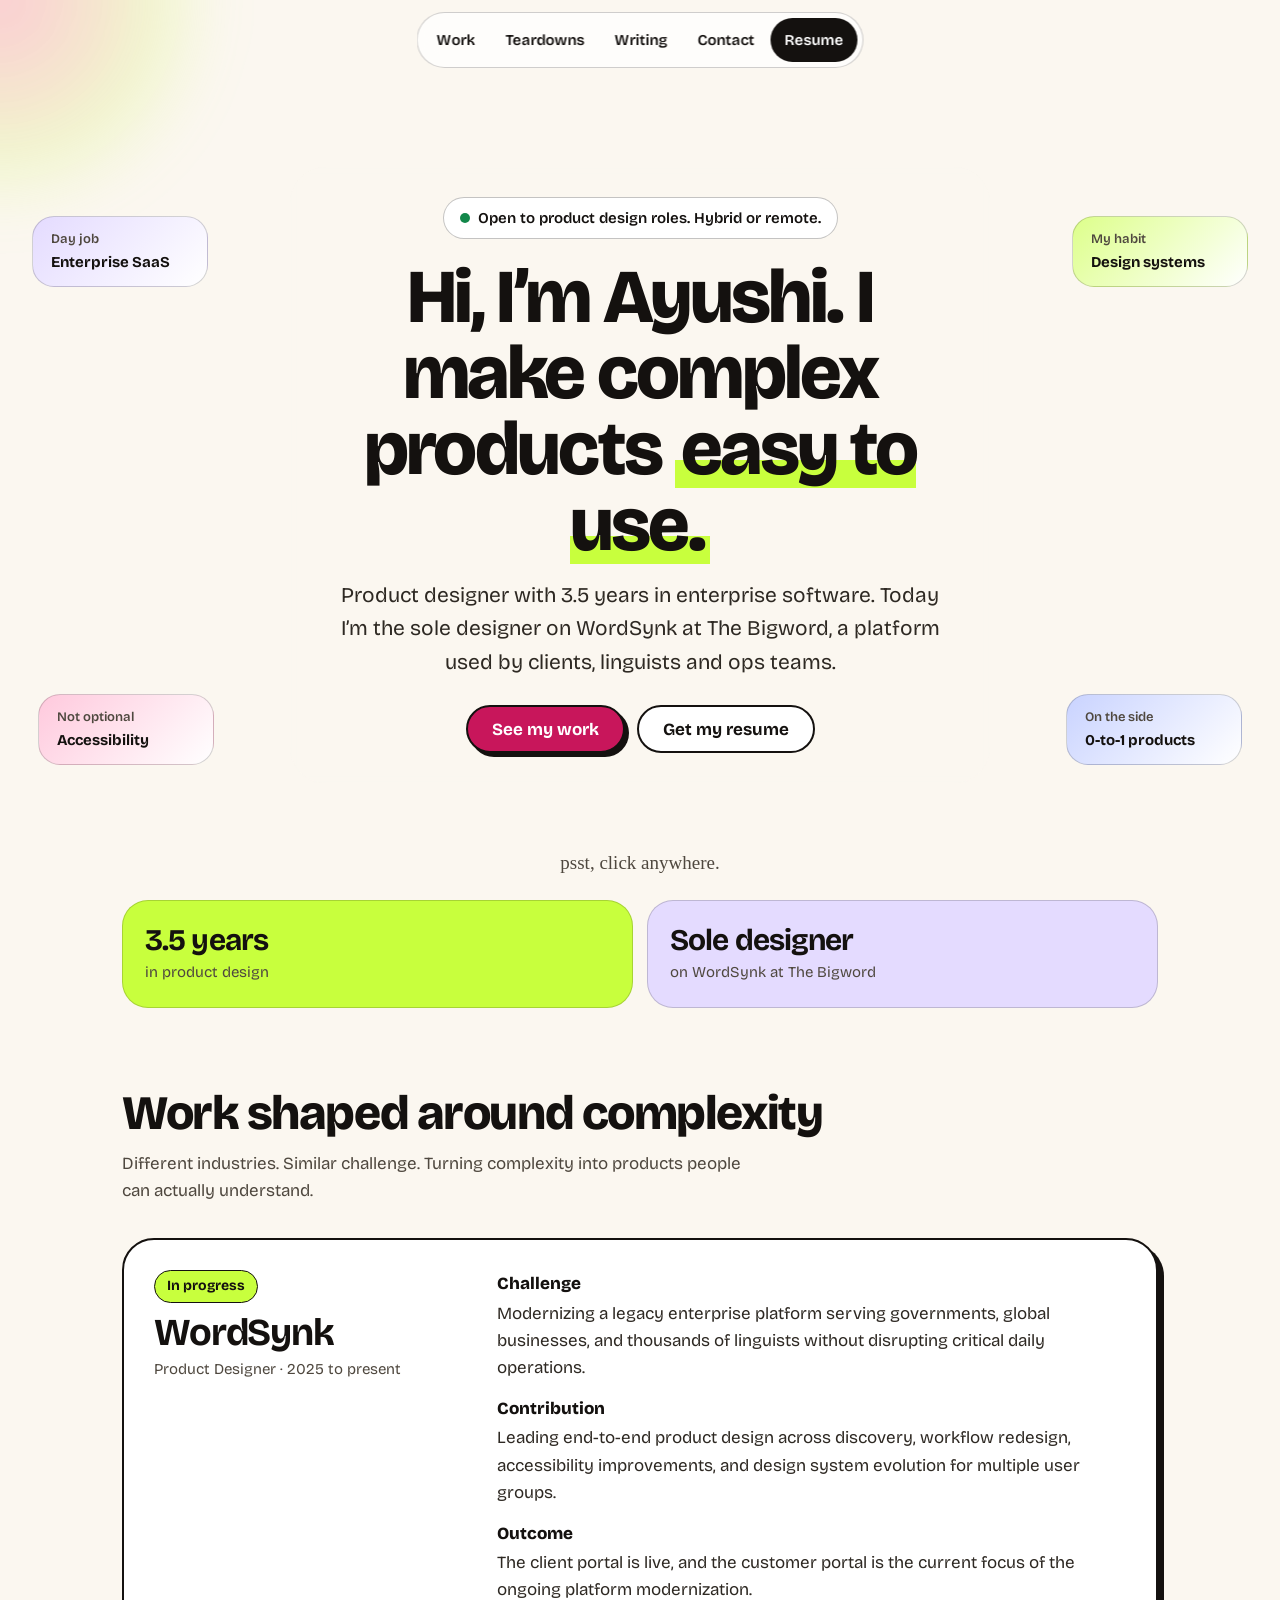
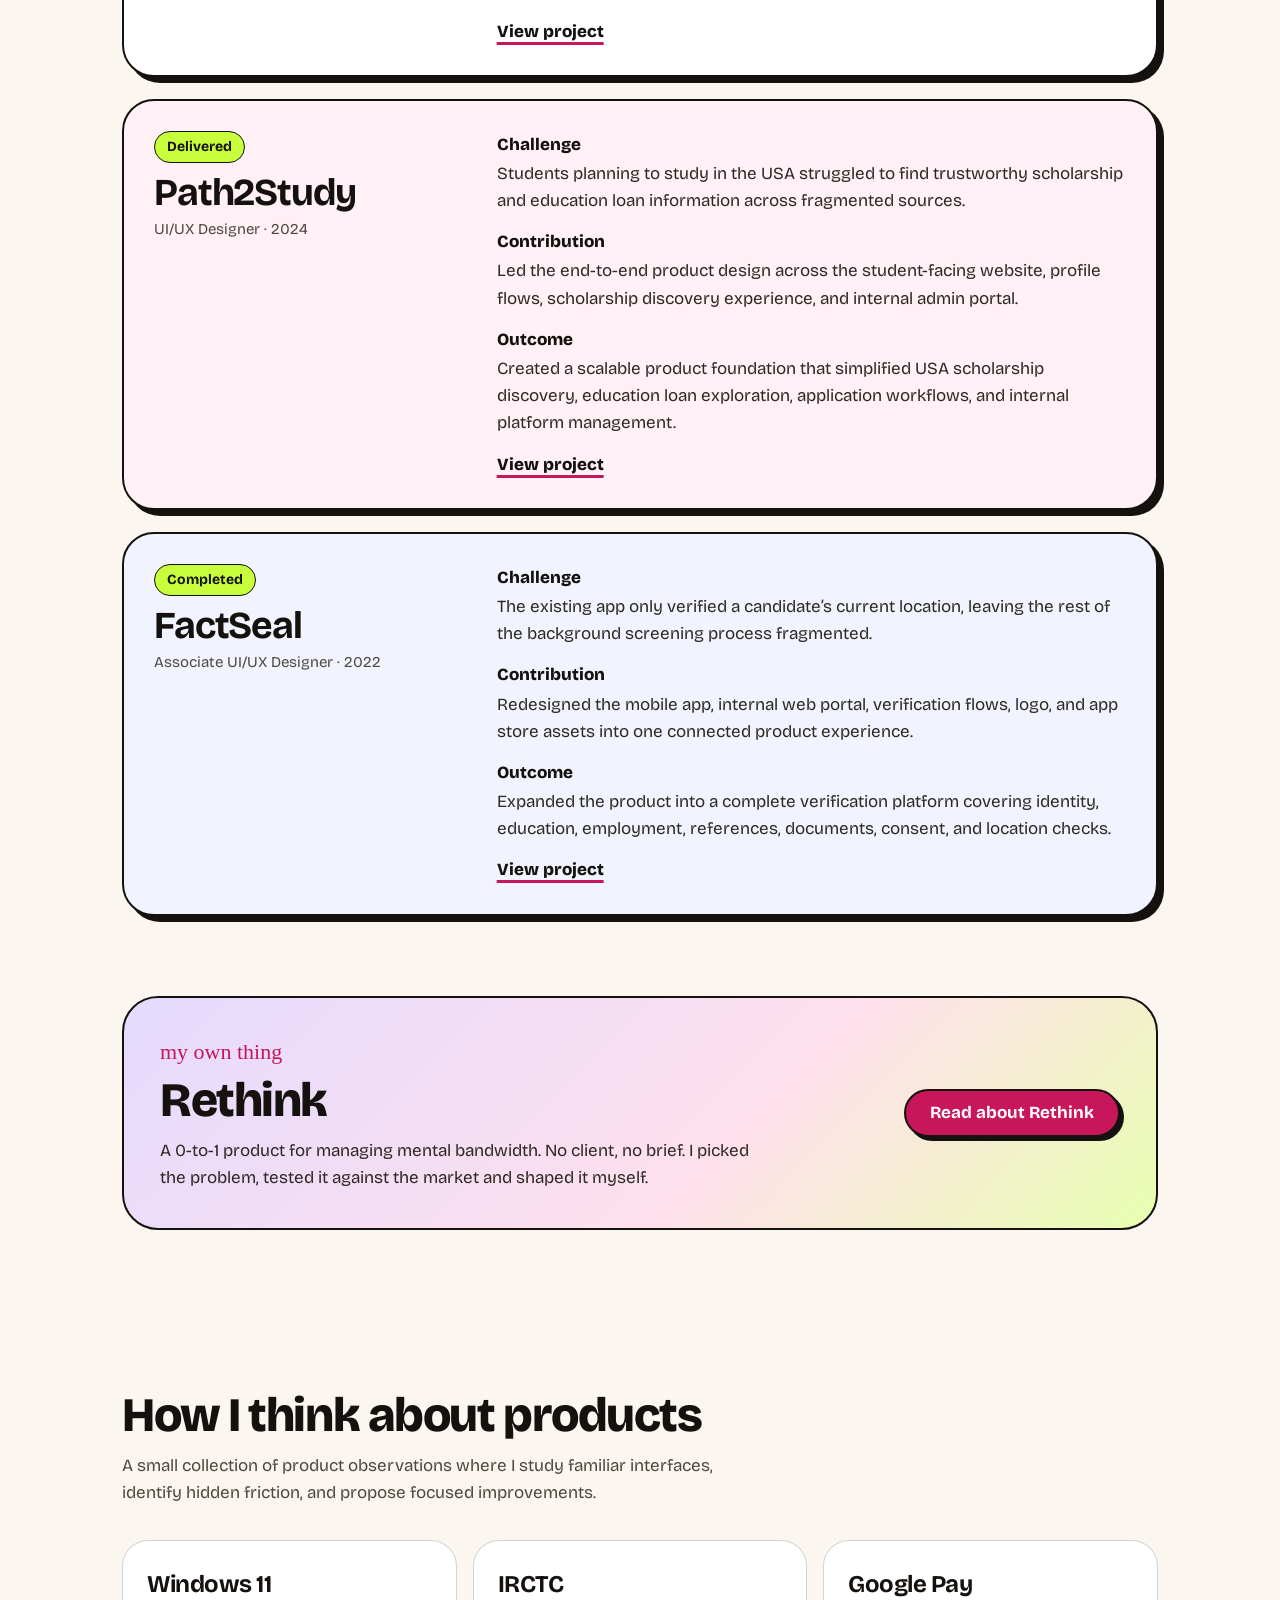
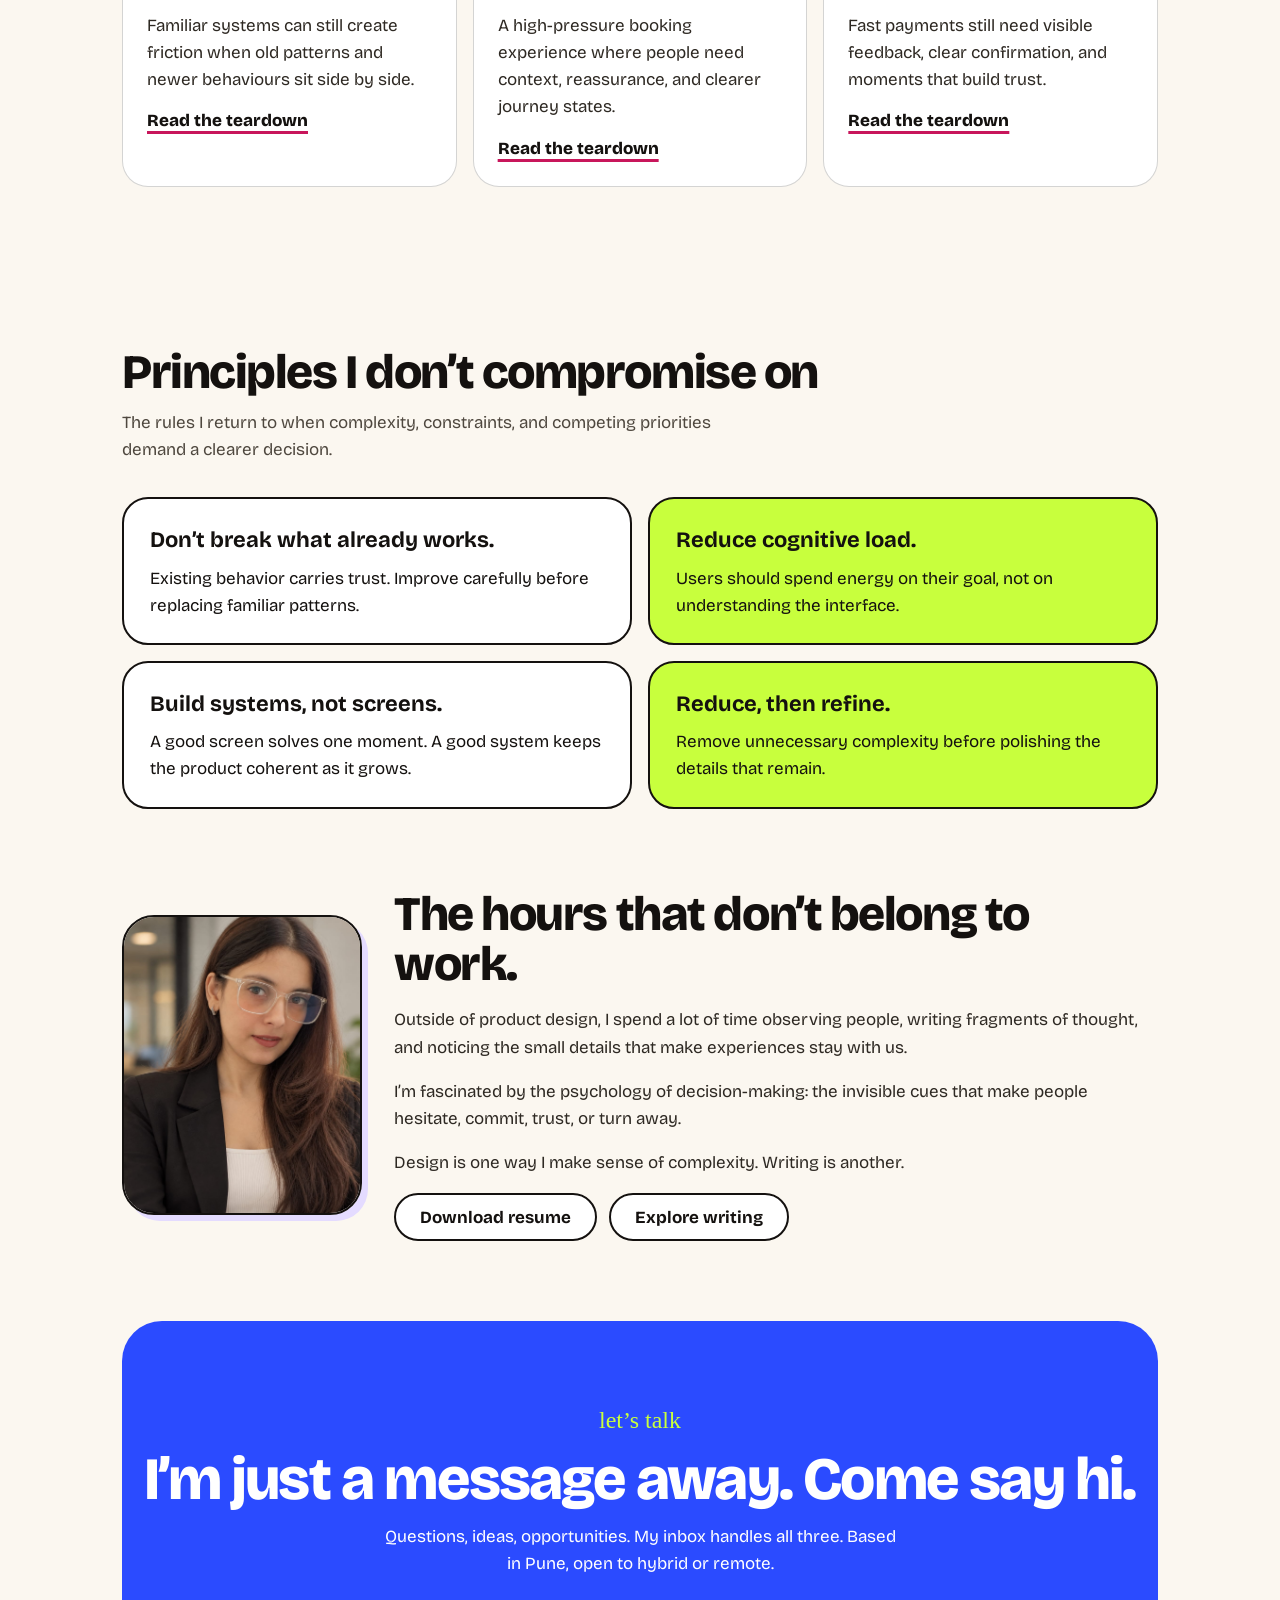
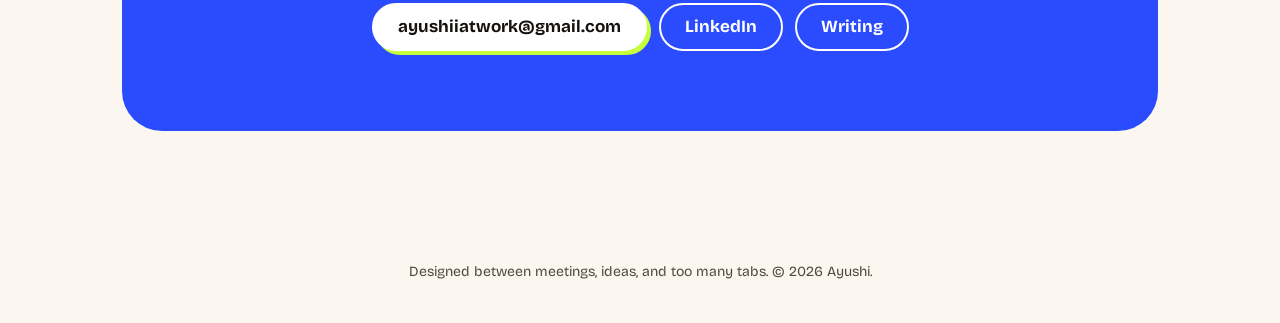
==== index.html @ 392c0002 "Add files via upload" ====
<!DOCTYPE html>
<html lang="en">
<head>
<meta charset="utf-8">
<meta name="viewport" content="width=device-width, initial-scale=1, viewport-fit=cover">
<title>Ayushi – Product Designer</title>
<meta name="description" content="Ayushi is a product designer focused on complex systems, enterprise products and clear product thinking.">
<meta property="og:title" content="Ayushi – Product Designer">
<meta property="og:description" content="I make complex products easy to use. Sole designer on WordSynk at The Bigword.">
<meta property="og:image" content="assets/hero-portrait.png">
<link rel="preconnect" href="https://fonts.googleapis.com">
<link rel="preconnect" href="https://fonts.gstatic.com" crossorigin>
<link href="https://fonts.googleapis.com/css2?family=Bricolage+Grotesque:opsz,wght@12..96,400;12..96,600;12..96,800&family=Permanent+Marker&display=swap" rel="stylesheet">
<link rel="stylesheet" href="style.css?v=4">
</head>
<body>
<a class="skip" href="#main">Skip to content</a>
<nav class="top" aria-label="Main">
<a href="#work">Work</a><a href="#teardowns">Teardowns</a><a href="#writing">Writing</a><a href="#contact">Contact</a><a target="_blank" rel="noopener noreferrer" class="cv" href="assets/Ayushi-Resume.pdf">Resume</a>
</nav>

<div id="home">
<header class="hero" id="top">
<div class="glow" id="glow" aria-hidden="true"></div>
<div class="stk s1" data-d="22" aria-hidden="true"><b>Day job</b>Enterprise SaaS</div>
<div class="stk s2" data-d="-30" aria-hidden="true"><b>My habit</b>Design systems</div>
<div class="stk s3" data-d="-18" aria-hidden="true"><b>Not optional</b>Accessibility</div>
<div class="stk s4" data-d="28" aria-hidden="true"><b>On the side</b>0-to-1 products</div>
<div class="hero-in">
<span class="chip"><span class="dot"></span>Open to product design roles. Hybrid or remote.</span>
<h1>Hi, I’m Ayushi. I make complex products <span class="scrib">easy to use.</span></h1>
<p class="sub">Product designer with 3.5 years in enterprise software. Today I’m the sole designer on WordSynk at The Bigword, a platform used by clients, linguists and ops teams.</p>
<div class="btns"><a class="btn p" href="#work">See my work</a><a target="_blank" rel="noopener noreferrer" class="btn" href="assets/Ayushi-Resume.pdf">Get my resume</a></div>
</div>
<div class="note marker" aria-hidden="true">psst, click anywhere.</div>
</header>

<main id="main" class="wrap">
<div class="proof" role="list" aria-label="Quick facts">
<div class="pc" role="listitem"><strong>3.5 years</strong><span>in product design</span></div>
<div class="pc" role="listitem"><strong>Sole designer</strong><span>on WordSynk at The Bigword</span></div>
</div>

<section id="work">
<h2>Work shaped around complexity</h2>
<p class="lead">Different industries. Similar challenge. Turning complexity into products people can actually understand.</p>
<div class="cards">
<article class="card"><div><span class="tag">In progress</span><h3>WordSynk</h3><p class="meta">Product Designer · 2025 to present</p></div><div><dl><div><dt>Challenge</dt><dd>Modernizing a legacy enterprise platform serving governments, global businesses, and thousands of linguists without disrupting critical daily operations.</dd></div><div><dt>Contribution</dt><dd>Leading end-to-end product design across discovery, workflow redesign, accessibility improvements, and design system evolution for multiple user groups.</dd></div><div><dt>Outcome</dt><dd>The client portal is live, and the customer portal is the current focus of the ongoing platform modernization.</dd></div></dl><a class="more" href="#wordsynk">View project<span style="position:absolute;left:-9999px"> WordSynk</span></a></div></article><article class="card"><div><span class="tag">Delivered</span><h3>Path2Study</h3><p class="meta">UI/UX Designer · 2024</p></div><div><dl><div><dt>Challenge</dt><dd>Students planning to study in the USA struggled to find trustworthy scholarship and education loan information across fragmented sources.</dd></div><div><dt>Contribution</dt><dd>Led the end-to-end product design across the student-facing website, profile flows, scholarship discovery experience, and internal admin portal.</dd></div><div><dt>Outcome</dt><dd>Created a scalable product foundation that simplified USA scholarship discovery, education loan exploration, application workflows, and internal platform management.</dd></div></dl><a class="more" href="#path2study">View project<span style="position:absolute;left:-9999px"> Path2Study</span></a></div></article><article class="card"><div><span class="tag">Completed</span><h3>FactSeal</h3><p class="meta">Associate UI/UX Designer · 2022</p></div><div><dl><div><dt>Challenge</dt><dd>The existing app only verified a candidate’s current location, leaving the rest of the background screening process fragmented.</dd></div><div><dt>Contribution</dt><dd>Redesigned the mobile app, internal web portal, verification flows, logo, and app store assets into one connected product experience.</dd></div><div><dt>Outcome</dt><dd>Expanded the product into a complete verification platform covering identity, education, employment, references, documents, consent, and location checks.</dd></div></dl><a class="more" href="#factseal">View project<span style="position:absolute;left:-9999px"> FactSeal</span></a></div></article>
</div>
</section>

<section style="padding-top:0">
<div class="rethink">
<div><span class="marker" style="color:var(--pink);font-size:22px">my own thing</span><h2 style="margin-top:6px">Rethink</h2>
<p>A 0-to-1 product for managing mental bandwidth. No client, no brief. I picked the problem, tested it against the market and shaped it myself.</p></div>
<a class="btn p" href="#rethink">Read about Rethink</a>
</div>
</section>

<section id="teardowns">
<h2>How I think about products</h2>
<p class="lead">A small collection of product observations where I study familiar interfaces, identify hidden friction, and propose focused improvements.</p>
<div class="td">
<div class="t"><h3>Windows 11</h3><p>Familiar systems can still create friction when old patterns and newer behaviours sit side by side.</p><a class="more" href="#teardown-windows11">Read the teardown</a></div>
<div class="t"><h3>IRCTC</h3><p>A high-pressure booking experience where people need context, reassurance, and clearer journey states.</p><a class="more" href="#teardown-irctc">Read the teardown</a></div>
<div class="t"><h3>Google Pay</h3><p>Fast payments still need visible feedback, clear confirmation, and moments that build trust.</p><a class="more" href="#teardown-gpay">Read the teardown</a></div>
</div>
</section>

<section id="how">
<h2>Principles I don’t compromise on</h2>
<p class="lead">The rules I return to when complexity, constraints, and competing priorities demand a clearer decision.</p>
<div class="pr">
<div><h3>Don’t break what already works.</h3><p>Existing behavior carries trust. Improve carefully before replacing familiar patterns.</p></div>
<div><h3>Reduce cognitive load.</h3><p>Users should spend energy on their goal, not on understanding the interface.</p></div>
<div><h3>Build systems, not screens.</h3><p>A good screen solves one moment. A good system keeps the product coherent as it grows.</p></div>
<div><h3>Reduce, then refine.</h3><p>Remove unnecessary complexity before polishing the details that remain.</p></div>
</div>
</section>

<section id="about" style="padding-top:0">
<div class="about">
<img src="assets/ayushi-portrait.png" alt="Portrait of Ayushi" loading="lazy">
<div>
<h2>The hours that don’t belong to work.</h2>
<p>Outside of product design, I spend a lot of time observing people, writing fragments of thought, and noticing the small details that make experiences stay with us.</p>
<p>I’m fascinated by the psychology of decision-making: the invisible cues that make people hesitate, commit, trust, or turn away.</p>
<p>Design is one way I make sense of complexity. Writing is another.</p>
<div class="btns" style="justify-content:flex-start"><a target="_blank" rel="noopener noreferrer" class="btn" href="assets/Ayushi-Resume.pdf">Download resume</a><a class="btn" href="#writing">Explore writing</a></div>
</div>
</div>
</section>

<section id="contact" style="padding-top:0">
<div class="contact">
<span class="marker">let’s talk</span>
<h2>I’m just a message away. Come say hi.</h2>
<p>Questions, ideas, opportunities. My inbox handles all three. Based in Pune, open to hybrid or remote.</p>
<div class="btns"><a class="btn p" href="mailto:ayushiiatwork@gmail.com">ayushiiatwork@gmail.com</a><a target="_blank" rel="noopener noreferrer" class="btn" href="https://www.linkedin.com/in/ayushiiatwork/">LinkedIn</a><a class="btn" href="#writing">Writing</a></div>
</div>
</section>
</main>
</div>

<main id="views" class="wrap narrow" hidden>
<article class="view" id="v-wordsynk" hidden>
    <header class="article-hero case-hero">
      <a class="back-link" href="#work">&larr; Back to Workspaces</a>
      <p class="kicker">Workspace &middot; 01 &middot; Current</p>
      <div class="case-title-block">
        <h1 tabindex="-1">WordSynk</h1>
        <p class="case-subtitle">Enterprise Language Operations Platform</p>
      </div>
      <dl class="case-meta" aria-label="Project metadata">
        <div>
          <dt>Role</dt>
          <dd>Product Designer</dd>
        </div>
        <div>
          <dt>Year</dt>
          <dd>2025 &mdash; Present</dd>
        </div>
        <div>
          <dt>Type</dt>
          <dd>Enterprise SaaS / Web Platform</dd>
        </div>
        <div class="is-progress">
          <dt>Status</dt>
          <dd>In Progress</dd>
        </div>
      </dl>
      <p class="case-intro">Modernizing an enterprise language services platform that supports translation, transcription, and interpreting workflows across governments, enterprise organizations, professional linguists, and internal operations teams.</p>
    </header>

    <article class="article-body case-study">
      <section><p class="case-label">01</p><h2>The Product</h2><p>WordSynk powers language services for governments, enterprise organizations, and thousands of professional linguists worldwide.</p><div class="chip-grid" aria-label="Who it serves"><span>Governments</span><span>Enterprise organizations</span><span>Thousands of linguists</span></div><ol class="process-flow"><li><span>Covers</span>Translation, transcription, interpreting</li><li><span>Starts with</span>Customer bookings</li><li><span>Then</span>Assignment management</li><li><span>And</span>Operational coordination</li></ol><p>Its users range from public-sector organizations placing urgent interpreter requests to linguists accepting work on the move, making reliability and clarity essential to every workflow.</p></section>

      <section>
        <p class="case-label">02</p>
        <h2>The Challenge</h2>
        <p>The platform had evolved over many years without a unified design direction.</p>
        <p>While operationally successful, increasing feature complexity created friction across navigation, accessibility, and consistency, especially for users working under time pressure.</p>
        <div class="decision-grid">
          <article>
            <h3>Accessibility</h3>
            <p>Critical workflows required clearer navigation and more accessible interaction patterns.</p>
          </article>
          <article>
            <h3>Visual Consistency</h3>
            <p>Patterns had evolved independently across products, creating inconsistent experiences across portals.</p>
          </article>
          <article>
            <h3>Multiple User Groups</h3>
            <p>Customers, linguists, and internal operations teams approached the platform with different goals, mental models, and levels of urgency.</p>
          </article>
        </div>
      </section>

      <section>
        <p class="case-label">03</p>
        <h2>Understanding the Ecosystem</h2>
        <p>The biggest design challenge was not aesthetics. It was designing a platform that could serve three distinct user groups without creating confusion between them.</p>
        <div class="decision-grid">
          <article>
            <h3>Enterprise Clients</h3>
            <p>Organizations booking interpreting, translation, or transcription services. They need clarity, confidence, and speed, often while making requests under time pressure.</p>
          </article>
          <article>
            <h3>Professional Linguists</h3>
            <p>Interpreters and translators accepting, managing, and completing assignments. They need a clear, fast, mobile-friendly experience to review and act on work.</p>
          </article>
          <article>
            <h3>Internal Operations Team</h3>
            <p>Bigword's internal staff managing bookings, assignments, and delivery behind the scenes. They need dense operational information without unnecessary friction.</p>
          </article>
        </div>
      </section>

      <section>
        <p class="case-label">04</p>
        <h2>Discovery</h2>
        <p class="section-deck">Understanding before designing</p>
        <p>Before jumping into solutions, discovery focused on understanding where the platform was creating friction and why.</p>
        <div class="decision-grid decision-grid--two">
          <article>
            <h3>Heuristic Evaluation</h3>
            <p>Reviewed existing screens against usability principles to identify structural issues such as unclear navigation, weak hierarchy, and missing feedback states.</p>
          </article>
          <article>
            <h3>Feedback Review</h3>
            <p>Analysed existing user feedback and complaints to identify recurring patterns in what frustrated users most.</p>
          </article>
          <article>
            <h3>Stakeholder Conversations</h3>
            <p>Worked with Product Owners to understand business constraints, what must not break, and what success should look like for the company.</p>
          </article>
          <article>
            <h3>Backlog Review</h3>
            <p>Reviewed existing product requests and user stories to understand what pain points had already been captured by other teams.</p>
          </article>
        </div>
      </section>

      <section>
        <p class="case-label">05</p>
        <h2>Design Leadership</h2>
        <p>My role extended beyond interface redesign. I worked across discovery, experience design, stakeholder alignment, and design system consistency.</p>
        <div class="decision-grid decision-grid--two">
          <article>
            <h3>Discovery</h3>
            <p>Audited the existing experience and identified usability opportunities across key workflows.</p>
          </article>
          <article>
            <h3>Experience Design</h3>
            <p>Owned information architecture, user flows, wireframes, and high-fidelity interfaces for redesigned experiences.</p>
          </article>
          <article>
            <h3>Stakeholder Alignment</h3>
            <p>Presented design rationale, facilitated reviews, and iterated with Product Owners based on business and technical constraints.</p>
          </article>
          <article>
            <h3>Design System</h3>
            <p>Extended existing components while maintaining consistency across the broader WordSynk platform.</p>
          </article>
        </div>
      </section>

      <section>
        <p class="case-label">06</p>
        <h2>What Guided Every Decision</h2>
        <p>Every design decision had to respect the reality of enterprise systems: people depend on these workflows daily, and even small changes can affect operational continuity.</p>
        <div class="six-grid"><div class="six"><span>01</span><h3>Clarity over cleverness</h3></div><div class="six"><span>02</span><h3>Accessibility first</h3></div><div class="six"><span>03</span><h3>Serve each user type distinctly</h3></div><div class="six"><span>04</span><h3>Do not break what already works</h3></div><div class="six"><span>05</span><h3>Support business continuity</h3></div><div class="six"><span>06</span><h3>Reduce operational friction</h3></div></div>
      </section>

      <section><p class="case-label">07</p><h2>Where it stands</h2><p>The redesign is in progress with Product Owners and engineering teams.</p><div class="board"><div class="bc live"><span class="pill">Live</span><h3>Client portal</h3><p>Out in the world and in use.</p></div><div class="bc now"><span class="pill">Current focus</span><h3>Customer portal</h3><p>Where my design work is right now.</p></div><div class="bc next"><span class="pill">Next</span><h3>More platform areas</h3><p>Following as part of the broader modernization effort.</p></div></div><div class="box"><p>Screens of the live client portal are under NDA, so I can’t show them here. I’m happy to talk through the process and decisions in an interview.</p></div></section>

      <section>
        <p class="case-label">08</p>
        <h2>Reflection</h2>
        <p>Designing for enterprise is not about making interfaces simpler for the sake of simplicity.</p>
        <p>It is about making complexity manageable for people whose work depends on making the right decision quickly.</p>
        <p>Working on WordSynk reinforced that successful enterprise products balance usability, operational constraints, accessibility, and business continuity, not by removing complexity, but by organizing it.</p>
      </section>

      <nav class="case-nav case-nav--single" aria-label="Project navigation">
        <a class="case-nav__item case-nav__item--next" href="#path2study">
          <span>Next</span>
          <strong>Path2Study <span aria-hidden="true">&rarr;</span></strong>
        </a>
      </nav>
    </article>
  </article>
<article class="view" id="v-path2study" hidden>
    <header class="article-hero case-hero">
      <a class="back-link" href="#work">&larr; Back to Workspaces</a>
      <p class="kicker">Workspace &middot; 02 &middot; 2024</p>
      <div class="case-title-block">
        <h1 tabindex="-1">Path2Study</h1>
        <p class="case-subtitle">USA Education Funding Platform</p>
      </div>
      <dl class="case-meta" aria-label="Project metadata">
        <div>
          <dt>Role</dt>
          <dd>UI/UX Designer</dd>
        </div>
        <div>
          <dt>Year</dt>
          <dd>2024</dd>
        </div>
        <div>
          <dt>Type</dt>
          <dd>Web Application + Admin Portal</dd>
        </div>
        <div class="is-success">
          <dt>Status</dt>
          <dd>Delivered</dd>
        </div>
      </dl>
      <p class="case-intro">Designing a USA-focused education funding platform that helps students discover scholarships, explore education loan options, and receive guidance while enabling internal teams to manage scholarships, banking partners, and platform operations.</p>
    </header>

    <article class="article-body case-study">
      <section>
        <p class="case-label">01</p>
        <h2>The Opportunity</h2>
        <p>Students planning to study in the USA often struggle to navigate fragmented scholarship and education loan information spread across multiple websites, banks, and institutions.</p>
        <p>Path2Study aimed to become a single destination where prospective students could discover USA scholarships, compare education financing options, and receive personalized guidance.</p>
        <p>The platform also included an internal admin portal so the business team could manage scholarships, banks, universities, banners, and operational content.</p>
      </section>

      <section>
        <p class="case-label">02</p>
        <h2>The Challenge</h2>
        <p>Students had to compare scholarships across multiple sources while also researching loan providers separately.</p>
        <p>The lack of centralized information increased decision fatigue and reduced confidence during one of the most important decisions in their education journey.</p>
        <p>The challenge was to create a platform that made USA education funding easier to discover, understand, and act on.</p>
      </section>

      <section>
        <p class="case-label">03</p>
        <h2>Product Strategy</h2>
        <p>Rather than positioning Path2Study as another scholarship directory, the platform was designed as a decision-support system.</p>
        <p>The experience combined discovery, personalization, funding information, and guidance within a single product journey.</p>
        <div class="chip-grid chip-grid--role" aria-label="Strategic focus areas">
          <span>USA-focused scholarship discovery</span>
          <span>Education loan information</span>
          <span>Student profile creation</span>
          <span>Personalized scholarship recommendations</span>
          <span>Application tracking</span>
          <span>1:1 guidance booking</span>
          <span>Internal content management</span>
          <span>Operations management</span>
        </div>
      </section>

      <section>
        <p class="case-label">04</p>
        <h2>What I Led</h2>
        <p>I led the design side of the project across the student-facing experience and the internal admin portal.</p>
        <div class="chip-grid chip-grid--role" aria-label="Ownership areas">
          <span>Information Architecture</span>
          <span>Website Experience</span>
          <span>Student Profile Flows</span>
          <span>Scholarship Discovery</span>
          <span>Loan Discovery</span>
          <span>Admin Dashboard</span>
          <span>Stakeholder Discussions</span>
          <span>Engineering Collaboration</span>
          <span>Design Reviews</span>
          <span>Developer Handoff</span>
        </div>
      </section>

      <section>
        <p class="case-label">05</p>
        <h2>Product Experience</h2>
        <p>The product experience was designed across two connected sides: the student-facing platform and the internal administrative portal.</p>
        <div class="decision-grid">
          <article>
            <h3>Student Platform</h3>
            <p>Scholarship discovery, loan exploration, personalized recommendations, application tracking, profile management, and 1:1 booking support.</p>
          </article>
          <article>
            <h3>Admin Portal</h3>
            <p>Scholarship management, university management, bank and loan partner management, banner content management, user management, and session availability management.</p>
          </article>
          <article>
            <h3>Connected Journey</h3>
            <p>The student-facing product and admin portal were designed as connected parts of one operating system, not separate one-off surfaces.</p>
          </article>
        </div>
      </section>

      <section>
        <p class="case-label">06</p>
        <h2>Visual Evidence</h2>
        <p>Available visuals are used here to show Path2Study as a complete product experience, not just a set of isolated screens.</p>

        <figure class="evidence-block">
          <img loading="lazy" src="assets/path2study-screens.png" alt="Path2Study website and profile screen montage">
          <figcaption>
            <span>Student-facing website</span>
            <p>Homepage, About page, and Profile page views showing the public product experience and student account surface.</p>
          </figcaption>
        </figure>

        <div class="visual-evidence-grid">
          <figure class="evidence-block">
            <img loading="lazy" src="assets/path2study-user-flow.png" alt="Path2Study user flow artifact">
            <figcaption>
              <span>User flow</span>
              <p>A flow artifact mapping how students move through loan exploration, scholarship discovery, application tracking, and completion states.</p>
            </figcaption>
          </figure>

          <figure class="evidence-block">
            <img loading="lazy" src="assets/path2study-prioritization.png" alt="Path2Study prioritization graph">
            <figcaption>
              <span>Prioritization graph</span>
              <p>A prioritization artifact used to reason through what mattered most for early platform delivery.</p>
            </figcaption>
          </figure>

          <figure class="evidence-block">
            <img loading="lazy" src="assets/path2study-kano.png" alt="Path2Study Kano model">
            <figcaption>
              <span>Kano model</span>
              <p>A product strategy artifact used to separate basic expectations, performance features, and delight opportunities.</p>
            </figcaption>
          </figure>

          <figure class="evidence-block">
            <img loading="lazy" src="assets/path2study-swot.png" alt="Path2Study SWOT analysis">
            <figcaption>
              <span>SWOT analysis</span>
              <p>A strategy artifact used to understand strengths, weaknesses, opportunities, and risks around the product direction.</p>
            </figcaption>
          </figure>
        </div>
      </section>

      <section>
        <p class="case-label">07</p>
        <h2>Leading Beyond Design</h2>
        <p>Path2Study was my first opportunity to lead a product initiative beyond interface design.</p>
        <p>Working closely with business analysts, engineers, and stakeholders taught me how product decisions evolve through discussion, negotiation, and technical constraints, not just visual exploration.</p>
        <p>The project strengthened my ability to advocate for users while balancing business priorities, client requirements, and delivery realities.</p>
      </section>

      <section>
        <p class="case-label">08</p>
        <h2>Reflection</h2>
        <p>This project taught me that product design is not only about creating polished interfaces.</p>
        <p>It is also about structuring decisions, coordinating with teams, and helping a product move from idea to delivery despite changing requirements.</p>
        <p>Path2Study shaped how I think about design ownership, stakeholder communication, and building products that support both users and the teams operating behind the scenes.</p>
      </section>

      <nav class="case-nav" aria-label="Project navigation">
        <a class="case-nav__item case-nav__item--previous" href="#wordsynk">
          <span>Previous</span>
          <strong><span aria-hidden="true">&larr;</span> WordSynk</strong>
        </a>
        <a class="case-nav__item case-nav__item--next" href="#factseal">
          <span>Next</span>
          <strong>FactSeal <span aria-hidden="true">&rarr;</span></strong>
        </a>
      </nav>
    </article>
  </article>
<article class="view" id="v-factseal" hidden>
    <header class="article-hero case-hero">
      <a class="back-link" href="#work">&larr; Back to Workspaces</a>
      <p class="kicker">Workspace &middot; 03 &middot; 2022</p>
      <div class="case-title-block">
        <h1 tabindex="-1">FactSeal</h1>
        <p class="case-subtitle">Background Verification Platform</p>
      </div>
      <dl class="case-meta" aria-label="Project metadata">
        <div>
          <dt>Role</dt>
          <dd>Associate UI/UX Designer</dd>
        </div>
        <div>
          <dt>Year</dt>
          <dd>2022</dd>
        </div>
        <div>
          <dt>Type</dt>
          <dd>Mobile App + Internal Web Portal</dd>
        </div>
        <div class="is-success">
          <dt>Status</dt>
          <dd>Completed</dd>
        </div>
      </dl>
      <p class="case-intro">FactSeal began as a lightweight app focused mainly on location verification. The redesign expanded it into a complete background screening experience for companies, candidates, and individuals who needed a structured way to verify identity, education, employment, references, documents, consent, and location.</p>
    </header>

    <article class="article-body case-study">
      <section>
        <p class="case-label">01</p>
        <h2>Context</h2>
        <p>FactSeal supports background verification during hiring. Companies can initiate checks for candidates, candidates can submit required information and documents, and individuals can also use the app for personal verification needs.</p>
        <p>The product existed before the redesign, but its functionality was limited. It primarily handled current location verification. The redesign expanded both the product scope and the user experience.</p>
      </section>

      <section>
        <p class="case-label">02</p>
        <h2>Problem</h2>
        <p>The existing app solved only one part of the verification journey.</p>
        <p>Background screening involves multiple sensitive steps: identity, education, employment history, certificates, references, consent, document upload, and location verification. Without a clear end-to-end flow, users could easily feel lost, unsure, or overwhelmed.</p>
      </section>

      <section>
        <p class="case-label">03</p>
        <h2>My Role</h2>
        <p>I redesigned the complete product experience.</p>
        <div class="chip-grid chip-grid--role" aria-label="Project responsibilities">
          <span>Mobile App</span>
          <span>Internal Web Portal</span>
          <span>User Flows</span>
          <span>Information Architecture</span>
          <span>UI Design</span>
          <span>Logo Design</span>
          <span>App Store Assets</span>
          <span>Play Store Assets</span>
        </div>
      </section>

      <section>
        <p class="case-label">04</p>
        <h2>Application Flow</h2>
        <ol class="process-flow" aria-label="Application flow">
          <li><span>01</span>Onboarding</li>
          <li><span>02</span>Identity Verification</li>
          <li><span>03</span>Consent Authorization</li>
          <li><span>04</span>Form Completion</li>
          <li><span>05</span>Document Upload</li>
          <li><span>06</span>Verification Status</li>
        </ol>
        <p>The flow was designed to make a complex verification process feel guided, predictable, and easier to complete.</p>
      </section>

      <section>
        <p class="case-label">05</p>
        <h2>Design Decisions</h2>
        <div class="decision-grid">
          <article>
            <h3>Guided Verification Flow</h3>
            <p>Instead of exposing users to the entire verification system at once, the experience guides them step by step through the required checks.</p>
          </article>
          <article>
            <h3>Clear Verification States</h3>
            <p>Each stage communicates what has been completed, what requires attention, and what the user needs to do next.</p>
          </article>
          <article>
            <h3>Sensitive Data, Clear Interaction</h3>
            <p>Because verification involves personal and professional information, the interface needed to feel structured, transparent, and reliable.</p>
          </article>
        </div>
      </section>

      <section>
        <p class="case-label">06</p>
        <h2>Redesigned Experience</h2>
        <p>The redesigned product included onboarding, OTP verification, consent authorization, identity checks, academic and employment verification flows, location confirmation, document upload, profile screens, and completion states.</p>
        <ul class="case-notes">
          <li>The internal web portal was redesigned to help teams manage and review verification activity connected to the candidate-facing app.</li>
          <li>Product screenshots were designed for App Store and Play Store listings across mobile and tablet formats.</li>
        </ul>
        <figure class="evidence-block">
          <img loading="lazy" src="assets/factseal-screens.png" alt="FactSeal redesigned product screens" onerror="this.closest('.evidence-block').classList.add('is-missing'); this.remove();">
          <figcaption>
            <span>Product screens</span>
          </figcaption>
        </figure>
      </section>

      <section>
        <p class="case-label">07</p>
        <h2>Looking Back</h2>
        <p>This project taught me that enterprise product design is not just about adding more functionality. It is about organizing complex workflows into experiences that feel predictable, transparent, and easy to complete.</p>
      </section>

      <nav class="case-nav" aria-label="Project navigation">
        <a class="case-nav__item case-nav__item--previous" href="#path2study">
          <span>Previous</span>
          <strong><span aria-hidden="true">&larr;</span> Path2Study</strong>
        </a>
        <a class="case-nav__item case-nav__item--next" href="#wordsynk">
          <span>Next</span>
          <strong>WordSynk <span aria-hidden="true">&rarr;</span></strong>
        </a>
      </nav>
    </article>
  </article>
<article class="view" id="v-teardown-windows11" hidden><a class="back-link" href="#teardowns">&larr; Back to teardowns</a><p class="kicker">Product teardown</p><h1 tabindex="-1">Windows 11</h1><div class="article-body"><section><h2>Observation</h2><p>Windows 11 carries decades of user familiarity, but familiar systems can still create friction when old interaction patterns and newer behaviours sit side by side.</p></section><section><h2>Insight</h2><p>Users do not resist change itself. They resist losing predictability. When navigation, settings, and task entry points shift without enough contextual support, even small changes can feel heavier than they are.</p></section><section><h2>Opportunity</h2><p>Improve feature discovery through contextual entry points, clearer system feedback, and progressive guidance that respects existing user habits instead of forcing users to relearn familiar workflows.</p></section></div><div class="pager"><a class="btn p" href="https://drive.google.com/file/d/1tIHihHxlXgY_8Tzstn_UuutYuvA_2rXF/view" target="_blank" rel="noopener">Open the deck</a></div></article>
<article class="view" id="v-teardown-irctc" hidden><a class="back-link" href="#teardowns">&larr; Back to teardowns</a><p class="kicker">Product teardown</p><h1 tabindex="-1">IRCTC</h1><div class="article-body"><section><h2>Observation</h2><p>The product serves a high-pressure need, but users must decode availability, waitlist logic, timing, and payment risk while moving quickly.</p></section><section><h2>Insight</h2><p>When the stakes are practical and immediate, design has to make system truth visible. Ambiguity damages trust faster than visual roughness.</p></section><section><h2>Opportunity</h2><p>Use clearer sequencing, stronger status language, and visible recovery routes so people know where they are and what can still be done.</p></section></div><div class="pager"><a target="_blank" rel="noopener noreferrer" class="btn p" href="https://drive.google.com/file/d/1ArP2CaiscUN-wuhrUqIr43IJRq8ZQo8D/view">Open the deck</a></div></article>
<article class="view" id="v-teardown-gpay" hidden><a class="back-link" href="#teardowns">&larr; Back to teardowns</a><p class="kicker">Product teardown</p><h1 tabindex="-1">Google Pay</h1><div class="article-body"><section><h2>Observation</h2><p>The payment flow is simple, but the surrounding experience includes offers, rewards, finance prompts, and commerce features competing for attention.</p></section><section><h2>Insight</h2><p>In money movement, focus is a trust signal. People should never wonder whether the product's priorities are aligned with their task.</p></section><section><h2>Opportunity</h2><p>Keep the primary payment path visually and structurally protected, then introduce secondary actions only when they are contextual and easy to dismiss.</p></section></div><div class="pager"><a target="_blank" rel="noopener noreferrer" class="btn p" href="https://www.behance.net/gallery/185330705/Google-Pay-Product-Case-Study">View the case study on Behance</a></div></article>


<article class="view" id="v-rethink" hidden>
<a class="back" href="#work">Back to work</a><br>
<span class="tag">Personal project</span>
<h1 tabindex="-1">Rethink</h1>
<p class="meta">0-to-1 product · Self-initiated</p>
<h2>What it is</h2>
<p>A tool for managing mental bandwidth: how much headspace you have, and what’s using it up. It isn’t a to-do list, and it isn’t clinical mental health.</p>
<h2 style="margin-top:28px">Why I started it</h2>
<p>Most productivity tools ask what you need to do. I wanted one that asks how much you can actually carry today.</p>
<h2 style="margin-top:28px">What I’ve done so far</h2>
<ul><li>Checked the idea against Indian market data and the competitive landscape.</li><li>Confirmed nine features across phases, with a smaller Phase 1 set and later v2 features.</li><li>Built three interactive HTML prototypes to test the flows.</li></ul>
<div class="box"><p>Rethink is still in progress, so I’m not showing finished screens yet. Want a walkthrough of the prototypes? Email me and I’ll share them.</p></div>
<div class="pager"><a class="btn p" href="mailto:ayushiiatwork@gmail.com?subject=Rethink%20walkthrough">Ask for a walkthrough</a><a class="btn" href="#work">Back to work</a></div>
</article>

<article class="view" id="v-writing" hidden>
<a class="back" href="#contact">Back to home</a>
<h1 tabindex="-1">Writing beyond the interface.</h1>
<p class="lead">Observations, product notes, and unfinished thoughts about systems, people, behaviour, and the small decisions that shape how an experience feels. Two forms: design notes and verses.</p>
<h2 id="design-notes">Design notes</h2>
<p class="meta">Six articles. Each one opens on Medium in a new tab.</p>
<ul class="arts"><li><a href="https://medium.com/@ayushii/what-happens-when-a-system-stops-serving-the-people-it-was-built-for-35e08198ae9b?sharedUserId=ayushii" target="_blank" rel="noopener">What Happens When a System Stops Serving the People It Was Built For?<small>Jul 25, 2026 · Read on Medium (opens in a new tab)</small></a></li><li><a href="https://ayushii.medium.com/windows-11-a-straightforward-product-teardown-f2e4878ab312" target="_blank" rel="noopener">Windows 11: A Straightforward Product Teardown<small>Nov 24, 2024 · Read on Medium (opens in a new tab)</small></a></li><li><a href="https://ayushii.medium.com/swot-analysis-with-a-real-time-example-jobaaj-learning-2a65ef13a596" target="_blank" rel="noopener">SWOT Analysis with a Real Time Example—JobAaj Learning!<small>Jun 2, 2024 · Read on Medium (opens in a new tab)</small></a></li><li><a href="https://medium.com/design-bootcamp/my-take-on-chatgpt-a-virtual-buddy-98607fa48a1e" target="_blank" rel="noopener">My Take On ChatGPT- A Virtual Buddy!<small>Aug 28, 2023 · Read on Medium (opens in a new tab)</small></a></li><li><a href="https://ayushii.medium.com/what-changed-over-a-year-from-computer-science-to-ux-design-f40200136dd5" target="_blank" rel="noopener">What changed over a year—from Computer Science to UX Design!<small>Aug 13, 2023 · Read on Medium (opens in a new tab)</small></a></li><li><a href="https://ayushii.medium.com/the-art-of-storytelling-in-ux-creating-narratives-that-resonates-7e099532fb5" target="_blank" rel="noopener">The Art of Storytelling in UX: Creating Narratives that Resonate<small>Jul 23, 2023 · Read on Medium (opens in a new tab)</small></a></li></ul>
<h2 id="verses" style="margin-top:44px">Verses</h2>
<p class="meta">Four poems. Open one when you have a moment.</p>
<ul class="poemlist" id="poemList"></ul>
</article>

<article class="view" id="v-poem" hidden>
<a class="back" href="#writing">Back to writing</a>
<h1 tabindex="-1" id="poemTitle"></h1>
<div class="poem-body" id="poemBody"></div>
<div class="pager"><a class="btn" id="poemPrev" href="#">Previous poem</a><a class="btn p" id="poemNext" href="#">Next poem</a></div>
</article>
</main>
<footer>Designed between meetings, ideas, and too many tabs. © 2026 Ayushi.</footer>
<script src="script.js?v=4"></script>
</body>
</html>
---- style.css ----
:root{--paper:#FBF7F0;--ink:#14110F;--body:#2E2923;--mute:#4F483F;--pink:#C8165B;--lime:#C8FF3D;--blue:#2B4BFF;--lilac:#E4DBFF;--glass:rgba(255,255,255,.72);
color-scheme:light;box-sizing:border-box;padding-top:env(safe-area-inset-top,0px);padding-bottom:env(safe-area-inset-bottom,0px)}
html{scroll-behavior:smooth;scroll-padding-top:84px}
*,*::before,*::after{box-sizing:inherit}
body{margin:0;background:var(--paper);color:var(--body);font-family:'Bricolage Grotesque',system-ui,sans-serif;font-size:17px;line-height:1.6;overflow-x:hidden}
h1,h2,h3{color:var(--ink)}
a{color:inherit}
img{max-width:100%;height:auto}
:focus-visible{outline:3px solid var(--blue);outline-offset:3px;border-radius:8px}
.skip{position:absolute;left:12px;top:-60px;background:var(--ink);color:#fff;padding:10px 16px;border-radius:10px;z-index:50}
.skip:focus{top:calc(env(safe-area-inset-top,0px) + 8px)}
.marker{font-family:'Permanent Marker',cursive;font-weight:400}
.wrap{max-width:1080px;margin:0 auto;padding:0 22px}
.narrow{max-width:860px}
nav.top{position:fixed;top:calc(env(safe-area-inset-top,0px) + 12px);left:50%;transform:translateX(-50%);z-index:20;display:flex;gap:2px;padding:5px;background:var(--glass);backdrop-filter:blur(14px);-webkit-backdrop-filter:blur(14px);border:1.5px solid rgba(20,17,15,.2);border-radius:999px;max-width:calc(100% - 16px);overflow-x:auto}
nav.top a{padding:0 14px;border-radius:999px;text-decoration:none;font-size:15px;font-weight:600;white-space:nowrap;min-height:44px;display:flex;align-items:center;color:var(--ink)}
nav.top a:hover{background:var(--lime)}
nav.top a.cv{background:var(--ink);color:#fff}
.hero{position:relative;min-height:100svh;display:grid;place-items:center;padding:120px 0 70px;overflow:hidden;cursor:crosshair}
.glow{position:absolute;width:420px;height:420px;border-radius:50%;background:radial-gradient(circle,rgba(255,61,129,.25),rgba(200,255,61,.2) 55%,transparent 70%);filter:blur(30px);left:0;top:0;pointer-events:none;transform:translate(-50%,-50%)}
.hero-in{position:relative;z-index:3;text-align:center;max-width:700px;margin:0 22px;padding:30px 26px;border-radius:36px;background:rgba(251,247,240,.82);backdrop-filter:blur(8px);-webkit-backdrop-filter:blur(8px)}
.chip{display:inline-flex;align-items:center;gap:8px;padding:8px 16px;background:#fff;border:1.5px solid rgba(20,17,15,.25);border-radius:999px;font-size:15px;font-weight:600;color:var(--ink)}
.dot{flex:none;width:10px;height:10px;border-radius:50%;background:#12874A}
h1{font-size:clamp(36px,6.4vw,76px);line-height:1;letter-spacing:-.035em;font-weight:800;margin:20px 0 16px}
.scrib{background:linear-gradient(transparent 62%,var(--lime) 62% 92%,transparent 92%);padding:0 .08em}
.sub{font-size:clamp(17px,2.3vw,21px);color:var(--body);max-width:600px;margin:0 auto 26px}
.btns{display:flex;gap:12px;justify-content:center;flex-wrap:wrap}
.btn{display:inline-flex;align-items:center;justify-content:center;min-height:48px;padding:0 24px;border-radius:999px;font-weight:700;text-decoration:none;border:2px solid var(--ink);transition:transform .15s;color:var(--ink);background:#fff}
.btn:hover{transform:translateY(-2px)}
.btn.p{background:var(--pink);color:#fff;box-shadow:4px 4px 0 var(--ink)}
.stk{position:absolute;z-index:2;width:176px;padding:12px 18px;background:var(--glass);backdrop-filter:blur(12px);-webkit-backdrop-filter:blur(12px);border:1.5px solid rgba(20,17,15,.18);border-radius:22px;font-weight:700;font-size:15px;color:var(--ink);will-change:transform}
.stk b{display:block;font-weight:600;font-size:13px;color:var(--mute)}
.s1{left:2.5%;top:24%;background:linear-gradient(135deg,#E4DBFF,#fff)}
.s2{right:2.5%;top:24%;background:linear-gradient(135deg,#DDFF8A,#fff)}
.s3{left:3%;bottom:15%;background:linear-gradient(135deg,#FFC9DD,#fff)}
.s4{right:3%;bottom:15%;background:linear-gradient(135deg,#C9D3FF,#fff)}
.shape{position:absolute;z-index:1;pointer-events:none;width:46px;height:46px;display:grid;place-items:center;font-size:44px;line-height:1;opacity:.8;animation:pop .5s ease-out both,fade 2.4s 1.2s forwards}
.shape.sq{border-radius:14px;width:38px;height:38px}
.shape.ci{border-radius:50%;width:34px;height:34px}
@keyframes pop{from{transform:scale(0) rotate(-60deg)}to{transform:scale(1) rotate(0)}}
@keyframes fade{to{opacity:0}}
@keyframes bob{50%{transform:translateY(-8px) rotate(1.5deg)}}
.note{position:absolute;bottom:22px;left:50%;transform:translateX(-50%);color:var(--mute);font-size:19px;z-index:3;white-space:nowrap}
section{padding:80px 0}
h2{font-size:clamp(30px,5vw,48px);line-height:1.05;letter-spacing:-.03em;font-weight:800;margin:0 0 12px}
.lead{color:var(--mute);max-width:620px;margin:0 0 34px}
.proof{display:grid;grid-template-columns:repeat(2,1fr);gap:14px}
.pc{padding:22px;border-radius:26px;background:#fff;border:1.5px solid rgba(20,17,15,.18)}
.pc strong{display:block;font-size:clamp(22px,3.2vw,30px);letter-spacing:-.03em;line-height:1.15;color:var(--ink)}
.pc span{color:var(--mute);font-size:15px}
.pc:nth-child(1){background:var(--lime)}.pc:nth-child(2){background:var(--lilac)}
.cards{display:grid;gap:22px}
.card{display:grid;grid-template-columns:1fr 2fr;gap:28px;padding:30px;border-radius:32px;border:2px solid var(--ink);background:#fff;box-shadow:6px 6px 0 var(--ink)}
.card:nth-child(2){background:#FFF1F6}.card:nth-child(3){background:#F1F4FF}
.card h3{font-size:clamp(28px,4vw,38px);letter-spacing:-.03em;margin:0 0 4px;line-height:1.05}
.meta{color:var(--mute);font-size:15px;margin:0 0 14px}
.tag{display:inline-block;padding:4px 12px;border-radius:999px;background:var(--lime);border:1.5px solid var(--ink);font-size:14px;font-weight:700;color:var(--ink);margin-bottom:10px}
dl{margin:0}
.card dl{display:grid;gap:14px}
dt{font-weight:800;color:var(--ink)}
dd{margin:2px 0 0}
.more{display:inline-block;margin-top:14px;font-weight:800;color:var(--ink);text-decoration-thickness:3px;text-decoration-color:var(--pink);text-underline-offset:5px}
.rethink{padding:36px;border-radius:36px;background:linear-gradient(135deg,var(--lilac),#FFE0EC 60%,#E8FFB0);border:2px solid var(--ink);display:grid;grid-template-columns:1fr auto;gap:24px;align-items:center}
.rethink p{margin:8px 0 0;max-width:600px}
.td{display:grid;grid-template-columns:repeat(3,1fr);gap:16px}
.t{padding:24px;border-radius:26px;background:#fff;border:1.5px solid rgba(20,17,15,.18)}
.t h3{margin:0 0 8px;font-size:24px;letter-spacing:-.02em}
.t p{margin:0}
.pr{display:grid;grid-template-columns:repeat(2,1fr);gap:16px}
.pr div{padding:24px 26px;border-radius:26px;border:2px solid var(--ink);background:#fff}
.pr div:nth-child(even){background:var(--lime)}
.pr h3{margin:0 0 6px;font-size:22px}.pr p{margin:0;color:var(--ink)}
.about{display:grid;grid-template-columns:240px 1fr;gap:32px;align-items:center}
.about img{border-radius:32px;border:2px solid var(--ink);box-shadow:6px 6px 0 var(--lilac);width:100%;height:auto;aspect-ratio:4/5;object-fit:cover}
.contact{text-align:center;padding:80px 22px;border-radius:40px;background:var(--blue);color:#fff;margin-bottom:50px}
.contact h2{color:#fff;font-size:clamp(34px,6vw,60px)}
.contact p{max-width:520px;margin:0 auto 26px;color:#fff}
.contact .marker{color:var(--lime);font-size:24px;display:block;margin-bottom:8px}
.contact .btn{border-color:#fff}
.contact .btn.p{background:#fff;color:var(--ink);box-shadow:4px 4px 0 var(--lime)}
.contact .btn:not(.p){background:transparent;color:#fff}
footer{text-align:center;color:var(--mute);font-size:14px;padding:0 0 40px}
/* inner pages */
.view{padding:110px 0 60px}
.back,.back-link{display:inline-flex;align-items:center;min-height:44px;font-weight:700;color:var(--ink);margin-bottom:10px;text-decoration-color:var(--pink);text-underline-offset:5px}
.view h1{font-size:clamp(36px,7vw,64px);margin:6px 0 8px}
.view h2{font-size:clamp(24px,3.4vw,32px);margin:0 0 10px}
.view p,.view li{max-width:700px}
.view ul{padding-left:22px}
.kicker{display:inline-block;padding:4px 12px;border-radius:999px;background:var(--lime);border:1.5px solid var(--ink);font-size:14px;font-weight:700;color:var(--ink);margin:6px 0 0}
.case-subtitle{font-size:20px;color:var(--mute);margin:0 0 18px}
.case-meta{display:grid;grid-template-columns:repeat(4,1fr);gap:10px;margin:18px 0}
.case-meta div{padding:14px 16px;border-radius:20px;background:var(--glass);border:1.5px solid rgba(20,17,15,.18)}
.case-meta dt{font-size:13px;color:var(--mute);font-weight:600}
.case-meta dd{font-weight:800;color:var(--ink)}
.case-intro{font-size:19px}
.article-body section{padding:34px 0 0}
.case-label{display:inline-grid;place-items:center;min-width:40px;height:30px;padding:0 10px;margin:0 0 8px;border-radius:999px;background:var(--pink);color:#fff;font-weight:800;font-size:14px}
.decision-grid{display:grid;grid-template-columns:repeat(auto-fit,minmax(210px,1fr));gap:14px;margin:18px 0}
.decision-grid>article{padding:20px;border-radius:22px;border:2px solid var(--ink);background:#fff}
.decision-grid>article:nth-child(2n){background:var(--lilac)}.decision-grid>article:nth-child(3n){background:var(--lime)}
.decision-grid h3{font-size:19px;margin:0 0 6px}.decision-grid p{margin:0}
.chip-grid{display:flex;flex-wrap:wrap;gap:8px;margin:14px 0}
.chip-grid span{padding:8px 14px;border-radius:999px;background:#fff;border:1.5px solid var(--ink);font-weight:600;color:var(--ink);font-size:15px}
.process-flow{list-style:none;padding:0;margin:16px 0;display:grid;grid-template-columns:repeat(auto-fit,minmax(150px,1fr));gap:10px}
.process-flow li{padding:14px;border-radius:20px;background:var(--glass);border:1.5px solid rgba(20,17,15,.2);font-weight:700;color:var(--ink)}
.process-flow li span{display:block;color:var(--pink);font-size:14px}
.evidence-block{margin:18px 0;padding:14px;border-radius:26px;border:2px solid var(--ink);background:#fff}
.evidence-block img{display:block;width:100%;border-radius:16px}
.evidence-block figcaption span{display:block;font-weight:800;color:var(--ink);margin-top:10px}
.evidence-block figcaption p{margin:2px 0 0}
.evidence-block figcaption h3{margin:6px 0}
.visual-evidence-grid{display:grid;grid-template-columns:repeat(2,1fr);gap:14px}
.protected-visual-placeholder{display:grid;gap:10px;padding:18px;border-radius:18px;background:linear-gradient(135deg,var(--lilac),#FFE0EC)}
.protected-window{height:40px;border-radius:12px;background:rgba(255,255,255,.7)}
.protected-visual-placeholder p{margin:0;font-weight:700;color:var(--ink)}
.case-nav{display:flex;gap:12px;flex-wrap:wrap;margin-top:40px}
.case-nav__item{display:block;flex:1;min-width:200px;padding:18px 20px;border-radius:22px;border:2px solid var(--ink);background:#fff;text-decoration:none;color:var(--ink);font-weight:800}
.case-nav__item span:first-child{display:block;font-size:13px;color:var(--mute);font-weight:600}
.box{padding:22px 24px;border-radius:24px;border:2px solid var(--ink);background:var(--lilac);margin:26px 0}
.box p{margin:0;color:var(--ink)}
.pager{display:flex;gap:12px;flex-wrap:wrap;margin-top:34px}
.arts,.poemlist{list-style:none;padding:0;margin:0 0 10px;display:grid;gap:12px}
.arts a,.poemlist a{display:block;padding:18px 22px;border-radius:22px;border:2px solid var(--ink);background:#fff;text-decoration:none;color:var(--ink);font-weight:700}
.arts a:hover,.poemlist a:hover{background:var(--lime)}
.arts small,.poemlist small{display:block;font-weight:500;color:var(--mute)}
.poem-body{font-size:clamp(17px,2.2vw,19px);line-height:1.5;white-space:pre-line;padding:24px 26px;border-radius:30px;background:var(--glass);border:2px solid var(--ink);max-width:640px;margin-top:20px;box-shadow:6px 6px 0 var(--lilac)}
.poem-body em{font-style:italic}.poem-emphasis{background:linear-gradient(transparent 60%,var(--lime) 60%);font-weight:700}
@media(max-width:1099px){
.hero{padding:170px 0 124px;min-height:100svh}
.hero-in{margin:0;width:calc(100% - 44px)}
.stk{width:auto;max-width:46%;animation:bob 5s ease-in-out infinite}
.s2{animation-delay:-1.5s}.s3{animation-delay:-3s}.s4{animation-delay:-4s}
.s1{left:16px;right:auto;top:calc(env(safe-area-inset-top,0px) + 84px);bottom:auto}
.s2{right:16px;left:auto;top:calc(env(safe-area-inset-top,0px) + 108px);bottom:auto}
.s3{left:16px;right:auto;bottom:92px;top:auto}
.s4{right:16px;left:auto;bottom:34px;top:auto}
.note{display:none}
}
@media(max-width:820px){
.proof{grid-template-columns:1fr 1fr}.card{grid-template-columns:1fr;padding:24px}.td,.pr,.visual-evidence-grid{grid-template-columns:1fr}.rethink{grid-template-columns:1fr}
.case-meta{grid-template-columns:1fr 1fr}.about{grid-template-columns:1fr}.about img{max-width:260px}
section{padding:60px 0}
.hero{padding:156px 0 160px}
.stk{padding:9px 13px;font-size:14px}.stk b{font-size:12px}
.hero-in{width:calc(100% - 32px);padding:24px 18px}
nav.top a{padding:0 8px;font-size:13.5px}
}
@media(min-width:900px){.narrow.wide{max-width:1040px}.poem-body{max-width:none;columns:2;column-gap:44px}}
@media(prefers-reduced-motion:reduce){*{animation:none!important;transition:none!important;scroll-behavior:auto!important}.shape{animation:fade 2.4s 1.2s forwards!important}}

.six-grid{display:grid;grid-template-columns:repeat(3,1fr);gap:14px;margin:18px 0}
.six{padding:20px;border-radius:24px;border:2px solid var(--ink);background:#fff;min-height:130px}
.six span{display:block;font-weight:800;font-size:30px;line-height:1;color:var(--pink)}
.six h3{margin:12px 0 0;font-size:19px;line-height:1.25}
.six:nth-child(2){background:var(--lilac)}.six:nth-child(3){background:var(--lime)}.six:nth-child(4){background:#FFE0EC}.six:nth-child(5){background:#DCE3FF}.six:nth-child(6){background:#fff}
.board{display:grid;grid-template-columns:repeat(3,1fr);gap:14px;margin:18px 0}
.bc{padding:22px;border-radius:26px;border:2px solid var(--ink);background:#fff}
.bc h3{margin:12px 0 6px;font-size:22px}.bc p{margin:0}
.bc.live{background:var(--lime);box-shadow:5px 5px 0 var(--ink)}.bc.now{background:var(--lilac)}.bc.next{background:var(--glass);border-style:dashed}
.pill{display:inline-block;padding:3px 12px;border-radius:999px;background:var(--ink);color:#fff;font-size:14px;font-weight:700}
.process-flow li{position:relative}
@media(max-width:820px){.six-grid,.board{grid-template-columns:1fr 1fr}}
@media(max-width:560px){.six-grid,.board{grid-template-columns:1fr}}
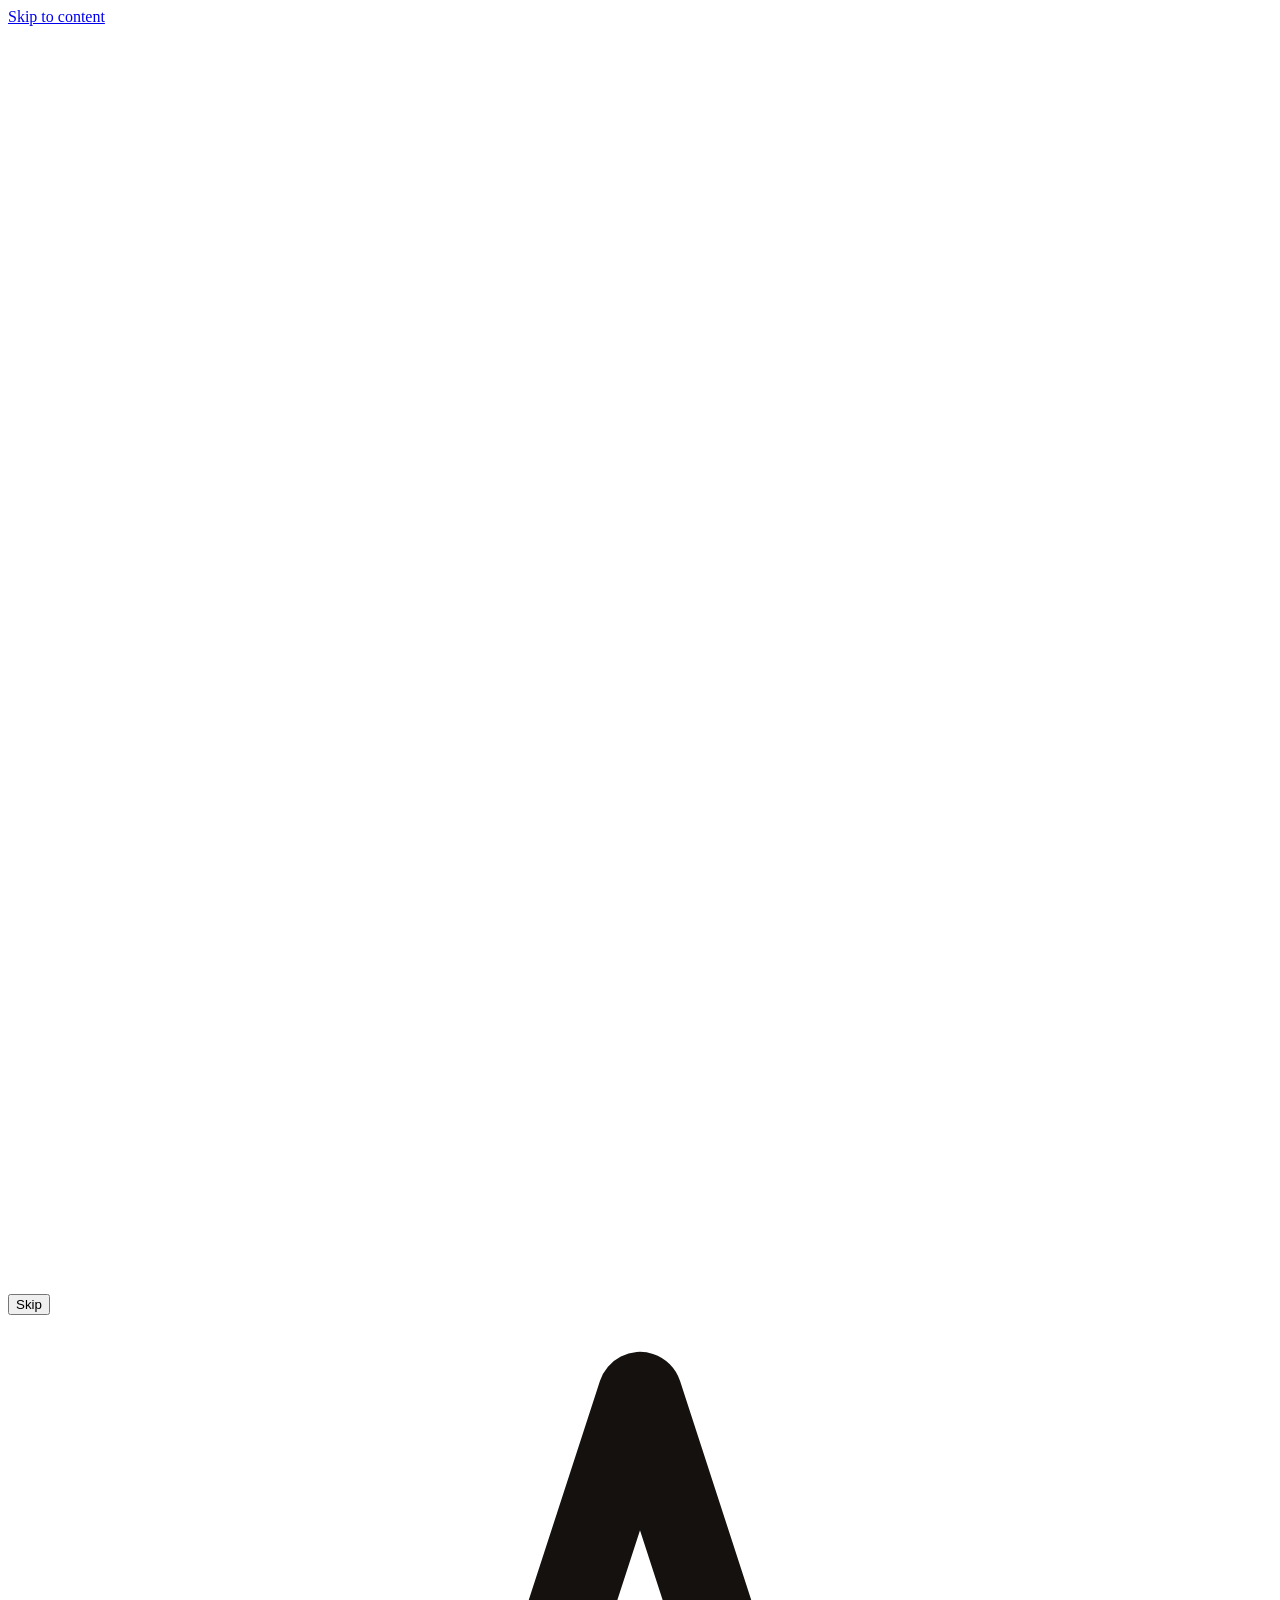
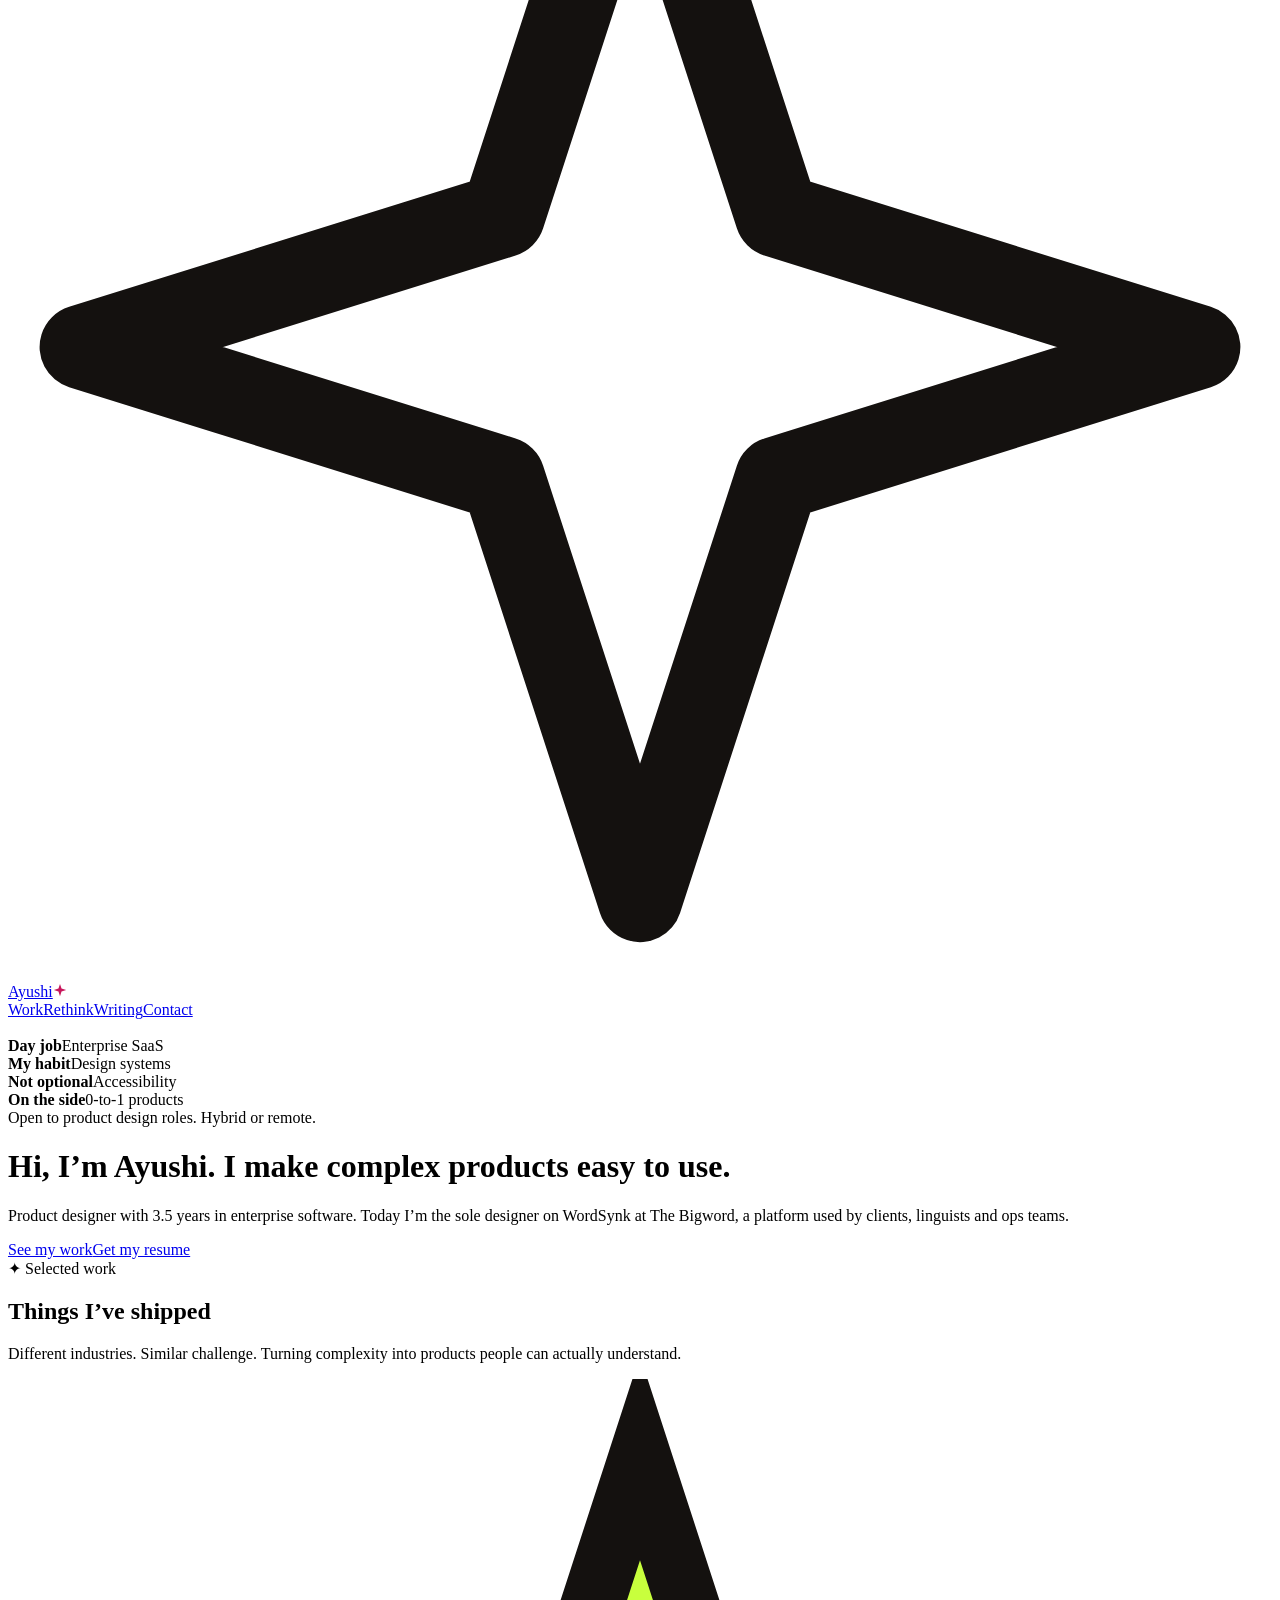
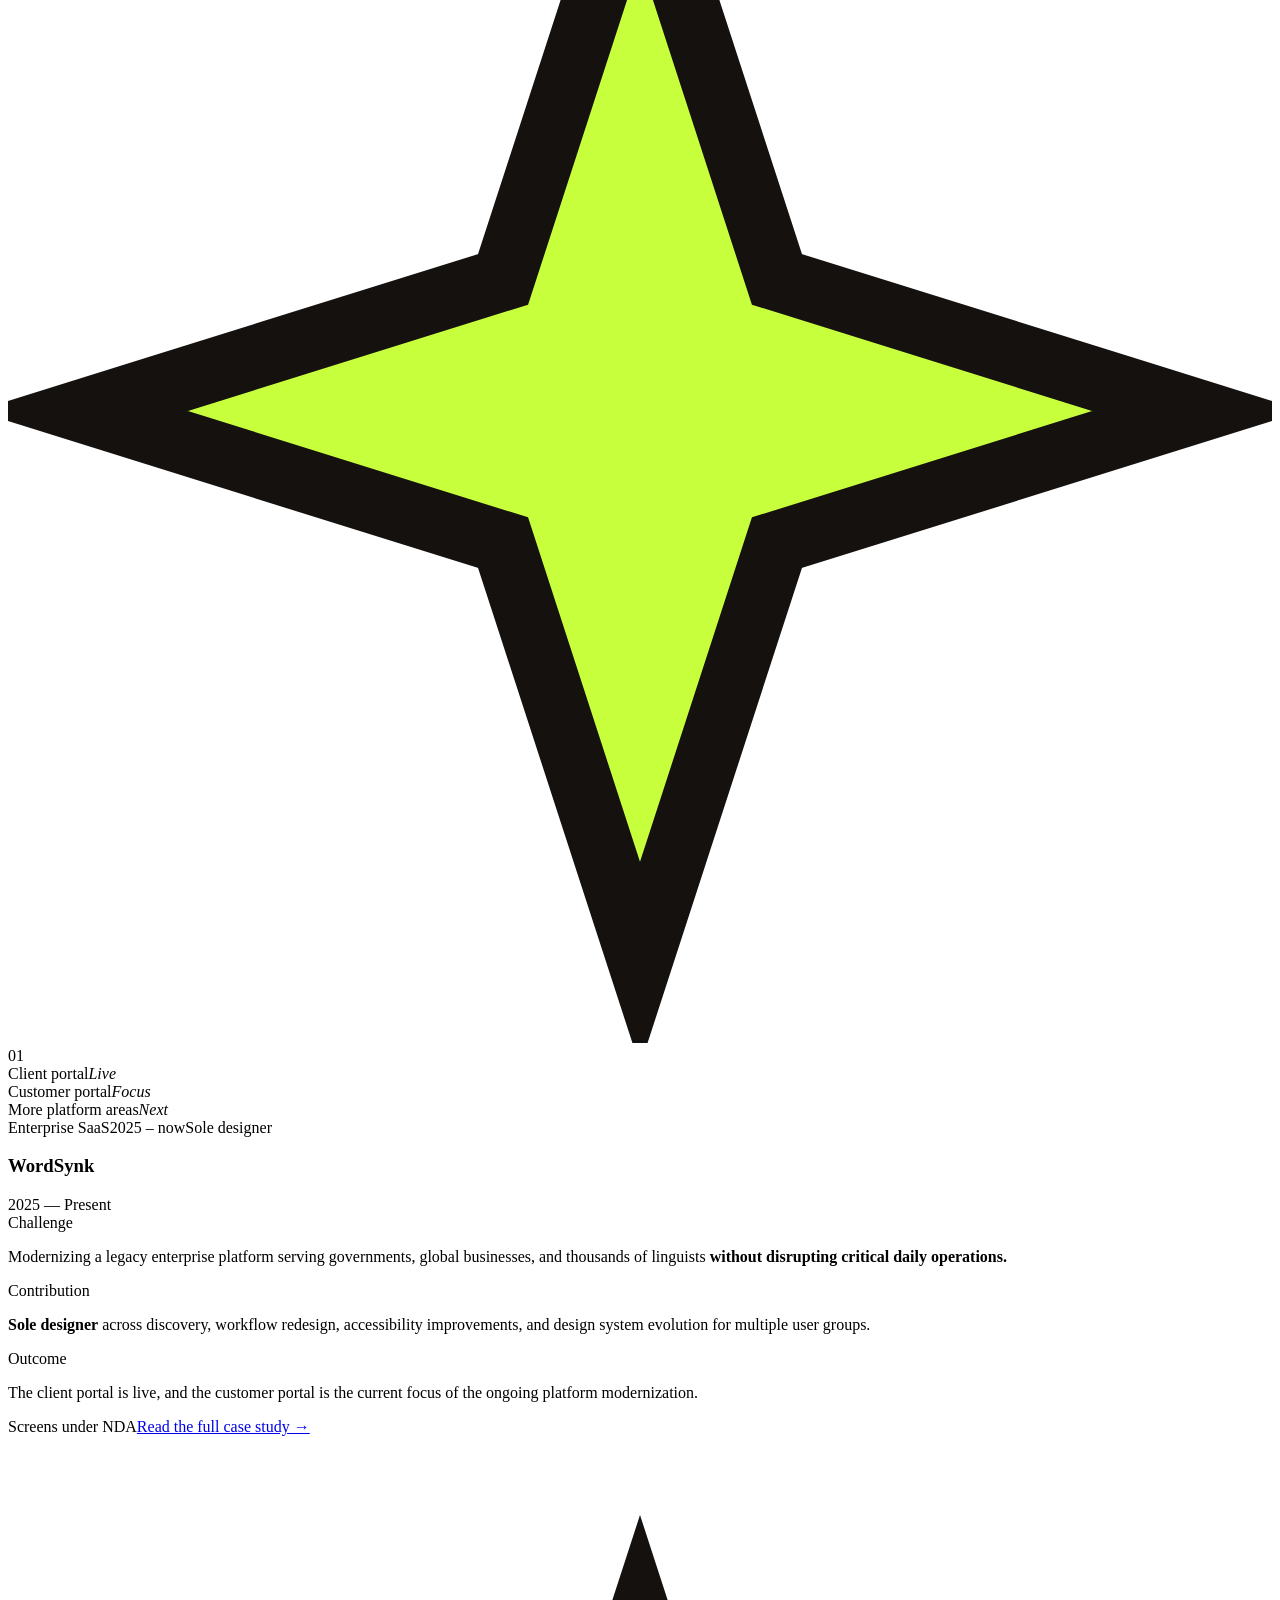
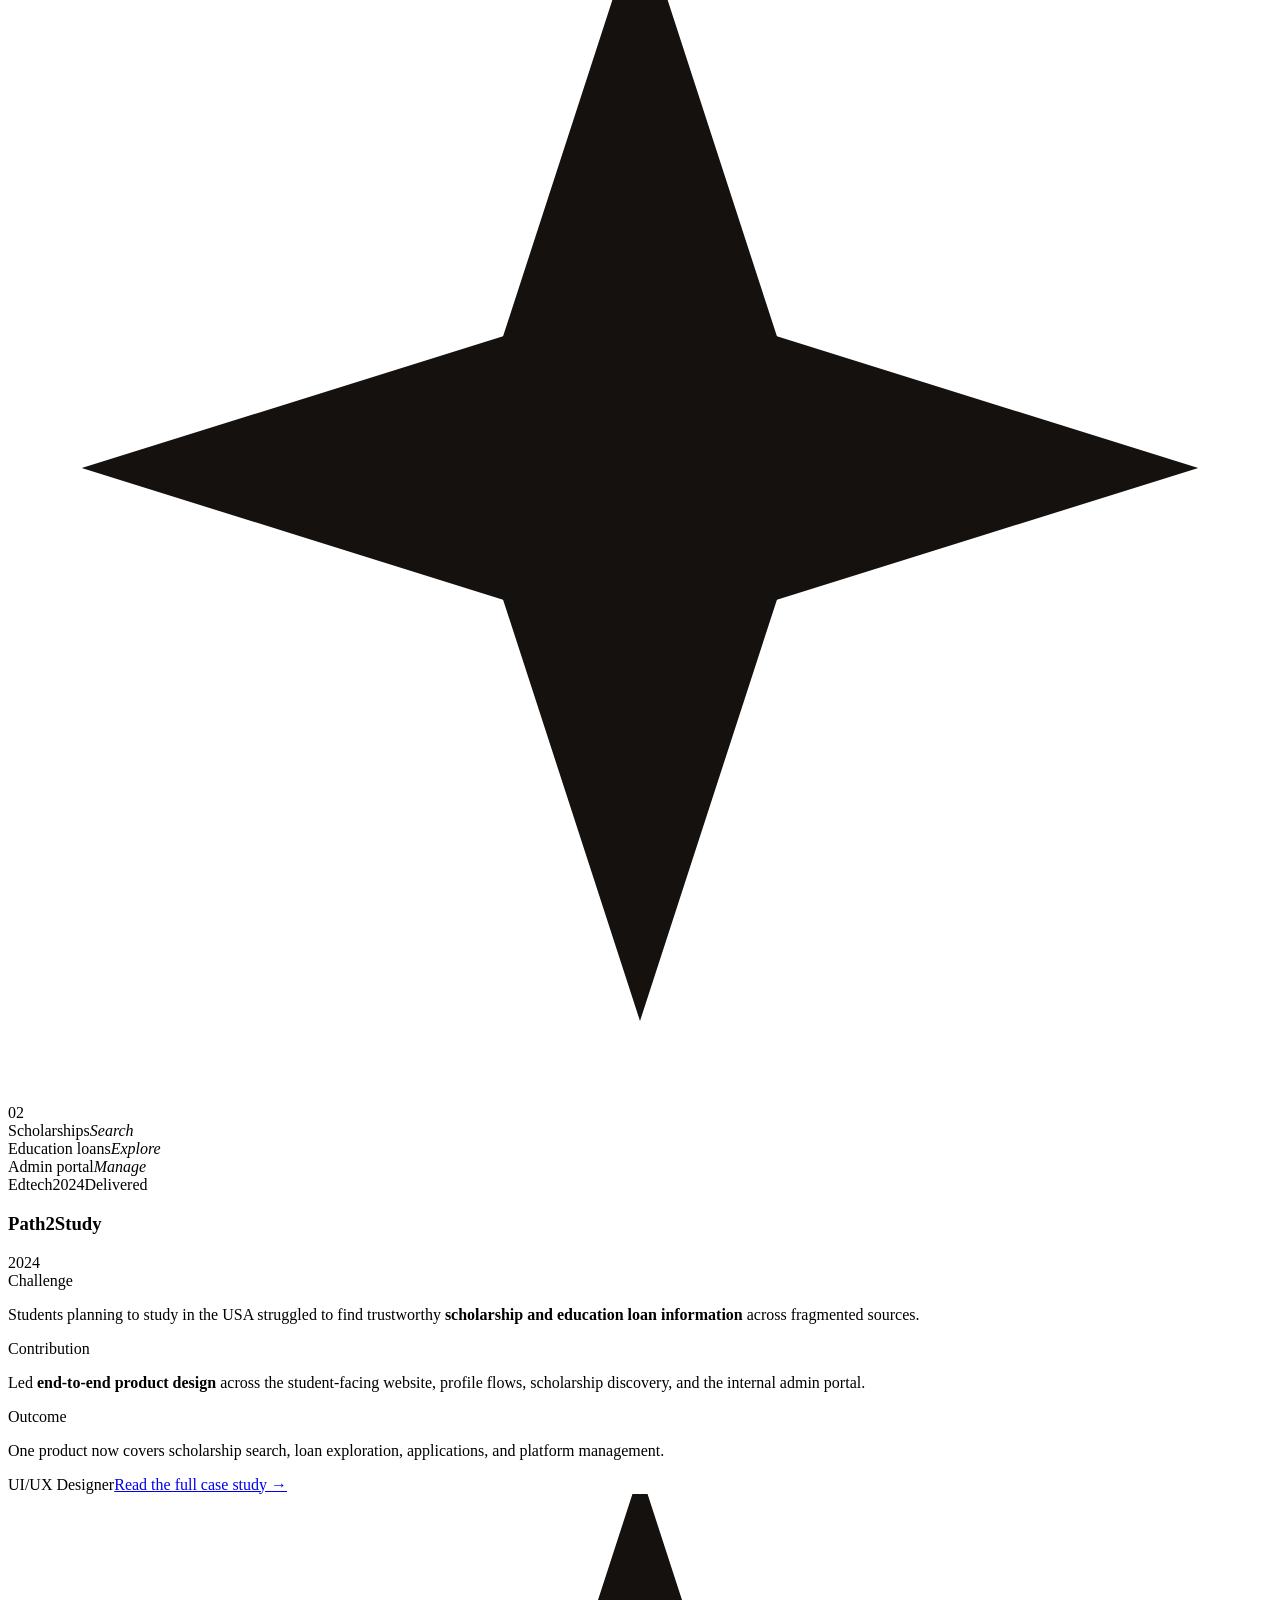
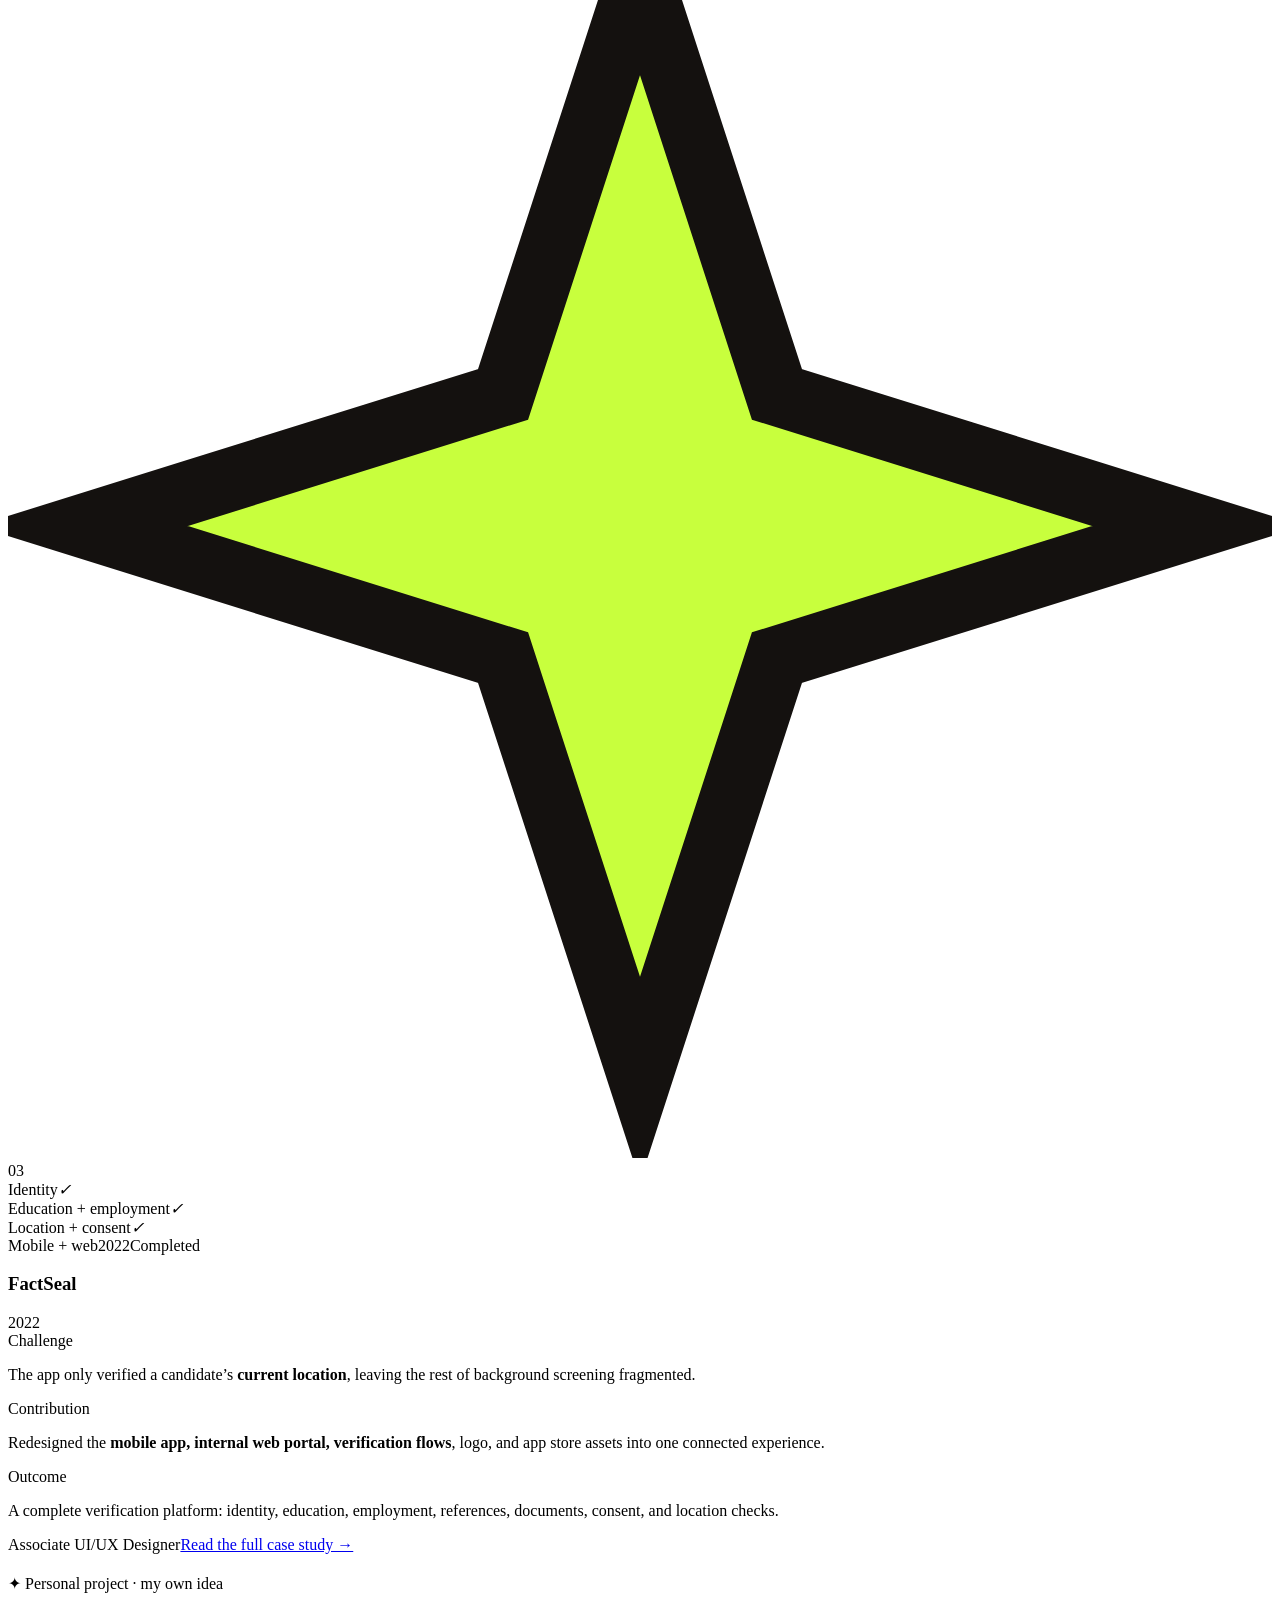
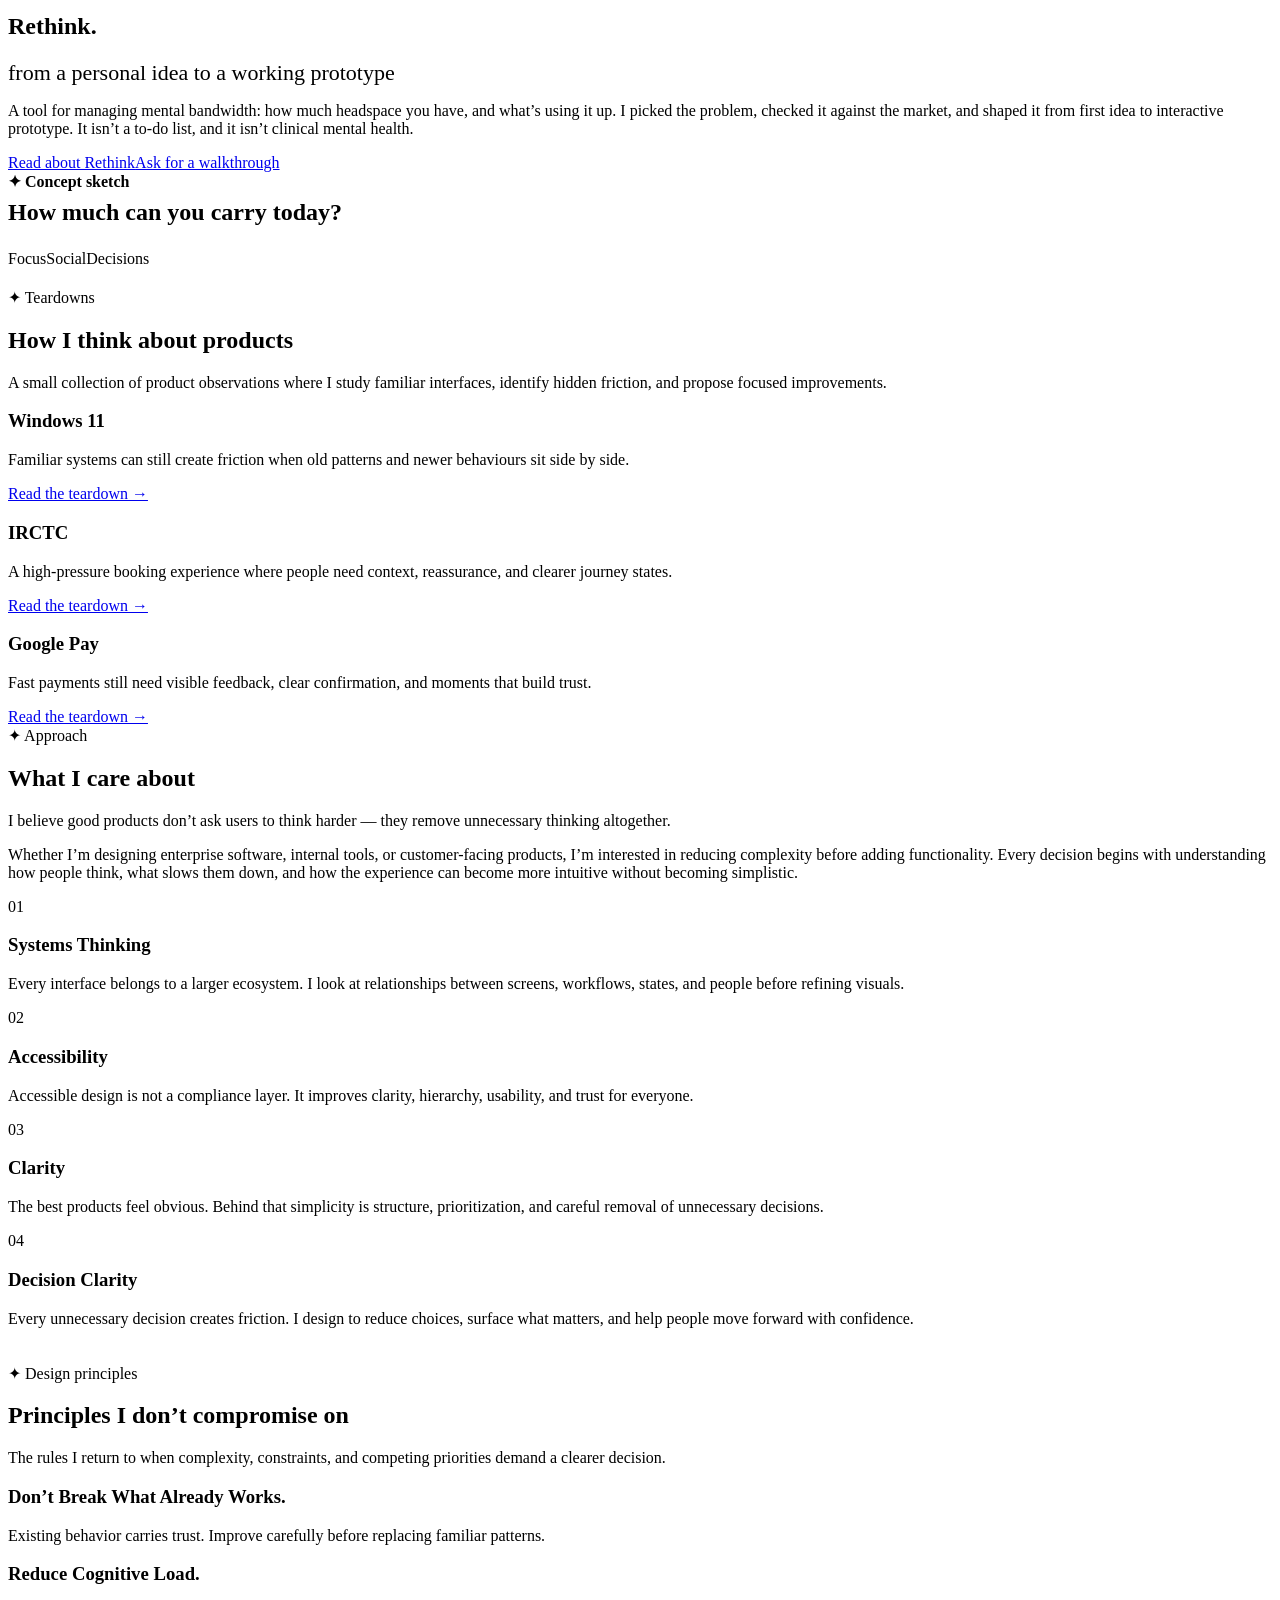
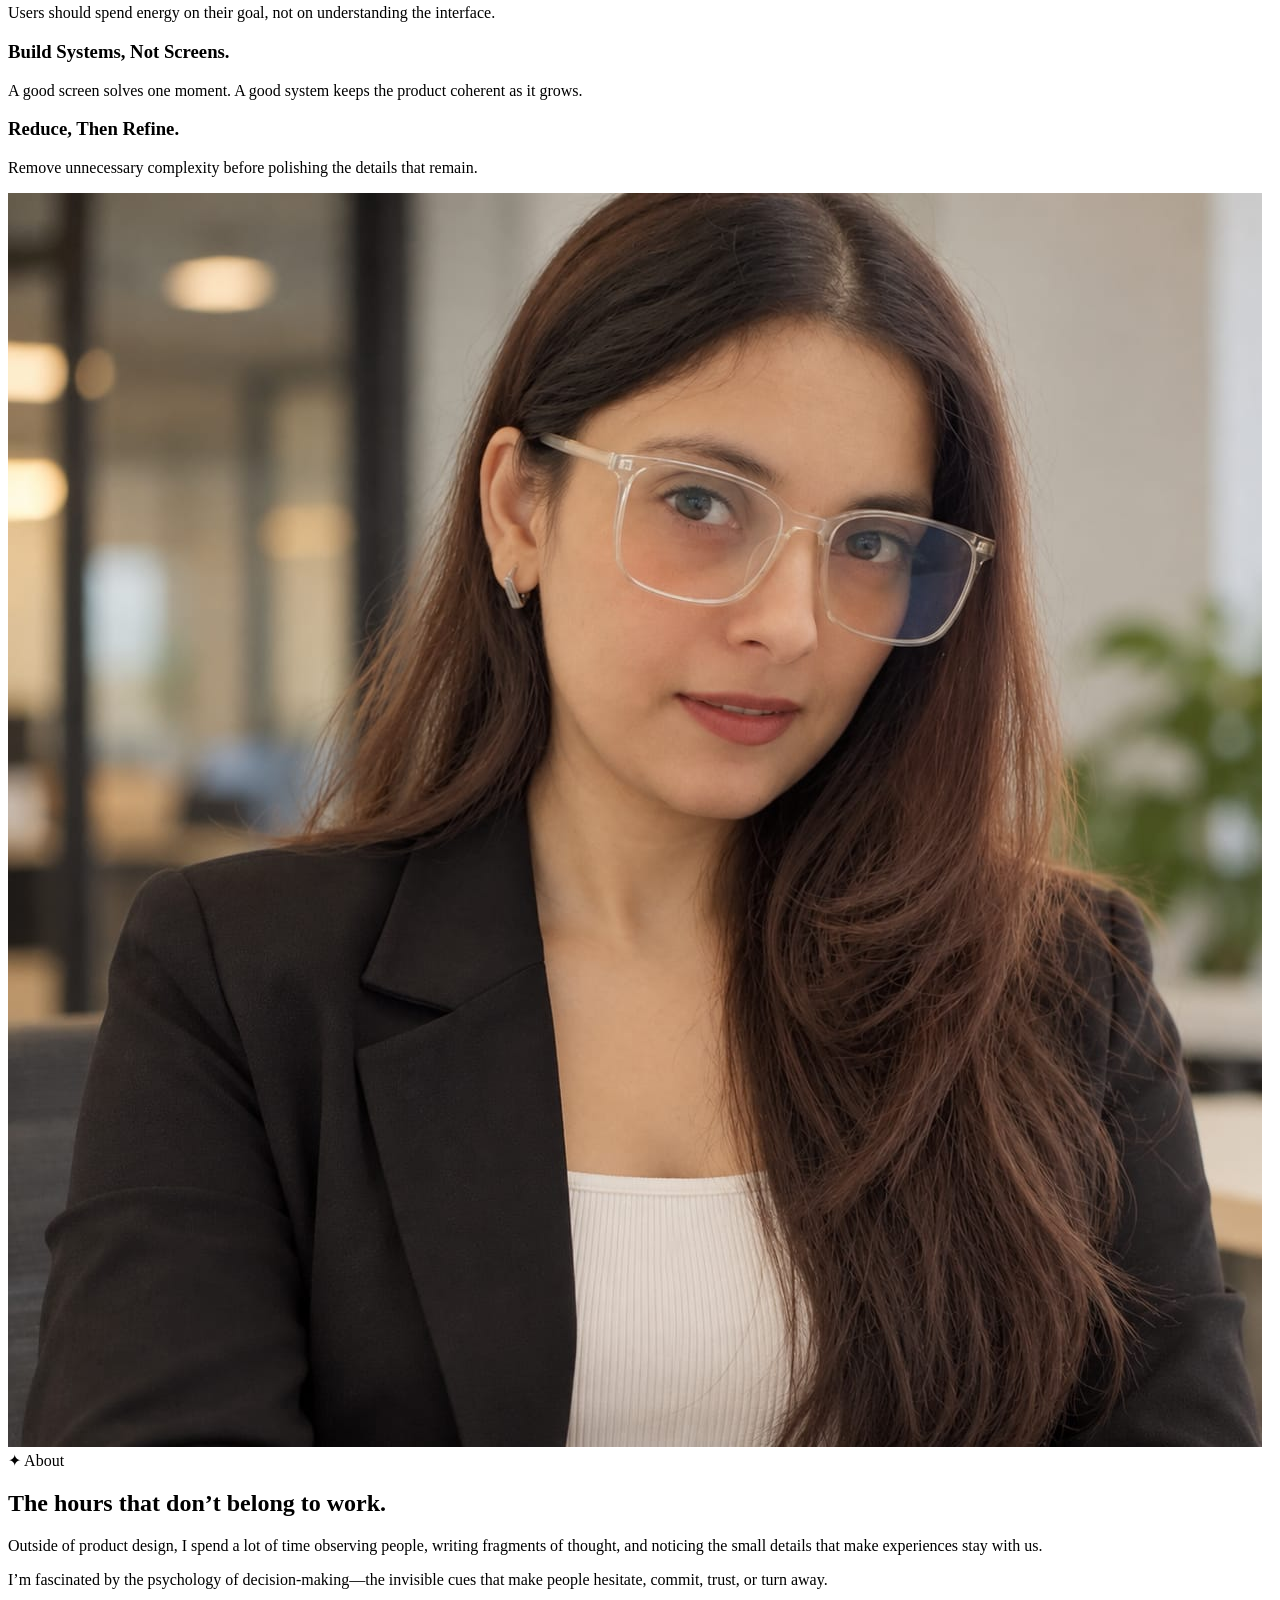
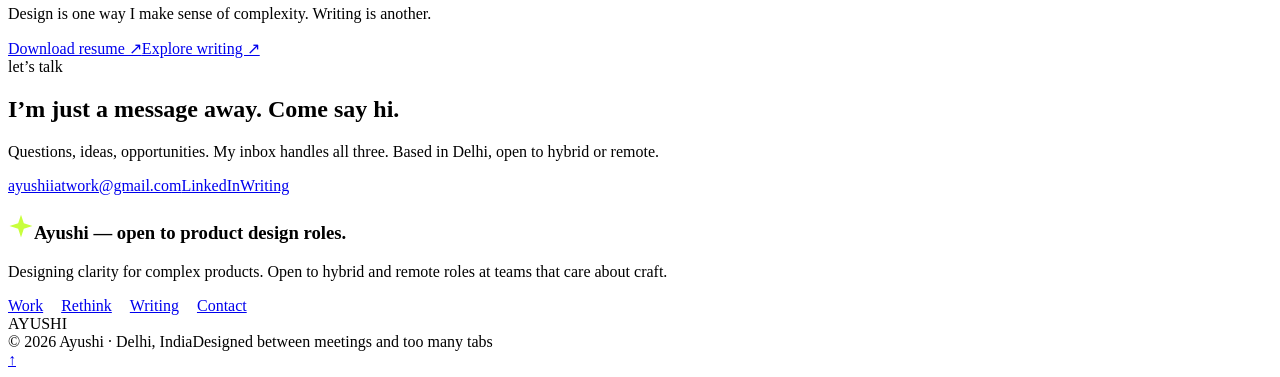
==== commit acaf03e5: "Add files via upload" ====
--- a/index.html
+++ b/index.html
@@ -5,112 +5,71 @@
 <meta name="viewport" content="width=device-width, initial-scale=1, viewport-fit=cover">
 <title>Ayushi – Product Designer</title>
 <meta name="description" content="Ayushi is a product designer focused on complex systems, enterprise products and clear product thinking.">
-<meta property="og:title" content="Ayushi – Product Designer">
-<meta property="og:description" content="I make complex products easy to use. Sole designer on WordSynk at The Bigword.">
-<meta property="og:image" content="assets/hero-portrait.png">
+<meta property="og:type" content="website"><meta property="og:url" content="https://ayushi-portfolio-bay.vercel.app/">
+<meta property="og:title" content="Ayushi – Product Designer"><meta property="og:description" content="I make complex products easy to use. Sole designer on WordSynk at The Bigword.">
+<meta property="og:image" content="https://ayushi-portfolio-bay.vercel.app/assets/hero-portrait.png"><meta name="twitter:card" content="summary_large_image">
 <link rel="preconnect" href="https://fonts.googleapis.com">
 <link rel="preconnect" href="https://fonts.gstatic.com" crossorigin>
-<link href="https://fonts.googleapis.com/css2?family=Bricolage+Grotesque:opsz,wght@12..96,400;12..96,600;12..96,800&family=Permanent+Marker&display=swap" rel="stylesheet">
-<link rel="stylesheet" href="style.css?v=4">
+<link href="https://fonts.googleapis.com/css2?family=Bricolage+Grotesque:opsz,wght@12..96,400;12..96,600;12..96,800&family=Space+Mono:wght@400;700&family=Permanent+Marker&display=swap" rel="stylesheet">
+<link rel="stylesheet" href="style-5.css">
 </head>
 <body>
+<script>try{if(sessionStorage.getItem("ld")||(location.hash&&location.hash!=="#top"))document.documentElement.classList.add("nold")}catch(e){}</script>
 <a class="skip" href="#main">Skip to content</a>
+<div id="ld" role="status" aria-label="Loading"><svg class="ls" id="ls" viewBox="0 0 100 100" preserveAspectRatio="none" aria-hidden="true"></svg><div id="hw" class="mk"></div><button id="sk" class="btn sm" type="button">Skip</button></div>
 <nav class="top" aria-label="Main">
-<a href="#work">Work</a><a href="#teardowns">Teardowns</a><a href="#writing">Writing</a><a href="#contact">Contact</a><a target="_blank" rel="noopener noreferrer" class="cv" href="assets/Ayushi-Resume.pdf">Resume</a>
+<a class="logo" href="#top" aria-label="Ayushi, back to top"><svg viewBox="0 0 24 24" aria-hidden="true"><path d="M12 1.5l2.6 8 8 2.5-8 2.5-2.6 8-2.6-8-8-2.5 8-2.5z" fill="#fff" stroke="#14110F" stroke-width="1.6" stroke-linejoin="round"/></svg>Ayushi<svg viewBox="0 0 24 24" aria-hidden="true" style="width:14px;height:14px"><path d="M12 1.5l2.6 8 8 2.5-8 2.5-2.6 8-2.6-8-8-2.5 8-2.5z" fill="#C8165B"/></svg></a>
+<div class="links"><a href="#work">Work</a><a href="#rethink">Rethink</a><a href="#writing">Writing</a><a href="#contact">Contact</a></div>
+<a target="_blank" rel="noopener noreferrer" class="btn sm" style="background:var(--ink);color:#fff" href="assets/Ayushi-Resume.pdf">Resume</a>
 </nav>
-
 <div id="home">
-<header class="hero" id="top">
-<div class="glow" id="glow" aria-hidden="true"></div>
-<div class="stk s1" data-d="22" aria-hidden="true"><b>Day job</b>Enterprise SaaS</div>
-<div class="stk s2" data-d="-30" aria-hidden="true"><b>My habit</b>Design systems</div>
-<div class="stk s3" data-d="-18" aria-hidden="true"><b>Not optional</b>Accessibility</div>
-<div class="stk s4" data-d="28" aria-hidden="true"><b>On the side</b>0-to-1 products</div>
-<div class="hero-in">
-<span class="chip"><span class="dot"></span>Open to product design roles. Hybrid or remote.</span>
+<header class="hero" id="top"><div class="blob" id="glow" aria-hidden="true"></div>
+<div class="stk s1" aria-hidden="true"><b>Day job</b>Enterprise SaaS</div><div class="stk s2" aria-hidden="true"><b>My habit</b>Design systems</div><div class="stk s3" aria-hidden="true"><b>Not optional</b>Accessibility</div><div class="stk s4" aria-hidden="true"><b>On the side</b>0-to-1 products</div>
+<div class="hin"><span class="chip"><span class="dot"></span>Open to product design roles. Hybrid or remote.</span>
 <h1>Hi, I’m Ayushi. I make complex products <span class="scrib">easy to use.</span></h1>
 <p class="sub">Product designer with 3.5 years in enterprise software. Today I’m the sole designer on WordSynk at The Bigword, a platform used by clients, linguists and ops teams.</p>
-<div class="btns"><a class="btn p" href="#work">See my work</a><a target="_blank" rel="noopener noreferrer" class="btn" href="assets/Ayushi-Resume.pdf">Get my resume</a></div>
-</div>
-<div class="note marker" aria-hidden="true">psst, click anywhere.</div>
-</header>
-
+<div class="btns"><a class="btn p" href="#work">See my work</a><a target="_blank" rel="noopener noreferrer" class="btn" href="assets/Ayushi-Resume.pdf">Get my resume</a></div></div></header>
 <main id="main" class="wrap">
-<div class="proof" role="list" aria-label="Quick facts">
-<div class="pc" role="listitem"><strong>3.5 years</strong><span>in product design</span></div>
-<div class="pc" role="listitem"><strong>Sole designer</strong><span>on WordSynk at The Bigword</span></div>
-</div>
-
-<section id="work">
-<h2>Work shaped around complexity</h2>
+<section id="work"><div class="eyebrow">✦ Selected work</div><h2>Things I’ve shipped</h2>
 <p class="lead">Different industries. Similar challenge. Turning complexity into products people can actually understand.</p>
-<div class="cards">
-<article class="card"><div><span class="tag">In progress</span><h3>WordSynk</h3><p class="meta">Product Designer · 2025 to present</p></div><div><dl><div><dt>Challenge</dt><dd>Modernizing a legacy enterprise platform serving governments, global businesses, and thousands of linguists without disrupting critical daily operations.</dd></div><div><dt>Contribution</dt><dd>Leading end-to-end product design across discovery, workflow redesign, accessibility improvements, and design system evolution for multiple user groups.</dd></div><div><dt>Outcome</dt><dd>The client portal is live, and the customer portal is the current focus of the ongoing platform modernization.</dd></div></dl><a class="more" href="#wordsynk">View project<span style="position:absolute;left:-9999px"> WordSynk</span></a></div></article><article class="card"><div><span class="tag">Delivered</span><h3>Path2Study</h3><p class="meta">UI/UX Designer · 2024</p></div><div><dl><div><dt>Challenge</dt><dd>Students planning to study in the USA struggled to find trustworthy scholarship and education loan information across fragmented sources.</dd></div><div><dt>Contribution</dt><dd>Led the end-to-end product design across the student-facing website, profile flows, scholarship discovery experience, and internal admin portal.</dd></div><div><dt>Outcome</dt><dd>Created a scalable product foundation that simplified USA scholarship discovery, education loan exploration, application workflows, and internal platform management.</dd></div></dl><a class="more" href="#path2study">View project<span style="position:absolute;left:-9999px"> Path2Study</span></a></div></article><article class="card"><div><span class="tag">Completed</span><h3>FactSeal</h3><p class="meta">Associate UI/UX Designer · 2022</p></div><div><dl><div><dt>Challenge</dt><dd>The existing app only verified a candidate’s current location, leaving the rest of the background screening process fragmented.</dd></div><div><dt>Contribution</dt><dd>Redesigned the mobile app, internal web portal, verification flows, logo, and app store assets into one connected product experience.</dd></div><div><dt>Outcome</dt><dd>Expanded the product into a complete verification platform covering identity, education, employment, references, documents, consent, and location checks.</dd></div></dl><a class="more" href="#factseal">View project<span style="position:absolute;left:-9999px"> FactSeal</span></a></div></article>
-</div>
+<article class="proj"><div class="pl c1"><svg class="star" viewBox="0 0 24 24" aria-hidden="true"><path d="M12 1.5l2.6 8 8 2.5-8 2.5-2.6 8-2.6-8-8-2.5 8-2.5z" fill="#C8FF3D" stroke="#14110F" stroke-width="1.2"/></svg><div class="num" aria-hidden="true">01</div>
+<div class="mini" aria-hidden="true"><div class="mr"><i style="background:#12874A"></i>Client portal<em>Live</em></div><div class="mr"><i style="background:var(--blue)"></i>Customer portal<em class="l">Focus</em></div><div class="mr"><i style="background:#bbb"></i>More platform areas<em class="d">Next</em></div></div>
+<div class="tg"><span>Enterprise SaaS</span><span>2025 – now</span><span>Sole designer</span></div></div>
+<div class="pr"><div class="ph"><h3>WordSynk</h3><span class="mono">2025 — Present</span></div>
+<div class="row"><span class="mono">Challenge</span><p>Modernizing a legacy enterprise platform serving governments, global businesses, and thousands of linguists <b>without disrupting critical daily operations.</b></p></div>
+<div class="row"><span class="mono">Contribution</span><p><b>Sole designer</b> across discovery, workflow redesign, accessibility improvements, and design system evolution for multiple user groups.</p></div>
+<div class="row"><span class="mono">Outcome</span><p><span class="hl">The client portal is live</span>, and the customer portal is the current focus of the ongoing platform modernization.</p></div>
+<div class="pf"><span class="mono">Screens under NDA</span><a class="btn" href="#wordsynk">Read the full case study →</a></div></div></article>
+<article class="proj"><div class="pl c2"><svg class="star" viewBox="0 0 24 24" aria-hidden="true"><path d="M12 1.5l2.6 8 8 2.5-8 2.5-2.6 8-2.6-8-8-2.5 8-2.5z" fill="#14110F"/></svg><div class="num" aria-hidden="true">02</div>
+<div class="mini" aria-hidden="true"><div class="mr"><i style="background:var(--pink)"></i>Scholarships<em>Search</em></div><div class="mr"><i style="background:var(--blue)"></i>Education loans<em class="l">Explore</em></div><div class="mr"><i style="background:#12874A"></i>Admin portal<em class="d">Manage</em></div></div>
+<div class="tg"><span>Edtech</span><span>2024</span><span>Delivered</span></div></div>
+<div class="pr"><div class="ph"><h3>Path2Study</h3><span class="mono">2024</span></div>
+<div class="row"><span class="mono">Challenge</span><p>Students planning to study in the USA struggled to find trustworthy <b>scholarship and education loan information</b> across fragmented sources.</p></div>
+<div class="row"><span class="mono">Contribution</span><p>Led <b>end-to-end product design</b> across the student-facing website, profile flows, scholarship discovery, and the internal admin portal.</p></div>
+<div class="row"><span class="mono">Outcome</span><p><span class="hl">One product</span> now covers scholarship search, loan exploration, applications, and platform management.</p></div>
+<div class="pf"><span class="mono">UI/UX Designer</span><a class="btn" href="#path2study">Read the full case study →</a></div></div></article>
+<article class="proj"><div class="pl c3"><svg class="star" viewBox="0 0 24 24" aria-hidden="true"><path d="M12 1.5l2.6 8 8 2.5-8 2.5-2.6 8-2.6-8-8-2.5 8-2.5z" fill="#C8FF3D" stroke="#14110F" stroke-width="1.2"/></svg><div class="num" aria-hidden="true">03</div>
+<div class="mini" aria-hidden="true"><div class="mr"><i style="background:#12874A"></i>Identity<em>✓</em></div><div class="mr"><i style="background:#12874A"></i>Education + employment<em>✓</em></div><div class="mr"><i style="background:var(--blue)"></i>Location + consent<em class="l">✓</em></div></div>
+<div class="tg"><span>Mobile + web</span><span>2022</span><span>Completed</span></div></div>
+<div class="pr"><div class="ph"><h3>FactSeal</h3><span class="mono">2022</span></div>
+<div class="row"><span class="mono">Challenge</span><p>The app only verified a candidate’s <b>current location</b>, leaving the rest of background screening fragmented.</p></div>
+<div class="row"><span class="mono">Contribution</span><p>Redesigned the <b>mobile app, internal web portal, verification flows</b>, logo, and app store assets into one connected experience.</p></div>
+<div class="row"><span class="mono">Outcome</span><p><span class="hl">A complete verification platform:</span> identity, education, employment, references, documents, consent, and location checks.</p></div>
+<div class="pf"><span class="mono">Associate UI/UX Designer</span><a class="btn" href="#factseal">Read the full case study →</a></div></div></article>
 </section>
-
-<section style="padding-top:0">
-<div class="rethink">
-<div><span class="marker" style="color:var(--pink);font-size:22px">my own thing</span><h2 style="margin-top:6px">Rethink</h2>
-<p>A 0-to-1 product for managing mental bandwidth. No client, no brief. I picked the problem, tested it against the market and shaped it myself.</p></div>
-<a class="btn p" href="#rethink">Read about Rethink</a>
-</div>
-</section>
-
-<section id="teardowns">
-<h2>How I think about products</h2>
-<p class="lead">A small collection of product observations where I study familiar interfaces, identify hidden friction, and propose focused improvements.</p>
-<div class="td">
-<div class="t"><h3>Windows 11</h3><p>Familiar systems can still create friction when old patterns and newer behaviours sit side by side.</p><a class="more" href="#teardown-windows11">Read the teardown</a></div>
-<div class="t"><h3>IRCTC</h3><p>A high-pressure booking experience where people need context, reassurance, and clearer journey states.</p><a class="more" href="#teardown-irctc">Read the teardown</a></div>
-<div class="t"><h3>Google Pay</h3><p>Fast payments still need visible feedback, clear confirmation, and moments that build trust.</p><a class="more" href="#teardown-gpay">Read the teardown</a></div>
-</div>
-</section>
-
-<section id="how">
-<h2>Principles I don’t compromise on</h2>
-<p class="lead">The rules I return to when complexity, constraints, and competing priorities demand a clearer decision.</p>
-<div class="pr">
-<div><h3>Don’t break what already works.</h3><p>Existing behavior carries trust. Improve carefully before replacing familiar patterns.</p></div>
-<div><h3>Reduce cognitive load.</h3><p>Users should spend energy on their goal, not on understanding the interface.</p></div>
-<div><h3>Build systems, not screens.</h3><p>A good screen solves one moment. A good system keeps the product coherent as it grows.</p></div>
-<div><h3>Reduce, then refine.</h3><p>Remove unnecessary complexity before polishing the details that remain.</p></div>
-</div>
-</section>
-
-<section id="about" style="padding-top:0">
-<div class="about">
-<img src="assets/ayushi-portrait.png" alt="Portrait of Ayushi" loading="lazy">
-<div>
-<h2>The hours that don’t belong to work.</h2>
-<p>Outside of product design, I spend a lot of time observing people, writing fragments of thought, and noticing the small details that make experiences stay with us.</p>
-<p>I’m fascinated by the psychology of decision-making: the invisible cues that make people hesitate, commit, trust, or turn away.</p>
-<p>Design is one way I make sense of complexity. Writing is another.</p>
-<div class="btns" style="justify-content:flex-start"><a target="_blank" rel="noopener noreferrer" class="btn" href="assets/Ayushi-Resume.pdf">Download resume</a><a class="btn" href="#writing">Explore writing</a></div>
-</div>
-</div>
-</section>
-
-<section id="contact" style="padding-top:0">
-<div class="contact">
-<span class="marker">let’s talk</span>
-<h2>I’m just a message away. Come say hi.</h2>
-<p>Questions, ideas, opportunities. My inbox handles all three. Based in Pune, open to hybrid or remote.</p>
-<div class="btns"><a class="btn p" href="mailto:ayushiiatwork@gmail.com">ayushiiatwork@gmail.com</a><a target="_blank" rel="noopener noreferrer" class="btn" href="https://www.linkedin.com/in/ayushiiatwork/">LinkedIn</a><a class="btn" href="#writing">Writing</a></div>
-</div>
-</section>
-</main>
-</div>
-
-<main id="views" class="wrap narrow" hidden>
+<section id="personal" style="padding-top:20px"><div class="rt"><div><div class="eyebrow">✦ Personal project · my own idea</div><h2>Rethink.</h2><p class="mk" style="color:var(--blue);font-size:22px;margin:0 0 12px">from a personal idea to a working prototype</p>
+<p>A tool for managing mental bandwidth: how much headspace you have, and what’s using it up. I picked the problem, checked it against the market, and shaped it from first idea to interactive prototype. It isn’t a to-do list, and it isn’t clinical mental health.</p>
+<div class="btns" style="justify-content:flex-start;margin-top:8px"><a class="btn p" href="#rethink">Read about Rethink</a><a class="btn" href="mailto:ayushiiatwork@gmail.com?subject=Rethink%20walkthrough">Ask for a walkthrough</a></div></div>
+<div class="bw" aria-hidden="true"><span class="mono" style="color:var(--pink);font-weight:700">✦ Concept sketch</span><h3 style="margin-top:8px;font-size:24px">How much can you carry today?</h3><div class="bar"><i></i></div><div class="tg"><span>Focus</span><span>Social</span><span>Decisions</span></div></div></div></section>
+<section id="teardowns" style="padding-top:20px"><div class="eyebrow">✦ Teardowns</div><h2>How I think about products</h2><p class="lead">A small collection of product observations where I study familiar interfaces, identify hidden friction, and propose focused improvements.</p><div class="g3"><div class="cd c1"><h3>Windows 11</h3><p>Familiar systems can still create friction when old patterns and newer behaviours sit side by side.</p><a class="more" href="#teardown-windows11">Read the teardown →</a></div><div class="cd c2"><h3>IRCTC</h3><p>A high-pressure booking experience where people need context, reassurance, and clearer journey states.</p><a class="more" href="#teardown-irctc">Read the teardown →</a></div><div class="cd c3"><h3>Google Pay</h3><p>Fast payments still need visible feedback, clear confirmation, and moments that build trust.</p><a class="more" href="#teardown-gpay">Read the teardown →</a></div></div></section><section id="care"><div class="eyebrow">✦ Approach</div><h2>What I care about</h2><p class="lead" style="margin-bottom:12px">I believe good products don’t ask users to think harder — they remove unnecessary thinking altogether.</p><p class="lead">Whether I’m designing enterprise software, internal tools, or customer-facing products, I’m interested in reducing complexity before adding functionality. Every decision begins with understanding how people think, what slows them down, and how the experience can become more intuitive without becoming simplistic.</p><div class="g4"><div class="cd k1"><span class="nm">01</span><h3>Systems Thinking</h3><p>Every interface belongs to a larger ecosystem. I look at relationships between screens, workflows, states, and people before refining visuals.</p></div><div class="cd k2"><span class="nm">02</span><h3>Accessibility</h3><p>Accessible design is not a compliance layer. It improves clarity, hierarchy, usability, and trust for everyone.</p></div><div class="cd k3"><span class="nm">03</span><h3>Clarity</h3><p>The best products feel obvious. Behind that simplicity is structure, prioritization, and careful removal of unnecessary decisions.</p></div><div class="cd k4"><span class="nm">04</span><h3>Decision Clarity</h3><p>Every unnecessary decision creates friction. I design to reduce choices, surface what matters, and help people move forward with confidence.</p></div></div></section><section id="principles" style="padding-top:20px"><div class="eyebrow">✦ Design principles</div><h2>Principles I don’t compromise on</h2><p class="lead">The rules I return to when complexity, constraints, and competing priorities demand a clearer decision.</p><div class="g2"><div class="cd p0"><h3>Don’t Break What Already Works.</h3><p>Existing behavior carries trust. Improve carefully before replacing familiar patterns.</p></div><div class="cd p1"><h3>Reduce Cognitive Load.</h3><p>Users should spend energy on their goal, not on understanding the interface.</p></div><div class="cd p0"><h3>Build Systems, Not Screens.</h3><p>A good screen solves one moment. A good system keeps the product coherent as it grows.</p></div><div class="cd p1"><h3>Reduce, Then Refine.</h3><p>Remove unnecessary complexity before polishing the details that remain.</p></div></div></section><section id="about"><div class="abt"><img src="assets/ayushi-portrait.png" alt="Portrait of Ayushi" loading="lazy"><div><div class="eyebrow">✦ About</div><h2>The hours that don’t belong to work.</h2><p>Outside of product design, I spend a lot of time observing people, writing fragments of thought, and noticing the small details that make experiences stay with us.</p><p>I’m fascinated by the psychology of decision-making—the invisible cues that make people hesitate, commit, trust, or turn away.</p><p>Design is one way I make sense of complexity. Writing is another.</p><div class="btns" style="justify-content:flex-start"><a target="_blank" rel="noopener noreferrer" class="btn" href="assets/Ayushi-Resume.pdf">Download resume ↗</a><a class="btn" href="#writing">Explore writing ↗</a></div></div></div></section>
+<section id="contact" style="padding-top:0"><div class="contact"><span class="mk">let’s talk</span><h2>I’m just a message away. Come say hi.</h2><p>Questions, ideas, opportunities. My inbox handles all three. Based in Delhi, open to hybrid or remote.</p><div class="btns"><a class="btn p" href="mailto:ayushiiatwork@gmail.com">ayushiiatwork@gmail.com</a><a target="_blank" rel="noopener noreferrer" class="btn" href="https://www.linkedin.com/in/ayushiiatwork/">LinkedIn</a><a class="btn" href="#writing">Writing</a></div></div></section>
+</main></div>
+<main id="views" class="wrap narrow vw" hidden>
 <article class="view" id="v-wordsynk" hidden>
     <header class="article-hero case-hero">
       <a class="back-link" href="#work">&larr; Back to Workspaces</a>
-      <p class="kicker">Workspace &middot; 01 &middot; Current</p>
       <div class="case-title-block">
-        <h1 tabindex="-1">WordSynk</h1>
-        <p class="case-subtitle">Enterprise Language Operations Platform</p>
-      </div>
+        <div class="band c1"><span class="mono">Workspace &middot; 01 &middot; Current</span><h1 tabindex="-1">WordSynk</h1><p>Enterprise Language Operations Platform</p><div class="bn" aria-hidden="true">01</div></div></div>
       <dl class="case-meta" aria-label="Project metadata">
         <div>
           <dt>Role</dt>
@@ -205,25 +164,7 @@
         <p class="case-label">05</p>
         <h2>Design Leadership</h2>
         <p>My role extended beyond interface redesign. I worked across discovery, experience design, stakeholder alignment, and design system consistency.</p>
-        <div class="decision-grid decision-grid--two">
-          <article>
-            <h3>Discovery</h3>
-            <p>Audited the existing experience and identified usability opportunities across key workflows.</p>
-          </article>
-          <article>
-            <h3>Experience Design</h3>
-            <p>Owned information architecture, user flows, wireframes, and high-fidelity interfaces for redesigned experiences.</p>
-          </article>
-          <article>
-            <h3>Stakeholder Alignment</h3>
-            <p>Presented design rationale, facilitated reviews, and iterated with Product Owners based on business and technical constraints.</p>
-          </article>
-          <article>
-            <h3>Design System</h3>
-            <p>Extended existing components while maintaining consistency across the broader WordSynk platform.</p>
-          </article>
-        </div>
-      </section>
+        <ol class="steps"><li><b>1</b><span><strong>Discovery</strong>Audited the existing experience and identified usability opportunities across key workflows.</span></li><li><b>2</b><span><strong>Experience Design</strong>Owned information architecture, user flows, wireframes, and high-fidelity interfaces for redesigned experiences.</span></li><li><b>3</b><span><strong>Stakeholder Alignment</strong>Presented design rationale, facilitated reviews, and iterated with Product Owners based on business and technical constraints.</span></li><li><b>4</b><span><strong>Design System</strong>Extended existing components while maintaining consistency across the broader WordSynk platform.</span></li></ol></section>
 
       <section>
         <p class="case-label">06</p>
@@ -234,13 +175,14 @@
 
       <section><p class="case-label">07</p><h2>Where it stands</h2><p>The redesign is in progress with Product Owners and engineering teams.</p><div class="board"><div class="bc live"><span class="pill">Live</span><h3>Client portal</h3><p>Out in the world and in use.</p></div><div class="bc now"><span class="pill">Current focus</span><h3>Customer portal</h3><p>Where my design work is right now.</p></div><div class="bc next"><span class="pill">Next</span><h3>More platform areas</h3><p>Following as part of the broader modernization effort.</p></div></div><div class="box"><p>Screens of the live client portal are under NDA, so I can’t show them here. I’m happy to talk through the process and decisions in an interview.</p></div></section>
 
-      <section>
+      <section><div class="out"><span class="mono">Outcome</span><p>The client portal is live, and the customer portal is the current focus of the ongoing platform modernization.</p></div></section>
+<section>
         <p class="case-label">08</p>
         <h2>Reflection</h2>
         <p>Designing for enterprise is not about making interfaces simpler for the sake of simplicity.</p>
         <p>It is about making complexity manageable for people whose work depends on making the right decision quickly.</p>
         <p>Working on WordSynk reinforced that successful enterprise products balance usability, operational constraints, accessibility, and business continuity, not by removing complexity, but by organizing it.</p>
-      </section>
+      </section><p class="qt mk">“Not by removing complexity, but by organizing it.”<br><small class="mono">— My one takeaway</small></p>
 
       <nav class="case-nav case-nav--single" aria-label="Project navigation">
         <a class="case-nav__item case-nav__item--next" href="#path2study">
@@ -253,11 +195,8 @@
 <article class="view" id="v-path2study" hidden>
     <header class="article-hero case-hero">
       <a class="back-link" href="#work">&larr; Back to Workspaces</a>
-      <p class="kicker">Workspace &middot; 02 &middot; 2024</p>
       <div class="case-title-block">
-        <h1 tabindex="-1">Path2Study</h1>
-        <p class="case-subtitle">USA Education Funding Platform</p>
-      </div>
+        <div class="band c2"><span class="mono">Workspace &middot; 02 &middot; 2024</span><h1 tabindex="-1">Path2Study</h1><p>USA Education Funding Platform</p><div class="bn" aria-hidden="true">02</div></div></div>
       <dl class="case-meta" aria-label="Project metadata">
         <div>
           <dt>Role</dt>
@@ -407,13 +346,14 @@
         <p>The project strengthened my ability to advocate for users while balancing business priorities, client requirements, and delivery realities.</p>
       </section>
 
-      <section>
+      <section><div class="out"><span class="mono">Outcome</span><p>One product now covers USA scholarship search, education loan exploration, application workflows, and internal platform management.</p></div></section>
+<section>
         <p class="case-label">08</p>
         <h2>Reflection</h2>
         <p>This project taught me that product design is not only about creating polished interfaces.</p>
         <p>It is also about structuring decisions, coordinating with teams, and helping a product move from idea to delivery despite changing requirements.</p>
         <p>Path2Study shaped how I think about design ownership, stakeholder communication, and building products that support both users and the teams operating behind the scenes.</p>
-      </section>
+      </section><p class="qt mk">“Product design is not only about creating polished interfaces.”<br><small class="mono">— My one takeaway</small></p>
 
       <nav class="case-nav" aria-label="Project navigation">
         <a class="case-nav__item case-nav__item--previous" href="#wordsynk">
@@ -430,11 +370,8 @@
 <article class="view" id="v-factseal" hidden>
     <header class="article-hero case-hero">
       <a class="back-link" href="#work">&larr; Back to Workspaces</a>
-      <p class="kicker">Workspace &middot; 03 &middot; 2022</p>
       <div class="case-title-block">
-        <h1 tabindex="-1">FactSeal</h1>
-        <p class="case-subtitle">Background Verification Platform</p>
-      </div>
+        <div class="band c3"><span class="mono">Workspace &middot; 03 &middot; 2022</span><h1 tabindex="-1">FactSeal</h1><p>Background Verification Platform</p><div class="bn" aria-hidden="true">03</div></div></div>
       <dl class="case-meta" aria-label="Project metadata">
         <div>
           <dt>Role</dt>
@@ -504,21 +441,7 @@
       <section>
         <p class="case-label">05</p>
         <h2>Design Decisions</h2>
-        <div class="decision-grid">
-          <article>
-            <h3>Guided Verification Flow</h3>
-            <p>Instead of exposing users to the entire verification system at once, the experience guides them step by step through the required checks.</p>
-          </article>
-          <article>
-            <h3>Clear Verification States</h3>
-            <p>Each stage communicates what has been completed, what requires attention, and what the user needs to do next.</p>
-          </article>
-          <article>
-            <h3>Sensitive Data, Clear Interaction</h3>
-            <p>Because verification involves personal and professional information, the interface needed to feel structured, transparent, and reliable.</p>
-          </article>
-        </div>
-      </section>
+        <ol class="steps"><li><b>1</b><span><strong>Guided Verification Flow</strong>Instead of exposing users to the entire verification system at once, the experience guides them step by step through the required checks.</span></li><li><b>2</b><span><strong>Clear Verification States</strong>Each stage communicates what has been completed, what requires attention, and what the user needs to do next.</span></li><li><b>3</b><span><strong>Sensitive Data, Clear Interaction</strong>Because verification involves personal and professional information, the interface needed to feel structured, transparent, and reliable.</span></li></ol></section>
 
       <section>
         <p class="case-label">06</p>
@@ -536,11 +459,12 @@
         </figure>
       </section>
 
-      <section>
+      <section><div class="out"><span class="mono">Outcome</span><p>The product became a complete verification platform covering identity, education, employment, references, documents, consent, and location checks.</p></div></section>
+<section>
         <p class="case-label">07</p>
         <h2>Looking Back</h2>
         <p>This project taught me that enterprise product design is not just about adding more functionality. It is about organizing complex workflows into experiences that feel predictable, transparent, and easy to complete.</p>
-      </section>
+      </section><p class="qt mk">“It is about organizing complex workflows into experiences that feel predictable, transparent, and easy to complete.”<br><small class="mono">— My one takeaway</small></p>
 
       <nav class="case-nav" aria-label="Project navigation">
         <a class="case-nav__item case-nav__item--previous" href="#path2study">
@@ -554,14 +478,9 @@
       </nav>
     </article>
   </article>
-<article class="view" id="v-teardown-windows11" hidden><a class="back-link" href="#teardowns">&larr; Back to teardowns</a><p class="kicker">Product teardown</p><h1 tabindex="-1">Windows 11</h1><div class="article-body"><section><h2>Observation</h2><p>Windows 11 carries decades of user familiarity, but familiar systems can still create friction when old interaction patterns and newer behaviours sit side by side.</p></section><section><h2>Insight</h2><p>Users do not resist change itself. They resist losing predictability. When navigation, settings, and task entry points shift without enough contextual support, even small changes can feel heavier than they are.</p></section><section><h2>Opportunity</h2><p>Improve feature discovery through contextual entry points, clearer system feedback, and progressive guidance that respects existing user habits instead of forcing users to relearn familiar workflows.</p></section></div><div class="pager"><a class="btn p" href="https://drive.google.com/file/d/1tIHihHxlXgY_8Tzstn_UuutYuvA_2rXF/view" target="_blank" rel="noopener">Open the deck</a></div></article>
-<article class="view" id="v-teardown-irctc" hidden><a class="back-link" href="#teardowns">&larr; Back to teardowns</a><p class="kicker">Product teardown</p><h1 tabindex="-1">IRCTC</h1><div class="article-body"><section><h2>Observation</h2><p>The product serves a high-pressure need, but users must decode availability, waitlist logic, timing, and payment risk while moving quickly.</p></section><section><h2>Insight</h2><p>When the stakes are practical and immediate, design has to make system truth visible. Ambiguity damages trust faster than visual roughness.</p></section><section><h2>Opportunity</h2><p>Use clearer sequencing, stronger status language, and visible recovery routes so people know where they are and what can still be done.</p></section></div><div class="pager"><a target="_blank" rel="noopener noreferrer" class="btn p" href="https://drive.google.com/file/d/1ArP2CaiscUN-wuhrUqIr43IJRq8ZQo8D/view">Open the deck</a></div></article>
-<article class="view" id="v-teardown-gpay" hidden><a class="back-link" href="#teardowns">&larr; Back to teardowns</a><p class="kicker">Product teardown</p><h1 tabindex="-1">Google Pay</h1><div class="article-body"><section><h2>Observation</h2><p>The payment flow is simple, but the surrounding experience includes offers, rewards, finance prompts, and commerce features competing for attention.</p></section><section><h2>Insight</h2><p>In money movement, focus is a trust signal. People should never wonder whether the product's priorities are aligned with their task.</p></section><section><h2>Opportunity</h2><p>Keep the primary payment path visually and structurally protected, then introduce secondary actions only when they are contextual and easy to dismiss.</p></section></div><div class="pager"><a target="_blank" rel="noopener noreferrer" class="btn p" href="https://www.behance.net/gallery/185330705/Google-Pay-Product-Case-Study">View the case study on Behance</a></div></article>
-
-
 <article class="view" id="v-rethink" hidden>
 <a class="back" href="#work">Back to work</a><br>
-<span class="tag">Personal project</span>
+<span class="tag">Personal project · my own idea</span>
 <h1 tabindex="-1">Rethink</h1>
 <p class="meta">0-to-1 product · Self-initiated</p>
 <h2>What it is</h2>
@@ -572,9 +491,7 @@
 <ul><li>Checked the idea against Indian market data and the competitive landscape.</li><li>Confirmed nine features across phases, with a smaller Phase 1 set and later v2 features.</li><li>Built three interactive HTML prototypes to test the flows.</li></ul>
 <div class="box"><p>Rethink is still in progress, so I’m not showing finished screens yet. Want a walkthrough of the prototypes? Email me and I’ll share them.</p></div>
 <div class="pager"><a class="btn p" href="mailto:ayushiiatwork@gmail.com?subject=Rethink%20walkthrough">Ask for a walkthrough</a><a class="btn" href="#work">Back to work</a></div>
-</article>
-
-<article class="view" id="v-writing" hidden>
+</article><article class="view" id="v-writing" hidden>
 <a class="back" href="#contact">Back to home</a>
 <h1 tabindex="-1">Writing beyond the interface.</h1>
 <p class="lead">Observations, product notes, and unfinished thoughts about systems, people, behaviour, and the small decisions that shape how an experience feels. Two forms: design notes and verses.</p>
@@ -584,16 +501,18 @@
 <h2 id="verses" style="margin-top:44px">Verses</h2>
 <p class="meta">Four poems. Open one when you have a moment.</p>
 <ul class="poemlist" id="poemList"></ul>
-</article>
-
-<article class="view" id="v-poem" hidden>
+</article><article class="view" id="v-poem" hidden>
 <a class="back" href="#writing">Back to writing</a>
 <h1 tabindex="-1" id="poemTitle"></h1>
 <div class="poem-body" id="poemBody"></div>
 <div class="pager"><a class="btn" id="poemPrev" href="#">Previous poem</a><a class="btn p" id="poemNext" href="#">Next poem</a></div>
-</article>
+</article><article class="view" id="v-teardown-windows11" hidden><a class="back-link" href="#teardowns">&larr; Back to teardowns</a><p class="kicker">Product teardown</p><h1 tabindex="-1">Windows 11</h1><div class="article-body"><section><h2>Observation</h2><p>Windows 11 carries decades of user familiarity, but familiar systems can still create friction when old interaction patterns and newer behaviours sit side by side.</p></section><section><h2>Insight</h2><p>Users do not resist change itself. They resist losing predictability. When navigation, settings, and task entry points shift without enough contextual support, even small changes can feel heavier than they are.</p></section><section><h2>Opportunity</h2><p>Improve feature discovery through contextual entry points, clearer system feedback, and progressive guidance that respects existing user habits instead of forcing users to relearn familiar workflows.</p></section></div><div class="pager"><a class="btn p" href="https://drive.google.com/file/d/1tIHihHxlXgY_8Tzstn_UuutYuvA_2rXF/view" target="_blank" rel="noopener">Open the deck</a></div></article><article class="view" id="v-teardown-irctc" hidden><a class="back-link" href="#teardowns">&larr; Back to teardowns</a><p class="kicker">Product teardown</p><h1 tabindex="-1">IRCTC</h1><div class="article-body"><section><h2>Observation</h2><p>The product serves a high-pressure need, but users must decode availability, waitlist logic, timing, and payment risk while moving quickly.</p></section><section><h2>Insight</h2><p>When the stakes are practical and immediate, design has to make system truth visible. Ambiguity damages trust faster than visual roughness.</p></section><section><h2>Opportunity</h2><p>Use clearer sequencing, stronger status language, and visible recovery routes so people know where they are and what can still be done.</p></section></div><div class="pager"><a target="_blank" rel="noopener noreferrer" class="btn p" href="https://drive.google.com/file/d/1ArP2CaiscUN-wuhrUqIr43IJRq8ZQo8D/view">Open the deck</a></div></article><article class="view" id="v-teardown-gpay" hidden><a class="back-link" href="#teardowns">&larr; Back to teardowns</a><p class="kicker">Product teardown</p><h1 tabindex="-1">Google Pay</h1><div class="article-body"><section><h2>Observation</h2><p>The payment flow is simple, but the surrounding experience includes offers, rewards, finance prompts, and commerce features competing for attention.</p></section><section><h2>Insight</h2><p>In money movement, focus is a trust signal. People should never wonder whether the product's priorities are aligned with their task.</p></section><section><h2>Opportunity</h2><p>Keep the primary payment path visually and structurally protected, then introduce secondary actions only when they are contextual and easy to dismiss.</p></section></div><div class="pager"><a target="_blank" rel="noopener noreferrer" class="btn p" href="https://www.behance.net/gallery/185330705/Google-Pay-Product-Case-Study">View the case study on Behance</a></div></article>
 </main>
-<footer>Designed between meetings, ideas, and too many tabs. © 2026 Ayushi.</footer>
-<script src="script.js?v=4"></script>
+<footer><div class="wrap"><div class="ft"><div><h3><svg viewBox="0 0 24 24" width="26" height="26" aria-hidden="true"><path d="M12 1.5l2.6 8 8 2.5-8 2.5-2.6 8-2.6-8-8-2.5 8-2.5z" fill="#C8FF3D"/></svg>Ayushi — open to product design roles.</h3><p>Designing clarity for complex products. Open to hybrid and remote roles at teams that care about craft.</p></div>
+<div style="display:flex;gap:18px;flex-wrap:wrap;align-items:flex-start"><a href="#work">Work</a><a href="#rethink">Rethink</a><a href="#writing">Writing</a><a href="#contact">Contact</a></div></div>
+<div class="big" aria-hidden="true">AYUSHI</div>
+<div class="fb"><span>© 2026 Ayushi · Delhi, India</span><span>Designed between meetings and too many tabs</span></div></div></footer>
+<a class="up" href="#top" aria-label="Back to top">↑</a>
+<script src="script-5.js"></script>
 </body>
 </html>
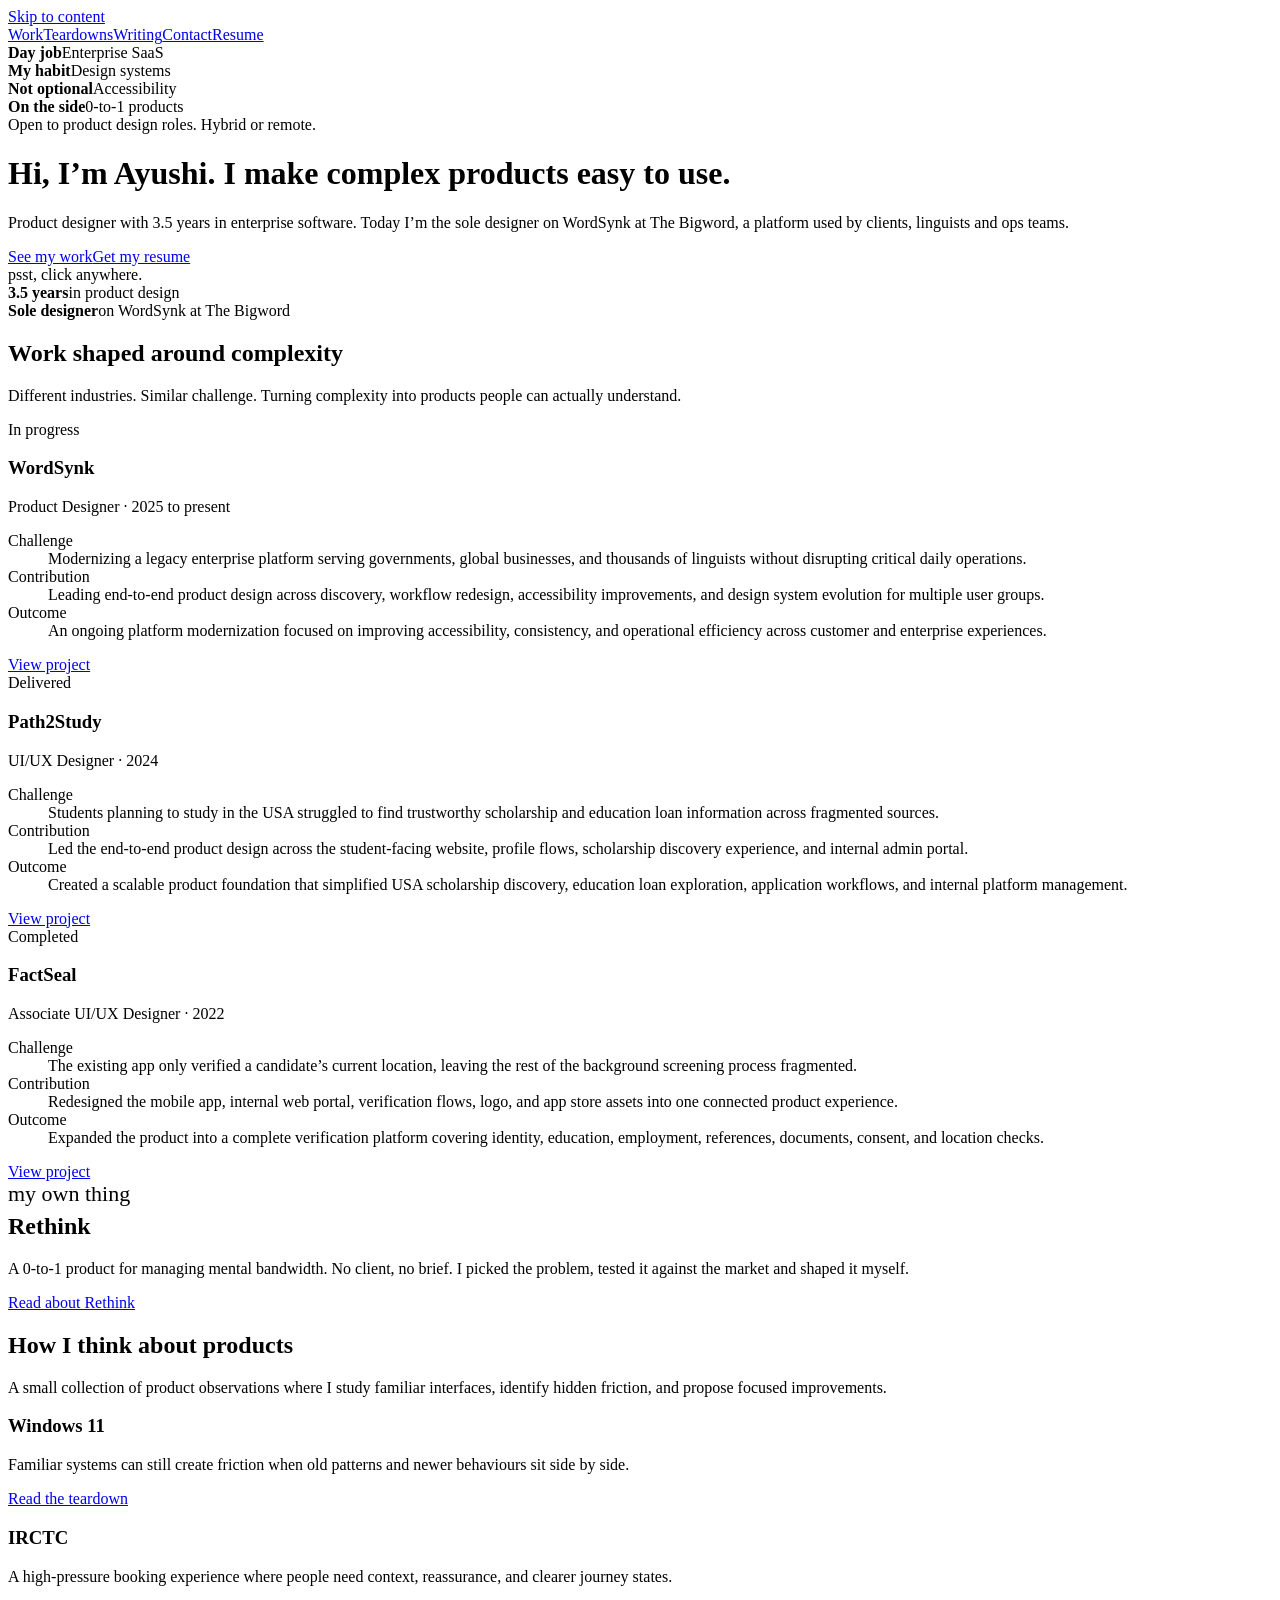
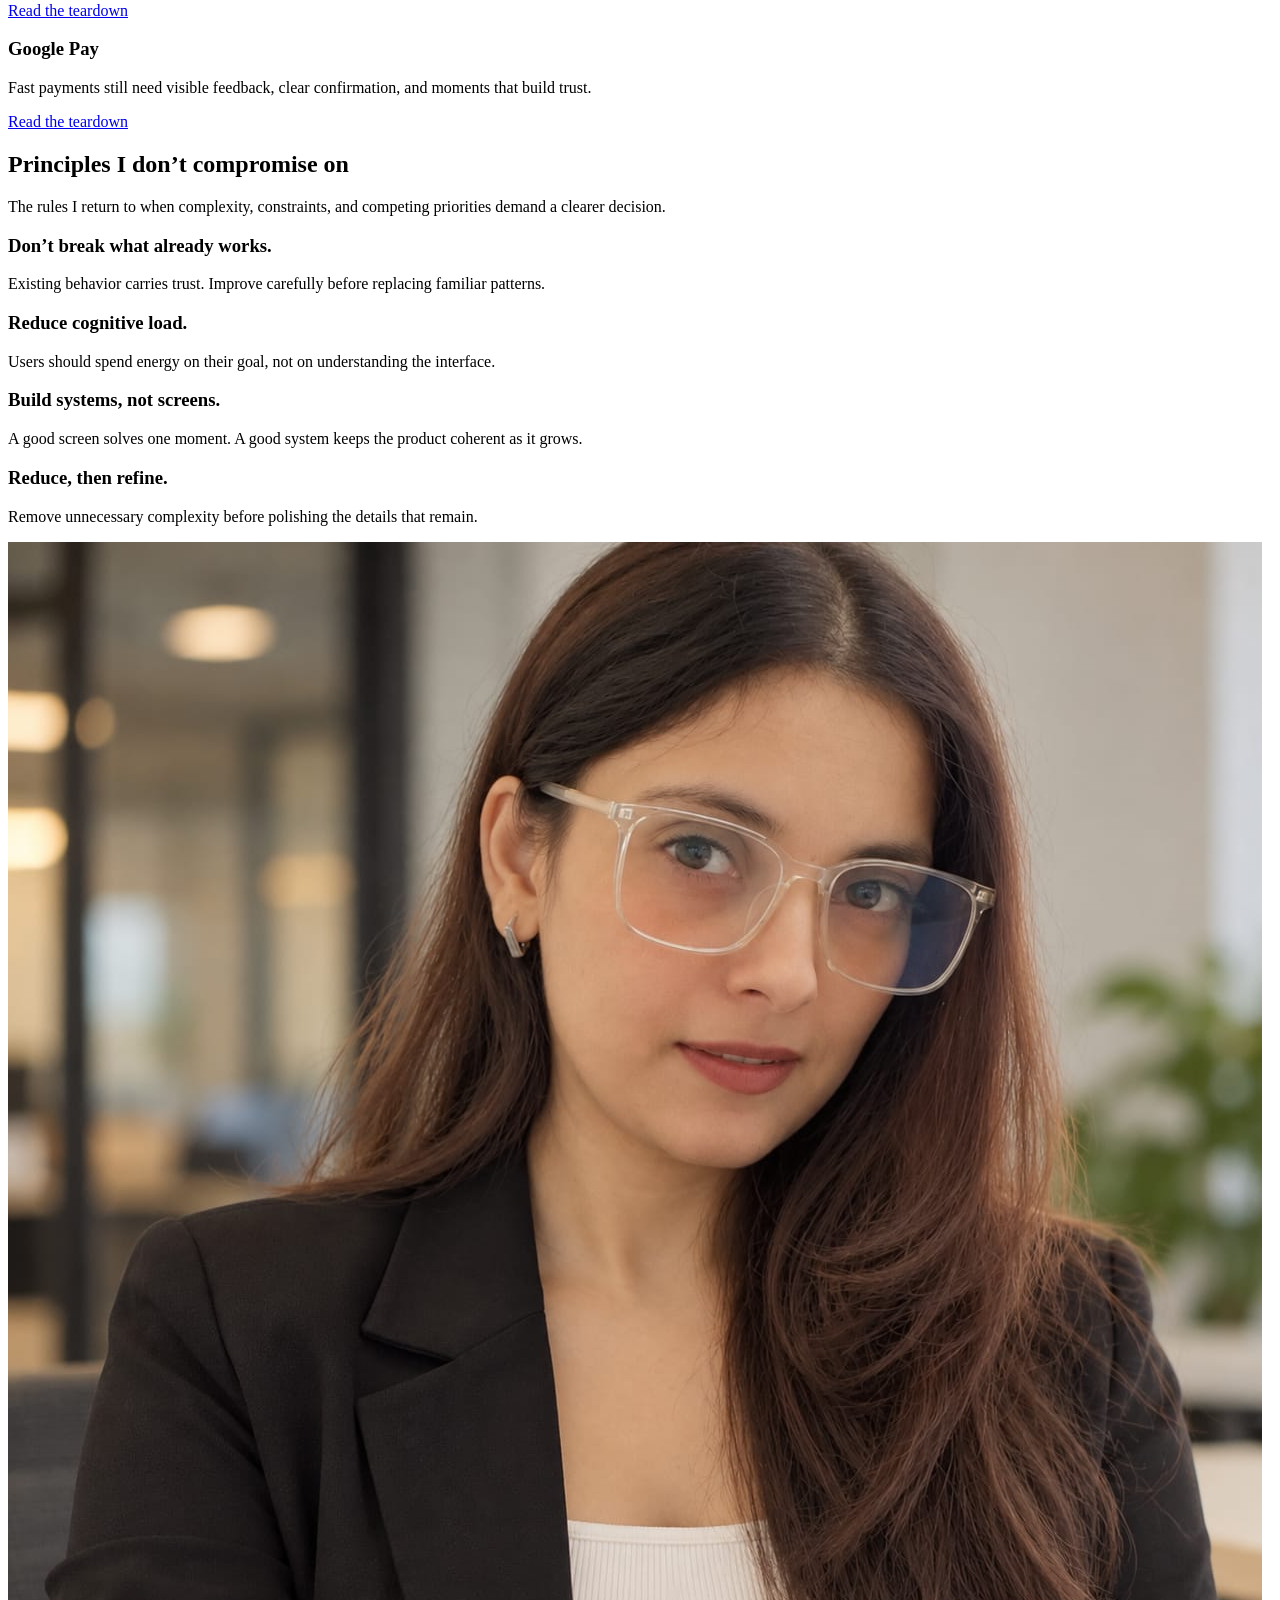
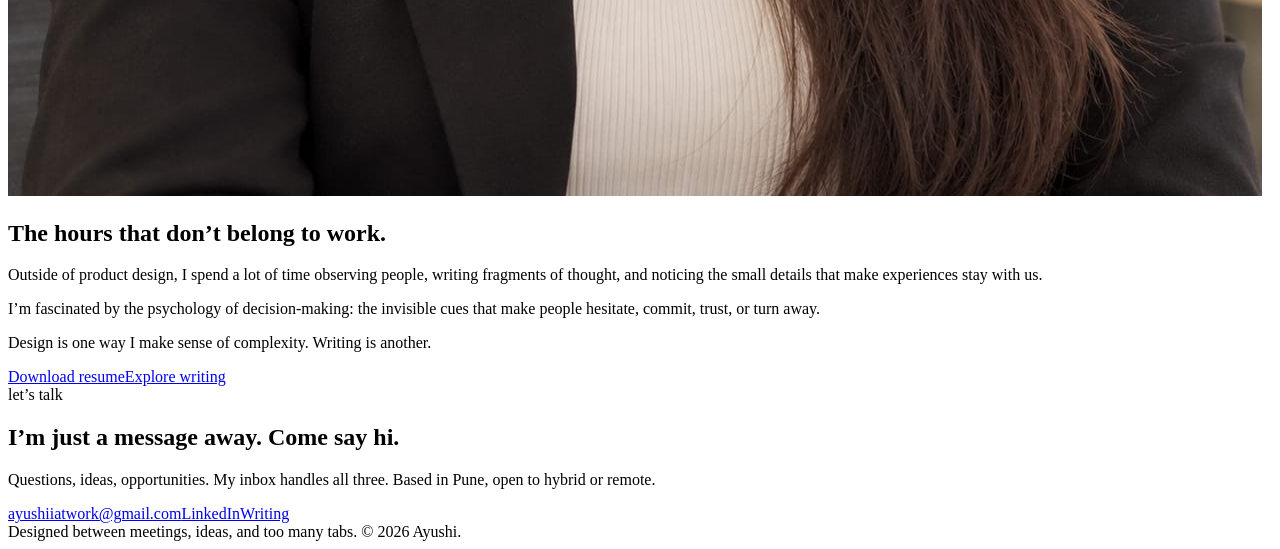
==== commit f4e4cb0f: "Add files via upload" ====
--- a/index.html
+++ b/index.html
@@ -5,71 +5,112 @@
 <meta name="viewport" content="width=device-width, initial-scale=1, viewport-fit=cover">
 <title>Ayushi – Product Designer</title>
 <meta name="description" content="Ayushi is a product designer focused on complex systems, enterprise products and clear product thinking.">
-<meta property="og:type" content="website"><meta property="og:url" content="https://ayushi-portfolio-bay.vercel.app/">
-<meta property="og:title" content="Ayushi – Product Designer"><meta property="og:description" content="I make complex products easy to use. Sole designer on WordSynk at The Bigword.">
-<meta property="og:image" content="https://ayushi-portfolio-bay.vercel.app/assets/hero-portrait.png"><meta name="twitter:card" content="summary_large_image">
+<meta property="og:title" content="Ayushi – Product Designer">
+<meta property="og:description" content="I make complex products easy to use. Sole designer on WordSynk at The Bigword.">
+<meta property="og:image" content="assets/hero-portrait.png">
 <link rel="preconnect" href="https://fonts.googleapis.com">
 <link rel="preconnect" href="https://fonts.gstatic.com" crossorigin>
-<link href="https://fonts.googleapis.com/css2?family=Bricolage+Grotesque:opsz,wght@12..96,400;12..96,600;12..96,800&family=Space+Mono:wght@400;700&family=Permanent+Marker&display=swap" rel="stylesheet">
-<link rel="stylesheet" href="style-5.css">
+<link href="https://fonts.googleapis.com/css2?family=Bricolage+Grotesque:opsz,wght@12..96,400;12..96,600;12..96,800&family=Permanent+Marker&display=swap" rel="stylesheet">
+<link rel="stylesheet" href="style-3.css">
 </head>
 <body>
-<script>try{if(sessionStorage.getItem("ld")||(location.hash&&location.hash!=="#top"))document.documentElement.classList.add("nold")}catch(e){}</script>
 <a class="skip" href="#main">Skip to content</a>
-<div id="ld" role="status" aria-label="Loading"><svg class="ls" id="ls" viewBox="0 0 100 100" preserveAspectRatio="none" aria-hidden="true"></svg><div id="hw" class="mk"></div><button id="sk" class="btn sm" type="button">Skip</button></div>
 <nav class="top" aria-label="Main">
-<a class="logo" href="#top" aria-label="Ayushi, back to top"><svg viewBox="0 0 24 24" aria-hidden="true"><path d="M12 1.5l2.6 8 8 2.5-8 2.5-2.6 8-2.6-8-8-2.5 8-2.5z" fill="#fff" stroke="#14110F" stroke-width="1.6" stroke-linejoin="round"/></svg>Ayushi<svg viewBox="0 0 24 24" aria-hidden="true" style="width:14px;height:14px"><path d="M12 1.5l2.6 8 8 2.5-8 2.5-2.6 8-2.6-8-8-2.5 8-2.5z" fill="#C8165B"/></svg></a>
-<div class="links"><a href="#work">Work</a><a href="#rethink">Rethink</a><a href="#writing">Writing</a><a href="#contact">Contact</a></div>
-<a target="_blank" rel="noopener noreferrer" class="btn sm" style="background:var(--ink);color:#fff" href="assets/Ayushi-Resume.pdf">Resume</a>
+<a href="#work">Work</a><a href="#teardowns">Teardowns</a><a href="#writing">Writing</a><a href="#contact">Contact</a><a target="_blank" rel="noopener noreferrer" class="cv" href="assets/Ayushi-Resume.pdf">Resume</a>
 </nav>
+
 <div id="home">
-<header class="hero" id="top"><div class="blob" id="glow" aria-hidden="true"></div>
-<div class="stk s1" aria-hidden="true"><b>Day job</b>Enterprise SaaS</div><div class="stk s2" aria-hidden="true"><b>My habit</b>Design systems</div><div class="stk s3" aria-hidden="true"><b>Not optional</b>Accessibility</div><div class="stk s4" aria-hidden="true"><b>On the side</b>0-to-1 products</div>
-<div class="hin"><span class="chip"><span class="dot"></span>Open to product design roles. Hybrid or remote.</span>
+<header class="hero" id="top">
+<div class="glow" id="glow" aria-hidden="true"></div>
+<div class="stk s1" data-d="22" aria-hidden="true"><b>Day job</b>Enterprise SaaS</div>
+<div class="stk s2" data-d="-30" aria-hidden="true"><b>My habit</b>Design systems</div>
+<div class="stk s3" data-d="-18" aria-hidden="true"><b>Not optional</b>Accessibility</div>
+<div class="stk s4" data-d="28" aria-hidden="true"><b>On the side</b>0-to-1 products</div>
+<div class="hero-in">
+<span class="chip"><span class="dot"></span>Open to product design roles. Hybrid or remote.</span>
 <h1>Hi, I’m Ayushi. I make complex products <span class="scrib">easy to use.</span></h1>
 <p class="sub">Product designer with 3.5 years in enterprise software. Today I’m the sole designer on WordSynk at The Bigword, a platform used by clients, linguists and ops teams.</p>
-<div class="btns"><a class="btn p" href="#work">See my work</a><a target="_blank" rel="noopener noreferrer" class="btn" href="assets/Ayushi-Resume.pdf">Get my resume</a></div></div></header>
+<div class="btns"><a class="btn p" href="#work">See my work</a><a target="_blank" rel="noopener noreferrer" class="btn" href="assets/Ayushi-Resume.pdf">Get my resume</a></div>
+</div>
+<div class="note marker" aria-hidden="true">psst, click anywhere.</div>
+</header>
+
 <main id="main" class="wrap">
-<section id="work"><div class="eyebrow">✦ Selected work</div><h2>Things I’ve shipped</h2>
+<div class="proof" role="list" aria-label="Quick facts">
+<div class="pc" role="listitem"><strong>3.5 years</strong><span>in product design</span></div>
+<div class="pc" role="listitem"><strong>Sole designer</strong><span>on WordSynk at The Bigword</span></div>
+</div>
+
+<section id="work">
+<h2>Work shaped around complexity</h2>
 <p class="lead">Different industries. Similar challenge. Turning complexity into products people can actually understand.</p>
-<article class="proj"><div class="pl c1"><svg class="star" viewBox="0 0 24 24" aria-hidden="true"><path d="M12 1.5l2.6 8 8 2.5-8 2.5-2.6 8-2.6-8-8-2.5 8-2.5z" fill="#C8FF3D" stroke="#14110F" stroke-width="1.2"/></svg><div class="num" aria-hidden="true">01</div>
-<div class="mini" aria-hidden="true"><div class="mr"><i style="background:#12874A"></i>Client portal<em>Live</em></div><div class="mr"><i style="background:var(--blue)"></i>Customer portal<em class="l">Focus</em></div><div class="mr"><i style="background:#bbb"></i>More platform areas<em class="d">Next</em></div></div>
-<div class="tg"><span>Enterprise SaaS</span><span>2025 – now</span><span>Sole designer</span></div></div>
-<div class="pr"><div class="ph"><h3>WordSynk</h3><span class="mono">2025 — Present</span></div>
-<div class="row"><span class="mono">Challenge</span><p>Modernizing a legacy enterprise platform serving governments, global businesses, and thousands of linguists <b>without disrupting critical daily operations.</b></p></div>
-<div class="row"><span class="mono">Contribution</span><p><b>Sole designer</b> across discovery, workflow redesign, accessibility improvements, and design system evolution for multiple user groups.</p></div>
-<div class="row"><span class="mono">Outcome</span><p><span class="hl">The client portal is live</span>, and the customer portal is the current focus of the ongoing platform modernization.</p></div>
-<div class="pf"><span class="mono">Screens under NDA</span><a class="btn" href="#wordsynk">Read the full case study →</a></div></div></article>
-<article class="proj"><div class="pl c2"><svg class="star" viewBox="0 0 24 24" aria-hidden="true"><path d="M12 1.5l2.6 8 8 2.5-8 2.5-2.6 8-2.6-8-8-2.5 8-2.5z" fill="#14110F"/></svg><div class="num" aria-hidden="true">02</div>
-<div class="mini" aria-hidden="true"><div class="mr"><i style="background:var(--pink)"></i>Scholarships<em>Search</em></div><div class="mr"><i style="background:var(--blue)"></i>Education loans<em class="l">Explore</em></div><div class="mr"><i style="background:#12874A"></i>Admin portal<em class="d">Manage</em></div></div>
-<div class="tg"><span>Edtech</span><span>2024</span><span>Delivered</span></div></div>
-<div class="pr"><div class="ph"><h3>Path2Study</h3><span class="mono">2024</span></div>
-<div class="row"><span class="mono">Challenge</span><p>Students planning to study in the USA struggled to find trustworthy <b>scholarship and education loan information</b> across fragmented sources.</p></div>
-<div class="row"><span class="mono">Contribution</span><p>Led <b>end-to-end product design</b> across the student-facing website, profile flows, scholarship discovery, and the internal admin portal.</p></div>
-<div class="row"><span class="mono">Outcome</span><p><span class="hl">One product</span> now covers scholarship search, loan exploration, applications, and platform management.</p></div>
-<div class="pf"><span class="mono">UI/UX Designer</span><a class="btn" href="#path2study">Read the full case study →</a></div></div></article>
-<article class="proj"><div class="pl c3"><svg class="star" viewBox="0 0 24 24" aria-hidden="true"><path d="M12 1.5l2.6 8 8 2.5-8 2.5-2.6 8-2.6-8-8-2.5 8-2.5z" fill="#C8FF3D" stroke="#14110F" stroke-width="1.2"/></svg><div class="num" aria-hidden="true">03</div>
-<div class="mini" aria-hidden="true"><div class="mr"><i style="background:#12874A"></i>Identity<em>✓</em></div><div class="mr"><i style="background:#12874A"></i>Education + employment<em>✓</em></div><div class="mr"><i style="background:var(--blue)"></i>Location + consent<em class="l">✓</em></div></div>
-<div class="tg"><span>Mobile + web</span><span>2022</span><span>Completed</span></div></div>
-<div class="pr"><div class="ph"><h3>FactSeal</h3><span class="mono">2022</span></div>
-<div class="row"><span class="mono">Challenge</span><p>The app only verified a candidate’s <b>current location</b>, leaving the rest of background screening fragmented.</p></div>
-<div class="row"><span class="mono">Contribution</span><p>Redesigned the <b>mobile app, internal web portal, verification flows</b>, logo, and app store assets into one connected experience.</p></div>
-<div class="row"><span class="mono">Outcome</span><p><span class="hl">A complete verification platform:</span> identity, education, employment, references, documents, consent, and location checks.</p></div>
-<div class="pf"><span class="mono">Associate UI/UX Designer</span><a class="btn" href="#factseal">Read the full case study →</a></div></div></article>
+<div class="cards">
+<article class="card"><div><span class="tag">In progress</span><h3>WordSynk</h3><p class="meta">Product Designer · 2025 to present</p></div><div><dl><div><dt>Challenge</dt><dd>Modernizing a legacy enterprise platform serving governments, global businesses, and thousands of linguists without disrupting critical daily operations.</dd></div><div><dt>Contribution</dt><dd>Leading end-to-end product design across discovery, workflow redesign, accessibility improvements, and design system evolution for multiple user groups.</dd></div><div><dt>Outcome</dt><dd>An ongoing platform modernization focused on improving accessibility, consistency, and operational efficiency across customer and enterprise experiences.</dd></div></dl><a class="more" href="#wordsynk">View project<span style="position:absolute;left:-9999px"> WordSynk</span></a></div></article><article class="card"><div><span class="tag">Delivered</span><h3>Path2Study</h3><p class="meta">UI/UX Designer · 2024</p></div><div><dl><div><dt>Challenge</dt><dd>Students planning to study in the USA struggled to find trustworthy scholarship and education loan information across fragmented sources.</dd></div><div><dt>Contribution</dt><dd>Led the end-to-end product design across the student-facing website, profile flows, scholarship discovery experience, and internal admin portal.</dd></div><div><dt>Outcome</dt><dd>Created a scalable product foundation that simplified USA scholarship discovery, education loan exploration, application workflows, and internal platform management.</dd></div></dl><a class="more" href="#path2study">View project<span style="position:absolute;left:-9999px"> Path2Study</span></a></div></article><article class="card"><div><span class="tag">Completed</span><h3>FactSeal</h3><p class="meta">Associate UI/UX Designer · 2022</p></div><div><dl><div><dt>Challenge</dt><dd>The existing app only verified a candidate’s current location, leaving the rest of the background screening process fragmented.</dd></div><div><dt>Contribution</dt><dd>Redesigned the mobile app, internal web portal, verification flows, logo, and app store assets into one connected product experience.</dd></div><div><dt>Outcome</dt><dd>Expanded the product into a complete verification platform covering identity, education, employment, references, documents, consent, and location checks.</dd></div></dl><a class="more" href="#factseal">View project<span style="position:absolute;left:-9999px"> FactSeal</span></a></div></article>
+</div>
 </section>
-<section id="personal" style="padding-top:20px"><div class="rt"><div><div class="eyebrow">✦ Personal project · my own idea</div><h2>Rethink.</h2><p class="mk" style="color:var(--blue);font-size:22px;margin:0 0 12px">from a personal idea to a working prototype</p>
-<p>A tool for managing mental bandwidth: how much headspace you have, and what’s using it up. I picked the problem, checked it against the market, and shaped it from first idea to interactive prototype. It isn’t a to-do list, and it isn’t clinical mental health.</p>
-<div class="btns" style="justify-content:flex-start;margin-top:8px"><a class="btn p" href="#rethink">Read about Rethink</a><a class="btn" href="mailto:ayushiiatwork@gmail.com?subject=Rethink%20walkthrough">Ask for a walkthrough</a></div></div>
-<div class="bw" aria-hidden="true"><span class="mono" style="color:var(--pink);font-weight:700">✦ Concept sketch</span><h3 style="margin-top:8px;font-size:24px">How much can you carry today?</h3><div class="bar"><i></i></div><div class="tg"><span>Focus</span><span>Social</span><span>Decisions</span></div></div></div></section>
-<section id="teardowns" style="padding-top:20px"><div class="eyebrow">✦ Teardowns</div><h2>How I think about products</h2><p class="lead">A small collection of product observations where I study familiar interfaces, identify hidden friction, and propose focused improvements.</p><div class="g3"><div class="cd c1"><h3>Windows 11</h3><p>Familiar systems can still create friction when old patterns and newer behaviours sit side by side.</p><a class="more" href="#teardown-windows11">Read the teardown →</a></div><div class="cd c2"><h3>IRCTC</h3><p>A high-pressure booking experience where people need context, reassurance, and clearer journey states.</p><a class="more" href="#teardown-irctc">Read the teardown →</a></div><div class="cd c3"><h3>Google Pay</h3><p>Fast payments still need visible feedback, clear confirmation, and moments that build trust.</p><a class="more" href="#teardown-gpay">Read the teardown →</a></div></div></section><section id="care"><div class="eyebrow">✦ Approach</div><h2>What I care about</h2><p class="lead" style="margin-bottom:12px">I believe good products don’t ask users to think harder — they remove unnecessary thinking altogether.</p><p class="lead">Whether I’m designing enterprise software, internal tools, or customer-facing products, I’m interested in reducing complexity before adding functionality. Every decision begins with understanding how people think, what slows them down, and how the experience can become more intuitive without becoming simplistic.</p><div class="g4"><div class="cd k1"><span class="nm">01</span><h3>Systems Thinking</h3><p>Every interface belongs to a larger ecosystem. I look at relationships between screens, workflows, states, and people before refining visuals.</p></div><div class="cd k2"><span class="nm">02</span><h3>Accessibility</h3><p>Accessible design is not a compliance layer. It improves clarity, hierarchy, usability, and trust for everyone.</p></div><div class="cd k3"><span class="nm">03</span><h3>Clarity</h3><p>The best products feel obvious. Behind that simplicity is structure, prioritization, and careful removal of unnecessary decisions.</p></div><div class="cd k4"><span class="nm">04</span><h3>Decision Clarity</h3><p>Every unnecessary decision creates friction. I design to reduce choices, surface what matters, and help people move forward with confidence.</p></div></div></section><section id="principles" style="padding-top:20px"><div class="eyebrow">✦ Design principles</div><h2>Principles I don’t compromise on</h2><p class="lead">The rules I return to when complexity, constraints, and competing priorities demand a clearer decision.</p><div class="g2"><div class="cd p0"><h3>Don’t Break What Already Works.</h3><p>Existing behavior carries trust. Improve carefully before replacing familiar patterns.</p></div><div class="cd p1"><h3>Reduce Cognitive Load.</h3><p>Users should spend energy on their goal, not on understanding the interface.</p></div><div class="cd p0"><h3>Build Systems, Not Screens.</h3><p>A good screen solves one moment. A good system keeps the product coherent as it grows.</p></div><div class="cd p1"><h3>Reduce, Then Refine.</h3><p>Remove unnecessary complexity before polishing the details that remain.</p></div></div></section><section id="about"><div class="abt"><img src="assets/ayushi-portrait.png" alt="Portrait of Ayushi" loading="lazy"><div><div class="eyebrow">✦ About</div><h2>The hours that don’t belong to work.</h2><p>Outside of product design, I spend a lot of time observing people, writing fragments of thought, and noticing the small details that make experiences stay with us.</p><p>I’m fascinated by the psychology of decision-making—the invisible cues that make people hesitate, commit, trust, or turn away.</p><p>Design is one way I make sense of complexity. Writing is another.</p><div class="btns" style="justify-content:flex-start"><a target="_blank" rel="noopener noreferrer" class="btn" href="assets/Ayushi-Resume.pdf">Download resume ↗</a><a class="btn" href="#writing">Explore writing ↗</a></div></div></div></section>
-<section id="contact" style="padding-top:0"><div class="contact"><span class="mk">let’s talk</span><h2>I’m just a message away. Come say hi.</h2><p>Questions, ideas, opportunities. My inbox handles all three. Based in Delhi, open to hybrid or remote.</p><div class="btns"><a class="btn p" href="mailto:ayushiiatwork@gmail.com">ayushiiatwork@gmail.com</a><a target="_blank" rel="noopener noreferrer" class="btn" href="https://www.linkedin.com/in/ayushiiatwork/">LinkedIn</a><a class="btn" href="#writing">Writing</a></div></div></section>
-</main></div>
-<main id="views" class="wrap narrow vw" hidden>
+
+<section style="padding-top:0">
+<div class="rethink">
+<div><span class="marker" style="color:var(--pink);font-size:22px">my own thing</span><h2 style="margin-top:6px">Rethink</h2>
+<p>A 0-to-1 product for managing mental bandwidth. No client, no brief. I picked the problem, tested it against the market and shaped it myself.</p></div>
+<a class="btn p" href="#rethink">Read about Rethink</a>
+</div>
+</section>
+
+<section id="teardowns">
+<h2>How I think about products</h2>
+<p class="lead">A small collection of product observations where I study familiar interfaces, identify hidden friction, and propose focused improvements.</p>
+<div class="td">
+<div class="t"><h3>Windows 11</h3><p>Familiar systems can still create friction when old patterns and newer behaviours sit side by side.</p><a class="more" href="#teardown-windows11">Read the teardown</a></div>
+<div class="t"><h3>IRCTC</h3><p>A high-pressure booking experience where people need context, reassurance, and clearer journey states.</p><a class="more" href="#teardown-irctc">Read the teardown</a></div>
+<div class="t"><h3>Google Pay</h3><p>Fast payments still need visible feedback, clear confirmation, and moments that build trust.</p><a class="more" href="#teardown-gpay">Read the teardown</a></div>
+</div>
+</section>
+
+<section id="how">
+<h2>Principles I don’t compromise on</h2>
+<p class="lead">The rules I return to when complexity, constraints, and competing priorities demand a clearer decision.</p>
+<div class="pr">
+<div><h3>Don’t break what already works.</h3><p>Existing behavior carries trust. Improve carefully before replacing familiar patterns.</p></div>
+<div><h3>Reduce cognitive load.</h3><p>Users should spend energy on their goal, not on understanding the interface.</p></div>
+<div><h3>Build systems, not screens.</h3><p>A good screen solves one moment. A good system keeps the product coherent as it grows.</p></div>
+<div><h3>Reduce, then refine.</h3><p>Remove unnecessary complexity before polishing the details that remain.</p></div>
+</div>
+</section>
+
+<section id="about" style="padding-top:0">
+<div class="about">
+<img src="assets/ayushi-portrait.png" alt="Portrait of Ayushi" loading="lazy">
+<div>
+<h2>The hours that don’t belong to work.</h2>
+<p>Outside of product design, I spend a lot of time observing people, writing fragments of thought, and noticing the small details that make experiences stay with us.</p>
+<p>I’m fascinated by the psychology of decision-making: the invisible cues that make people hesitate, commit, trust, or turn away.</p>
+<p>Design is one way I make sense of complexity. Writing is another.</p>
+<div class="btns" style="justify-content:flex-start"><a target="_blank" rel="noopener noreferrer" class="btn" href="assets/Ayushi-Resume.pdf">Download resume</a><a class="btn" href="#writing">Explore writing</a></div>
+</div>
+</div>
+</section>
+
+<section id="contact" style="padding-top:0">
+<div class="contact">
+<span class="marker">let’s talk</span>
+<h2>I’m just a message away. Come say hi.</h2>
+<p>Questions, ideas, opportunities. My inbox handles all three. Based in Pune, open to hybrid or remote.</p>
+<div class="btns"><a class="btn p" href="mailto:ayushiiatwork@gmail.com">ayushiiatwork@gmail.com</a><a target="_blank" rel="noopener noreferrer" class="btn" href="https://www.linkedin.com/in/ayushiiatwork/">LinkedIn</a><a class="btn" href="#writing">Writing</a></div>
+</div>
+</section>
+</main>
+</div>
+
+<main id="views" class="wrap narrow" hidden>
 <article class="view" id="v-wordsynk" hidden>
     <header class="article-hero case-hero">
       <a class="back-link" href="#work">&larr; Back to Workspaces</a>
+      <p class="kicker">Workspace &middot; 01 &middot; Current</p>
       <div class="case-title-block">
-        <div class="band c1"><span class="mono">Workspace &middot; 01 &middot; Current</span><h1 tabindex="-1">WordSynk</h1><p>Enterprise Language Operations Platform</p><div class="bn" aria-hidden="true">01</div></div></div>
+        <h1 tabindex="-1">WordSynk</h1>
+        <p class="case-subtitle">Enterprise Language Operations Platform</p>
+      </div>
       <dl class="case-meta" aria-label="Project metadata">
         <div>
           <dt>Role</dt>
@@ -92,7 +133,13 @@
     </header>
 
     <article class="article-body case-study">
-      <section><p class="case-label">01</p><h2>The Product</h2><p>WordSynk powers language services for governments, enterprise organizations, and thousands of professional linguists worldwide.</p><div class="chip-grid" aria-label="Who it serves"><span>Governments</span><span>Enterprise organizations</span><span>Thousands of linguists</span></div><ol class="process-flow"><li><span>Covers</span>Translation, transcription, interpreting</li><li><span>Starts with</span>Customer bookings</li><li><span>Then</span>Assignment management</li><li><span>And</span>Operational coordination</li></ol><p>Its users range from public-sector organizations placing urgent interpreter requests to linguists accepting work on the move, making reliability and clarity essential to every workflow.</p></section>
+      <section>
+        <p class="case-label">01</p>
+        <h2>The Product</h2>
+        <p>WordSynk powers language services for governments, enterprise organizations, and thousands of professional linguists worldwide.</p>
+        <p>The platform supports the complete lifecycle of translation, transcription, and interpreting, from customer bookings to assignment management and operational coordination.</p>
+        <p>Its users range from public-sector organizations placing urgent interpreter requests to linguists accepting work on the move, making reliability and clarity essential to every workflow.</p>
+      </section>
 
       <section>
         <p class="case-label">02</p>
@@ -140,6 +187,12 @@
         <h2>Discovery</h2>
         <p class="section-deck">Understanding before designing</p>
         <p>Before jumping into solutions, discovery focused on understanding where the platform was creating friction and why.</p>
+        <div class="chip-grid chip-grid--role" aria-label="Discovery methods">
+          <span>Heuristic Evaluation</span>
+          <span>Feedback Review</span>
+          <span>Stakeholder Conversations</span>
+          <span>Backlog Review</span>
+        </div>
         <div class="decision-grid decision-grid--two">
           <article>
             <h3>Heuristic Evaluation</h3>
@@ -164,25 +217,80 @@
         <p class="case-label">05</p>
         <h2>Design Leadership</h2>
         <p>My role extended beyond interface redesign. I worked across discovery, experience design, stakeholder alignment, and design system consistency.</p>
-        <ol class="steps"><li><b>1</b><span><strong>Discovery</strong>Audited the existing experience and identified usability opportunities across key workflows.</span></li><li><b>2</b><span><strong>Experience Design</strong>Owned information architecture, user flows, wireframes, and high-fidelity interfaces for redesigned experiences.</span></li><li><b>3</b><span><strong>Stakeholder Alignment</strong>Presented design rationale, facilitated reviews, and iterated with Product Owners based on business and technical constraints.</span></li><li><b>4</b><span><strong>Design System</strong>Extended existing components while maintaining consistency across the broader WordSynk platform.</span></li></ol></section>
+        <div class="decision-grid decision-grid--two">
+          <article>
+            <h3>Discovery</h3>
+            <p>Audited the existing experience and identified usability opportunities across key workflows.</p>
+          </article>
+          <article>
+            <h3>Experience Design</h3>
+            <p>Owned information architecture, user flows, wireframes, and high-fidelity interfaces for redesigned experiences.</p>
+          </article>
+          <article>
+            <h3>Stakeholder Alignment</h3>
+            <p>Presented design rationale, facilitated reviews, and iterated with Product Owners based on business and technical constraints.</p>
+          </article>
+          <article>
+            <h3>Design System</h3>
+            <p>Extended existing components while maintaining consistency across the broader WordSynk platform.</p>
+          </article>
+        </div>
+      </section>
 
       <section>
         <p class="case-label">06</p>
         <h2>What Guided Every Decision</h2>
         <p>Every design decision had to respect the reality of enterprise systems: people depend on these workflows daily, and even small changes can affect operational continuity.</p>
-        <div class="six-grid"><div class="six"><span>01</span><h3>Clarity over cleverness</h3></div><div class="six"><span>02</span><h3>Accessibility first</h3></div><div class="six"><span>03</span><h3>Serve each user type distinctly</h3></div><div class="six"><span>04</span><h3>Do not break what already works</h3></div><div class="six"><span>05</span><h3>Support business continuity</h3></div><div class="six"><span>06</span><h3>Reduce operational friction</h3></div></div>
-      </section>
-
-      <section><p class="case-label">07</p><h2>Where it stands</h2><p>The redesign is in progress with Product Owners and engineering teams.</p><div class="board"><div class="bc live"><span class="pill">Live</span><h3>Client portal</h3><p>Out in the world and in use.</p></div><div class="bc now"><span class="pill">Current focus</span><h3>Customer portal</h3><p>Where my design work is right now.</p></div><div class="bc next"><span class="pill">Next</span><h3>More platform areas</h3><p>Following as part of the broader modernization effort.</p></div></div><div class="box"><p>Screens of the live client portal are under NDA, so I can’t show them here. I’m happy to talk through the process and decisions in an interview.</p></div></section>
-
-      <section><div class="out"><span class="mono">Outcome</span><p>The client portal is live, and the customer portal is the current focus of the ongoing platform modernization.</p></div></section>
-<section>
+        <div class="chip-grid chip-grid--role" aria-label="Design principles">
+          <span>Clarity over cleverness</span>
+          <span>Accessibility first</span>
+          <span>Serve each user type distinctly</span>
+          <span>Do not break what already works</span>
+          <span>Support business continuity</span>
+          <span>Reduce operational friction</span>
+        </div>
+      </section>
+
+      <section>
+        <p class="case-label">07</p>
+        <h2>Visual Evidence</h2>
+        <figure class="evidence-block protected-evidence">
+          <figcaption>
+            <span>NDA Protected / In Progress</span>
+            <h3><span>Visuals protected while the redesign is</span><span>in progress.</span></h3>
+            <p>The live product work is currently under active development and review. Screens will be added once the redesigned experience is approved for public sharing.</p>
+          </figcaption>
+          <div class="protected-visual-placeholder" aria-hidden="true">
+            <div class="protected-window">
+              <span></span>
+              <span></span>
+              <span></span>
+              <span></span>
+            </div>
+            <div class="protected-window protected-window--small">
+              <span></span>
+              <span></span>
+              <span></span>
+            </div>
+            <p>NDA Protected</p>
+          </div>
+        </figure>
+      </section>
+
+      <section>
         <p class="case-label">08</p>
+        <h2>Current Status</h2>
+        <p>The redesign is currently in progress in collaboration with Product Owners and engineering teams.</p>
+        <p>The customer-facing experience is the current focus, with additional platform areas following as part of the broader modernization effort.</p>
+      </section>
+
+      <section>
+        <p class="case-label">09</p>
         <h2>Reflection</h2>
         <p>Designing for enterprise is not about making interfaces simpler for the sake of simplicity.</p>
         <p>It is about making complexity manageable for people whose work depends on making the right decision quickly.</p>
         <p>Working on WordSynk reinforced that successful enterprise products balance usability, operational constraints, accessibility, and business continuity, not by removing complexity, but by organizing it.</p>
-      </section><p class="qt mk">“Not by removing complexity, but by organizing it.”<br><small class="mono">— My one takeaway</small></p>
+      </section>
 
       <nav class="case-nav case-nav--single" aria-label="Project navigation">
         <a class="case-nav__item case-nav__item--next" href="#path2study">
@@ -195,8 +303,11 @@
 <article class="view" id="v-path2study" hidden>
     <header class="article-hero case-hero">
       <a class="back-link" href="#work">&larr; Back to Workspaces</a>
+      <p class="kicker">Workspace &middot; 02 &middot; 2024</p>
       <div class="case-title-block">
-        <div class="band c2"><span class="mono">Workspace &middot; 02 &middot; 2024</span><h1 tabindex="-1">Path2Study</h1><p>USA Education Funding Platform</p><div class="bn" aria-hidden="true">02</div></div></div>
+        <h1 tabindex="-1">Path2Study</h1>
+        <p class="case-subtitle">USA Education Funding Platform</p>
+      </div>
       <dl class="case-meta" aria-label="Project metadata">
         <div>
           <dt>Role</dt>
@@ -346,14 +457,13 @@
         <p>The project strengthened my ability to advocate for users while balancing business priorities, client requirements, and delivery realities.</p>
       </section>
 
-      <section><div class="out"><span class="mono">Outcome</span><p>One product now covers USA scholarship search, education loan exploration, application workflows, and internal platform management.</p></div></section>
-<section>
+      <section>
         <p class="case-label">08</p>
         <h2>Reflection</h2>
         <p>This project taught me that product design is not only about creating polished interfaces.</p>
         <p>It is also about structuring decisions, coordinating with teams, and helping a product move from idea to delivery despite changing requirements.</p>
         <p>Path2Study shaped how I think about design ownership, stakeholder communication, and building products that support both users and the teams operating behind the scenes.</p>
-      </section><p class="qt mk">“Product design is not only about creating polished interfaces.”<br><small class="mono">— My one takeaway</small></p>
+      </section>
 
       <nav class="case-nav" aria-label="Project navigation">
         <a class="case-nav__item case-nav__item--previous" href="#wordsynk">
@@ -370,8 +480,11 @@
 <article class="view" id="v-factseal" hidden>
     <header class="article-hero case-hero">
       <a class="back-link" href="#work">&larr; Back to Workspaces</a>
+      <p class="kicker">Workspace &middot; 03 &middot; 2022</p>
       <div class="case-title-block">
-        <div class="band c3"><span class="mono">Workspace &middot; 03 &middot; 2022</span><h1 tabindex="-1">FactSeal</h1><p>Background Verification Platform</p><div class="bn" aria-hidden="true">03</div></div></div>
+        <h1 tabindex="-1">FactSeal</h1>
+        <p class="case-subtitle">Background Verification Platform</p>
+      </div>
       <dl class="case-meta" aria-label="Project metadata">
         <div>
           <dt>Role</dt>
@@ -441,7 +554,21 @@
       <section>
         <p class="case-label">05</p>
         <h2>Design Decisions</h2>
-        <ol class="steps"><li><b>1</b><span><strong>Guided Verification Flow</strong>Instead of exposing users to the entire verification system at once, the experience guides them step by step through the required checks.</span></li><li><b>2</b><span><strong>Clear Verification States</strong>Each stage communicates what has been completed, what requires attention, and what the user needs to do next.</span></li><li><b>3</b><span><strong>Sensitive Data, Clear Interaction</strong>Because verification involves personal and professional information, the interface needed to feel structured, transparent, and reliable.</span></li></ol></section>
+        <div class="decision-grid">
+          <article>
+            <h3>Guided Verification Flow</h3>
+            <p>Instead of exposing users to the entire verification system at once, the experience guides them step by step through the required checks.</p>
+          </article>
+          <article>
+            <h3>Clear Verification States</h3>
+            <p>Each stage communicates what has been completed, what requires attention, and what the user needs to do next.</p>
+          </article>
+          <article>
+            <h3>Sensitive Data, Clear Interaction</h3>
+            <p>Because verification involves personal and professional information, the interface needed to feel structured, transparent, and reliable.</p>
+          </article>
+        </div>
+      </section>
 
       <section>
         <p class="case-label">06</p>
@@ -459,12 +586,11 @@
         </figure>
       </section>
 
-      <section><div class="out"><span class="mono">Outcome</span><p>The product became a complete verification platform covering identity, education, employment, references, documents, consent, and location checks.</p></div></section>
-<section>
+      <section>
         <p class="case-label">07</p>
         <h2>Looking Back</h2>
         <p>This project taught me that enterprise product design is not just about adding more functionality. It is about organizing complex workflows into experiences that feel predictable, transparent, and easy to complete.</p>
-      </section><p class="qt mk">“It is about organizing complex workflows into experiences that feel predictable, transparent, and easy to complete.”<br><small class="mono">— My one takeaway</small></p>
+      </section>
 
       <nav class="case-nav" aria-label="Project navigation">
         <a class="case-nav__item case-nav__item--previous" href="#path2study">
@@ -478,9 +604,14 @@
       </nav>
     </article>
   </article>
+<article class="view" id="v-teardown-windows11" hidden><a class="back-link" href="#teardowns">&larr; Back to teardowns</a><p class="kicker">Product teardown</p><h1 tabindex="-1">Windows 11</h1><div class="article-body"><section><h2>Observation</h2><p>Windows 11 carries decades of user familiarity, but familiar systems can still create friction when old interaction patterns and newer behaviours sit side by side.</p></section><section><h2>Insight</h2><p>Users do not resist change itself. They resist losing predictability. When navigation, settings, and task entry points shift without enough contextual support, even small changes can feel heavier than they are.</p></section><section><h2>Opportunity</h2><p>Improve feature discovery through contextual entry points, clearer system feedback, and progressive guidance that respects existing user habits instead of forcing users to relearn familiar workflows.</p></section></div><div class="pager"><a class="btn p" href="https://drive.google.com/file/d/1tIHihHxlXgY_8Tzstn_UuutYuvA_2rXF/view" target="_blank" rel="noopener">Open the deck</a></div></article>
+<article class="view" id="v-teardown-irctc" hidden><a class="back-link" href="#teardowns">&larr; Back to teardowns</a><p class="kicker">Product teardown</p><h1 tabindex="-1">IRCTC</h1><div class="article-body"><section><h2>Observation</h2><p>The product serves a high-pressure need, but users must decode availability, waitlist logic, timing, and payment risk while moving quickly.</p></section><section><h2>Insight</h2><p>When the stakes are practical and immediate, design has to make system truth visible. Ambiguity damages trust faster than visual roughness.</p></section><section><h2>Opportunity</h2><p>Use clearer sequencing, stronger status language, and visible recovery routes so people know where they are and what can still be done.</p></section></div><div class="pager"><a target="_blank" rel="noopener noreferrer" class="btn p" href="https://drive.google.com/file/d/1ArP2CaiscUN-wuhrUqIr43IJRq8ZQo8D/view">Open the deck</a></div></article>
+<article class="view" id="v-teardown-gpay" hidden><a class="back-link" href="#teardowns">&larr; Back to teardowns</a><p class="kicker">Product teardown</p><h1 tabindex="-1">Google Pay</h1><div class="article-body"><section><h2>Observation</h2><p>The payment flow is simple, but the surrounding experience includes offers, rewards, finance prompts, and commerce features competing for attention.</p></section><section><h2>Insight</h2><p>In money movement, focus is a trust signal. People should never wonder whether the product's priorities are aligned with their task.</p></section><section><h2>Opportunity</h2><p>Keep the primary payment path visually and structurally protected, then introduce secondary actions only when they are contextual and easy to dismiss.</p></section></div><div class="pager"><a target="_blank" rel="noopener noreferrer" class="btn p" href="https://www.behance.net/gallery/185330705/Google-Pay-Product-Case-Study">View the case study on Behance</a></div></article>
+
+
 <article class="view" id="v-rethink" hidden>
 <a class="back" href="#work">Back to work</a><br>
-<span class="tag">Personal project · my own idea</span>
+<span class="tag">Personal project</span>
 <h1 tabindex="-1">Rethink</h1>
 <p class="meta">0-to-1 product · Self-initiated</p>
 <h2>What it is</h2>
@@ -491,7 +622,9 @@
 <ul><li>Checked the idea against Indian market data and the competitive landscape.</li><li>Confirmed nine features across phases, with a smaller Phase 1 set and later v2 features.</li><li>Built three interactive HTML prototypes to test the flows.</li></ul>
 <div class="box"><p>Rethink is still in progress, so I’m not showing finished screens yet. Want a walkthrough of the prototypes? Email me and I’ll share them.</p></div>
 <div class="pager"><a class="btn p" href="mailto:ayushiiatwork@gmail.com?subject=Rethink%20walkthrough">Ask for a walkthrough</a><a class="btn" href="#work">Back to work</a></div>
-</article><article class="view" id="v-writing" hidden>
+</article>
+
+<article class="view" id="v-writing" hidden>
 <a class="back" href="#contact">Back to home</a>
 <h1 tabindex="-1">Writing beyond the interface.</h1>
 <p class="lead">Observations, product notes, and unfinished thoughts about systems, people, behaviour, and the small decisions that shape how an experience feels. Two forms: design notes and verses.</p>
@@ -501,18 +634,16 @@
 <h2 id="verses" style="margin-top:44px">Verses</h2>
 <p class="meta">Four poems. Open one when you have a moment.</p>
 <ul class="poemlist" id="poemList"></ul>
-</article><article class="view" id="v-poem" hidden>
+</article>
+
+<article class="view" id="v-poem" hidden>
 <a class="back" href="#writing">Back to writing</a>
 <h1 tabindex="-1" id="poemTitle"></h1>
 <div class="poem-body" id="poemBody"></div>
 <div class="pager"><a class="btn" id="poemPrev" href="#">Previous poem</a><a class="btn p" id="poemNext" href="#">Next poem</a></div>
-</article><article class="view" id="v-teardown-windows11" hidden><a class="back-link" href="#teardowns">&larr; Back to teardowns</a><p class="kicker">Product teardown</p><h1 tabindex="-1">Windows 11</h1><div class="article-body"><section><h2>Observation</h2><p>Windows 11 carries decades of user familiarity, but familiar systems can still create friction when old interaction patterns and newer behaviours sit side by side.</p></section><section><h2>Insight</h2><p>Users do not resist change itself. They resist losing predictability. When navigation, settings, and task entry points shift without enough contextual support, even small changes can feel heavier than they are.</p></section><section><h2>Opportunity</h2><p>Improve feature discovery through contextual entry points, clearer system feedback, and progressive guidance that respects existing user habits instead of forcing users to relearn familiar workflows.</p></section></div><div class="pager"><a class="btn p" href="https://drive.google.com/file/d/1tIHihHxlXgY_8Tzstn_UuutYuvA_2rXF/view" target="_blank" rel="noopener">Open the deck</a></div></article><article class="view" id="v-teardown-irctc" hidden><a class="back-link" href="#teardowns">&larr; Back to teardowns</a><p class="kicker">Product teardown</p><h1 tabindex="-1">IRCTC</h1><div class="article-body"><section><h2>Observation</h2><p>The product serves a high-pressure need, but users must decode availability, waitlist logic, timing, and payment risk while moving quickly.</p></section><section><h2>Insight</h2><p>When the stakes are practical and immediate, design has to make system truth visible. Ambiguity damages trust faster than visual roughness.</p></section><section><h2>Opportunity</h2><p>Use clearer sequencing, stronger status language, and visible recovery routes so people know where they are and what can still be done.</p></section></div><div class="pager"><a target="_blank" rel="noopener noreferrer" class="btn p" href="https://drive.google.com/file/d/1ArP2CaiscUN-wuhrUqIr43IJRq8ZQo8D/view">Open the deck</a></div></article><article class="view" id="v-teardown-gpay" hidden><a class="back-link" href="#teardowns">&larr; Back to teardowns</a><p class="kicker">Product teardown</p><h1 tabindex="-1">Google Pay</h1><div class="article-body"><section><h2>Observation</h2><p>The payment flow is simple, but the surrounding experience includes offers, rewards, finance prompts, and commerce features competing for attention.</p></section><section><h2>Insight</h2><p>In money movement, focus is a trust signal. People should never wonder whether the product's priorities are aligned with their task.</p></section><section><h2>Opportunity</h2><p>Keep the primary payment path visually and structurally protected, then introduce secondary actions only when they are contextual and easy to dismiss.</p></section></div><div class="pager"><a target="_blank" rel="noopener noreferrer" class="btn p" href="https://www.behance.net/gallery/185330705/Google-Pay-Product-Case-Study">View the case study on Behance</a></div></article>
+</article>
 </main>
-<footer><div class="wrap"><div class="ft"><div><h3><svg viewBox="0 0 24 24" width="26" height="26" aria-hidden="true"><path d="M12 1.5l2.6 8 8 2.5-8 2.5-2.6 8-2.6-8-8-2.5 8-2.5z" fill="#C8FF3D"/></svg>Ayushi — open to product design roles.</h3><p>Designing clarity for complex products. Open to hybrid and remote roles at teams that care about craft.</p></div>
-<div style="display:flex;gap:18px;flex-wrap:wrap;align-items:flex-start"><a href="#work">Work</a><a href="#rethink">Rethink</a><a href="#writing">Writing</a><a href="#contact">Contact</a></div></div>
-<div class="big" aria-hidden="true">AYUSHI</div>
-<div class="fb"><span>© 2026 Ayushi · Delhi, India</span><span>Designed between meetings and too many tabs</span></div></div></footer>
-<a class="up" href="#top" aria-label="Back to top">↑</a>
-<script src="script-5.js"></script>
+<footer>Designed between meetings, ideas, and too many tabs. © 2026 Ayushi.</footer>
+<script src="script-3.js"></script>
 </body>
 </html>
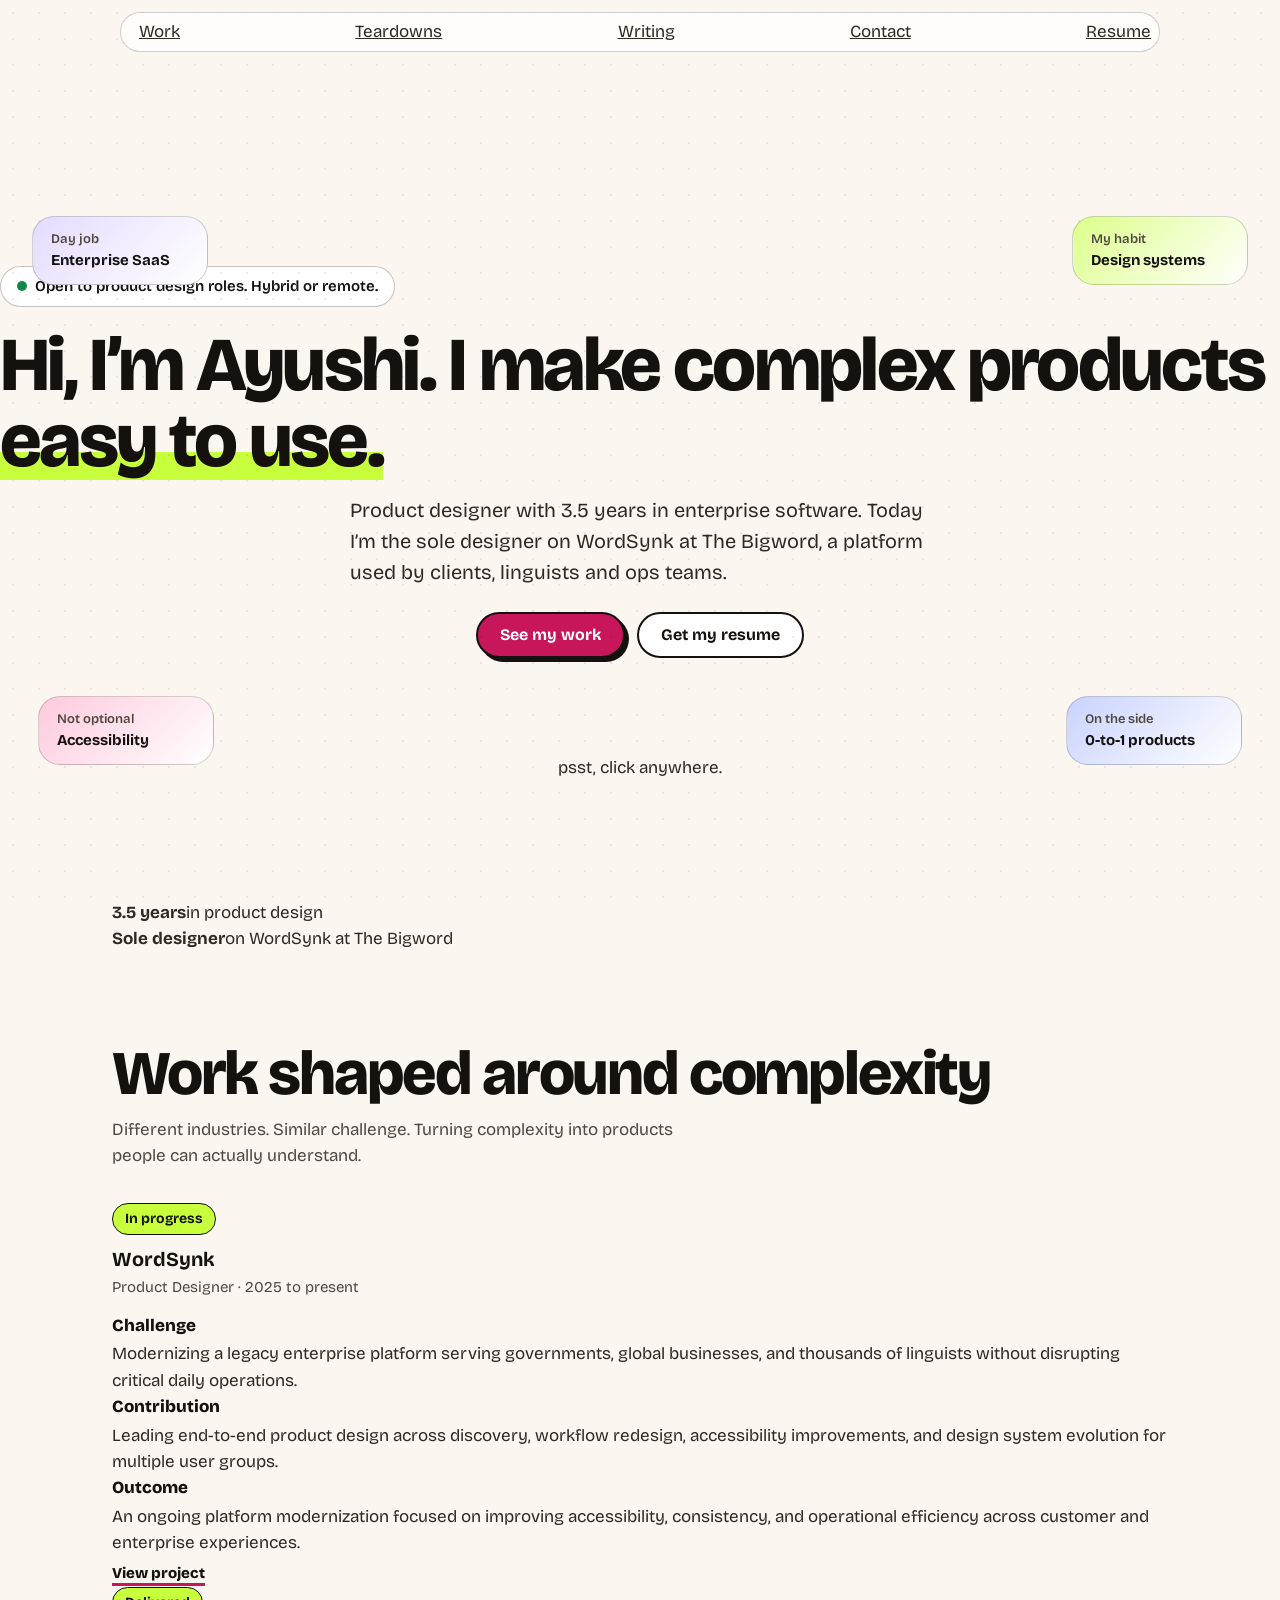
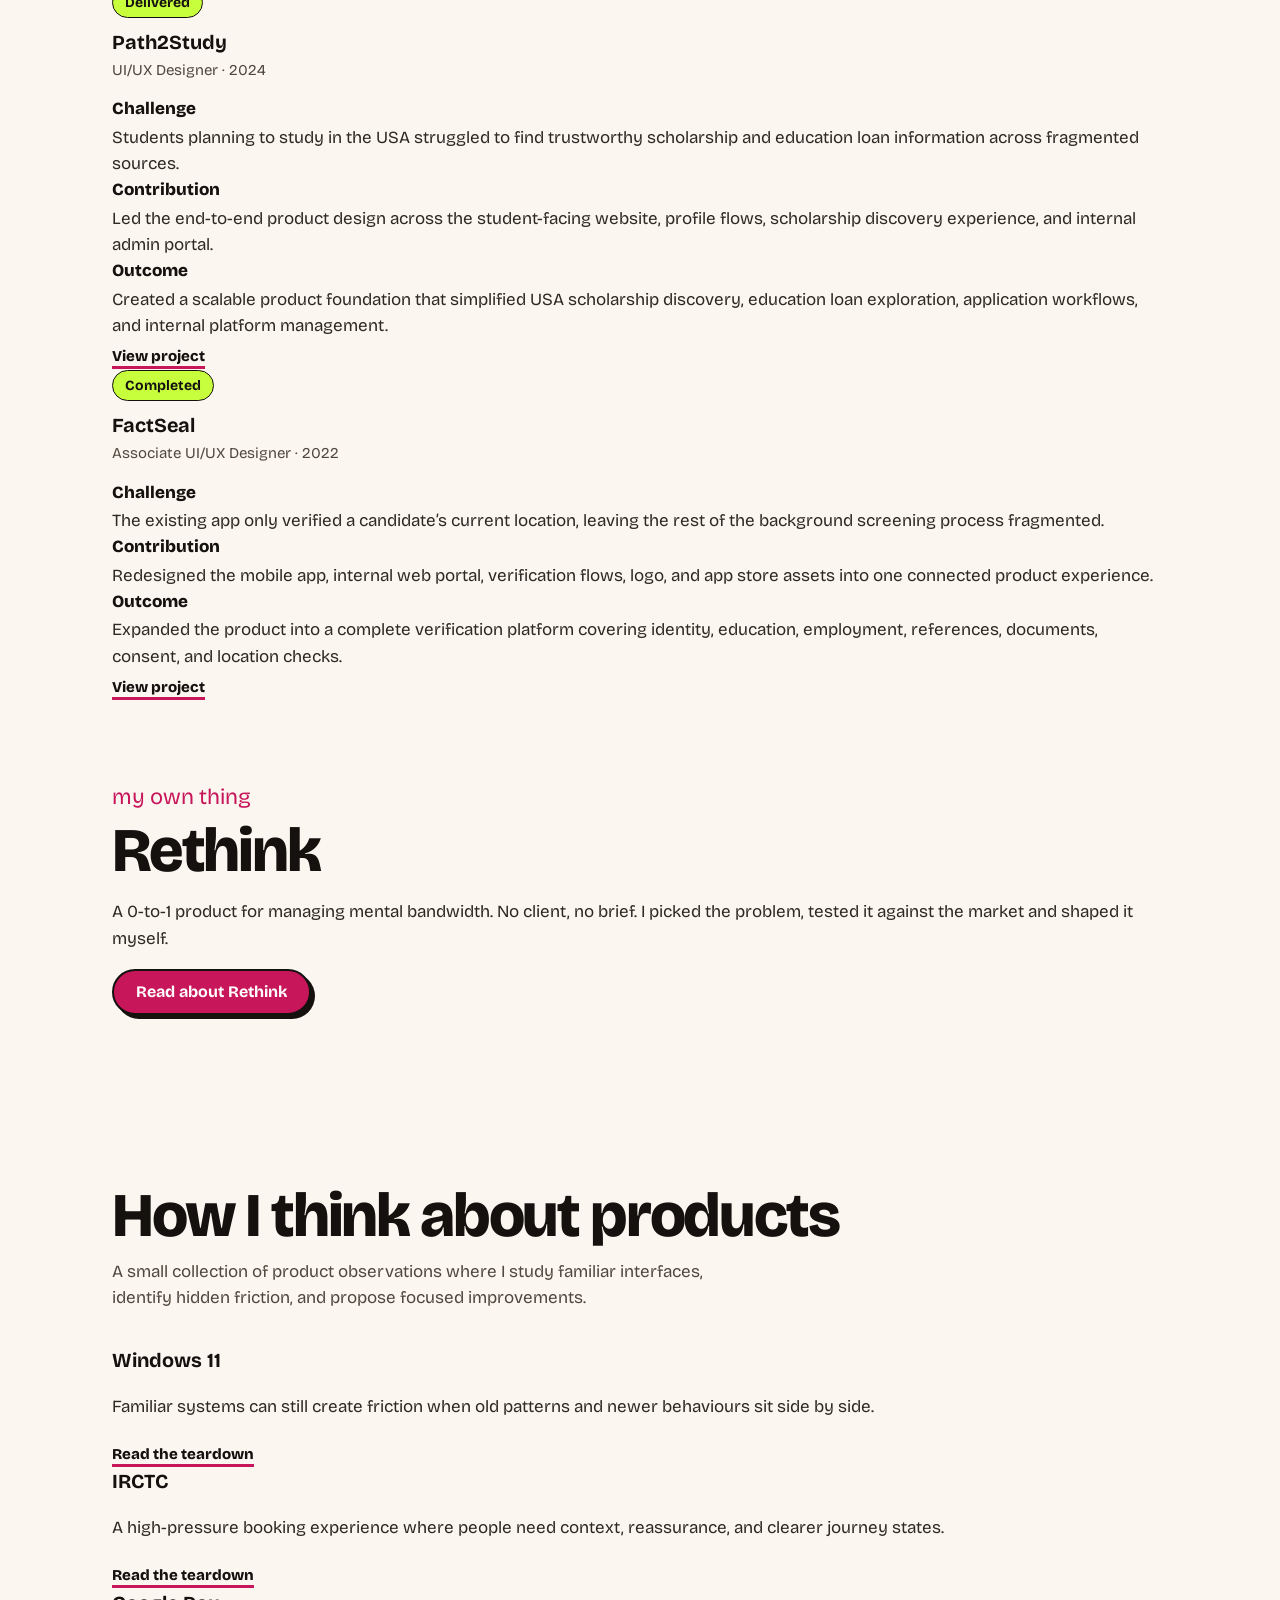
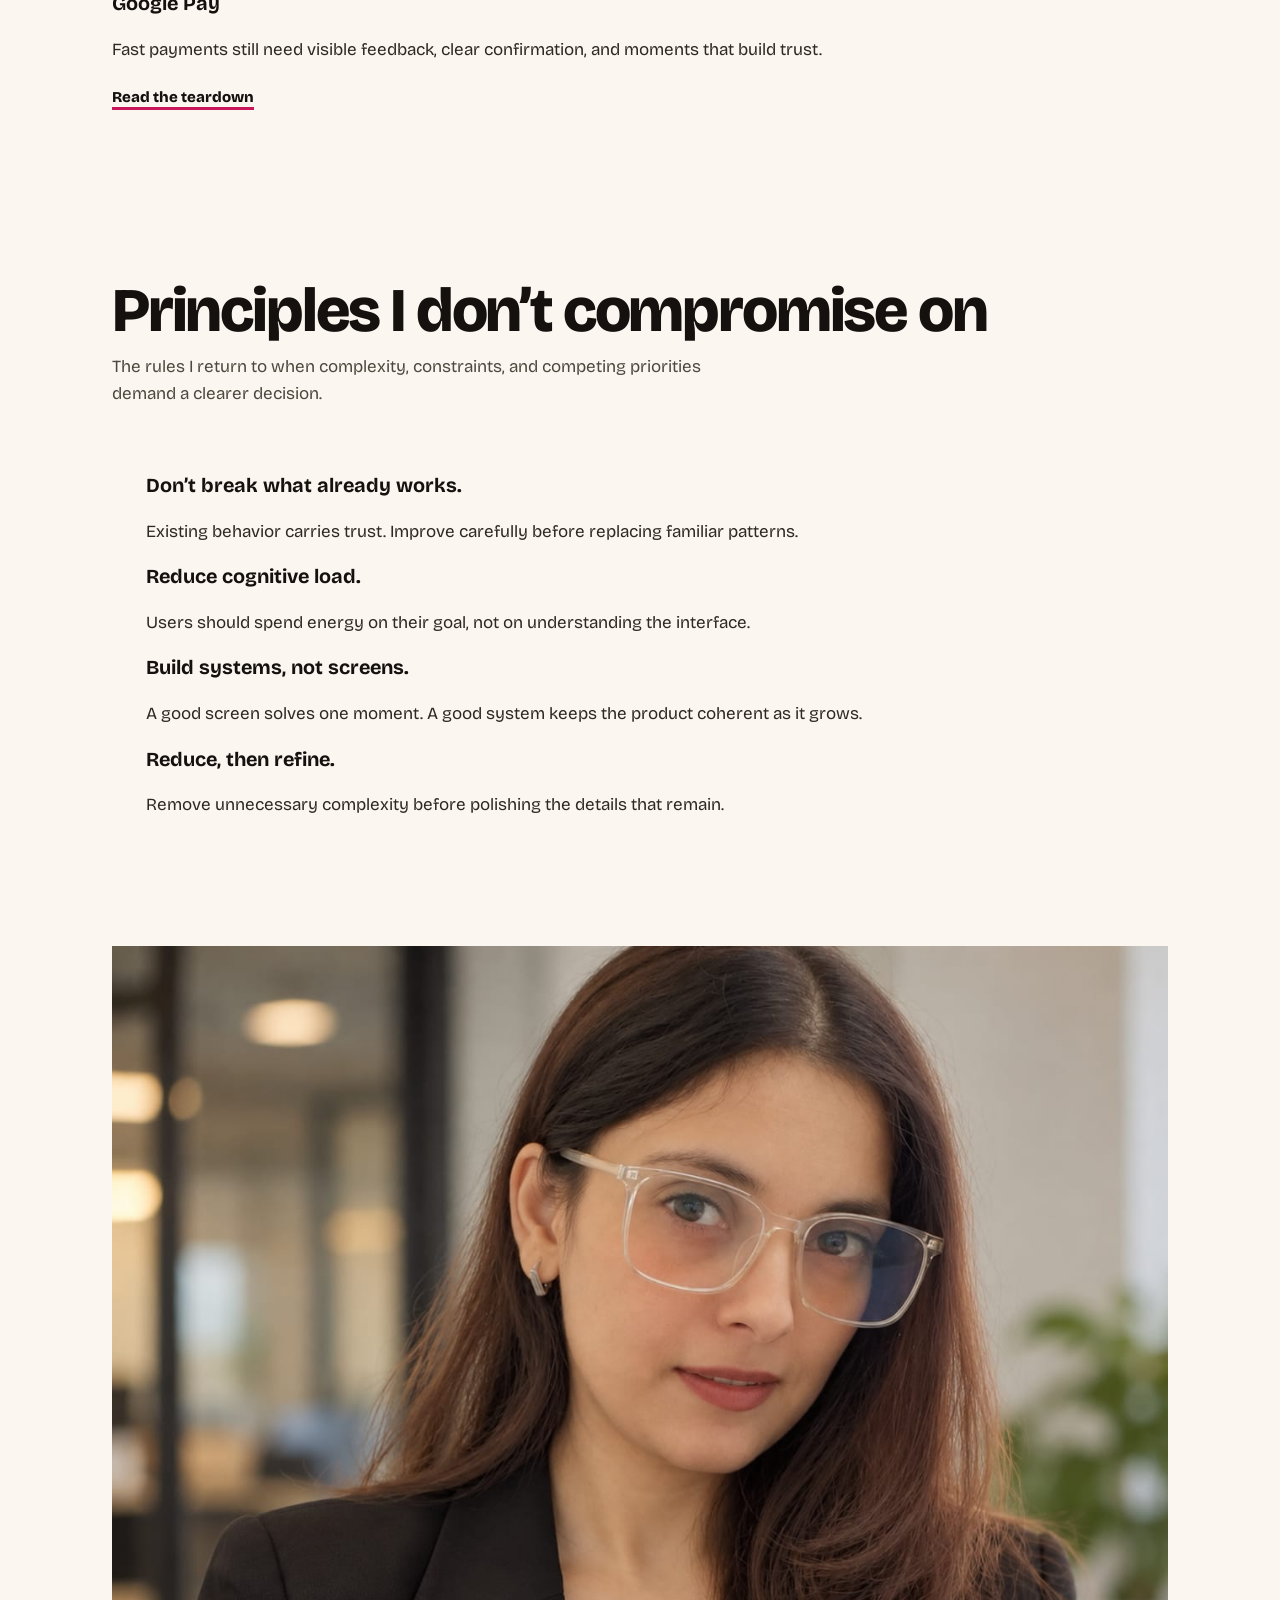
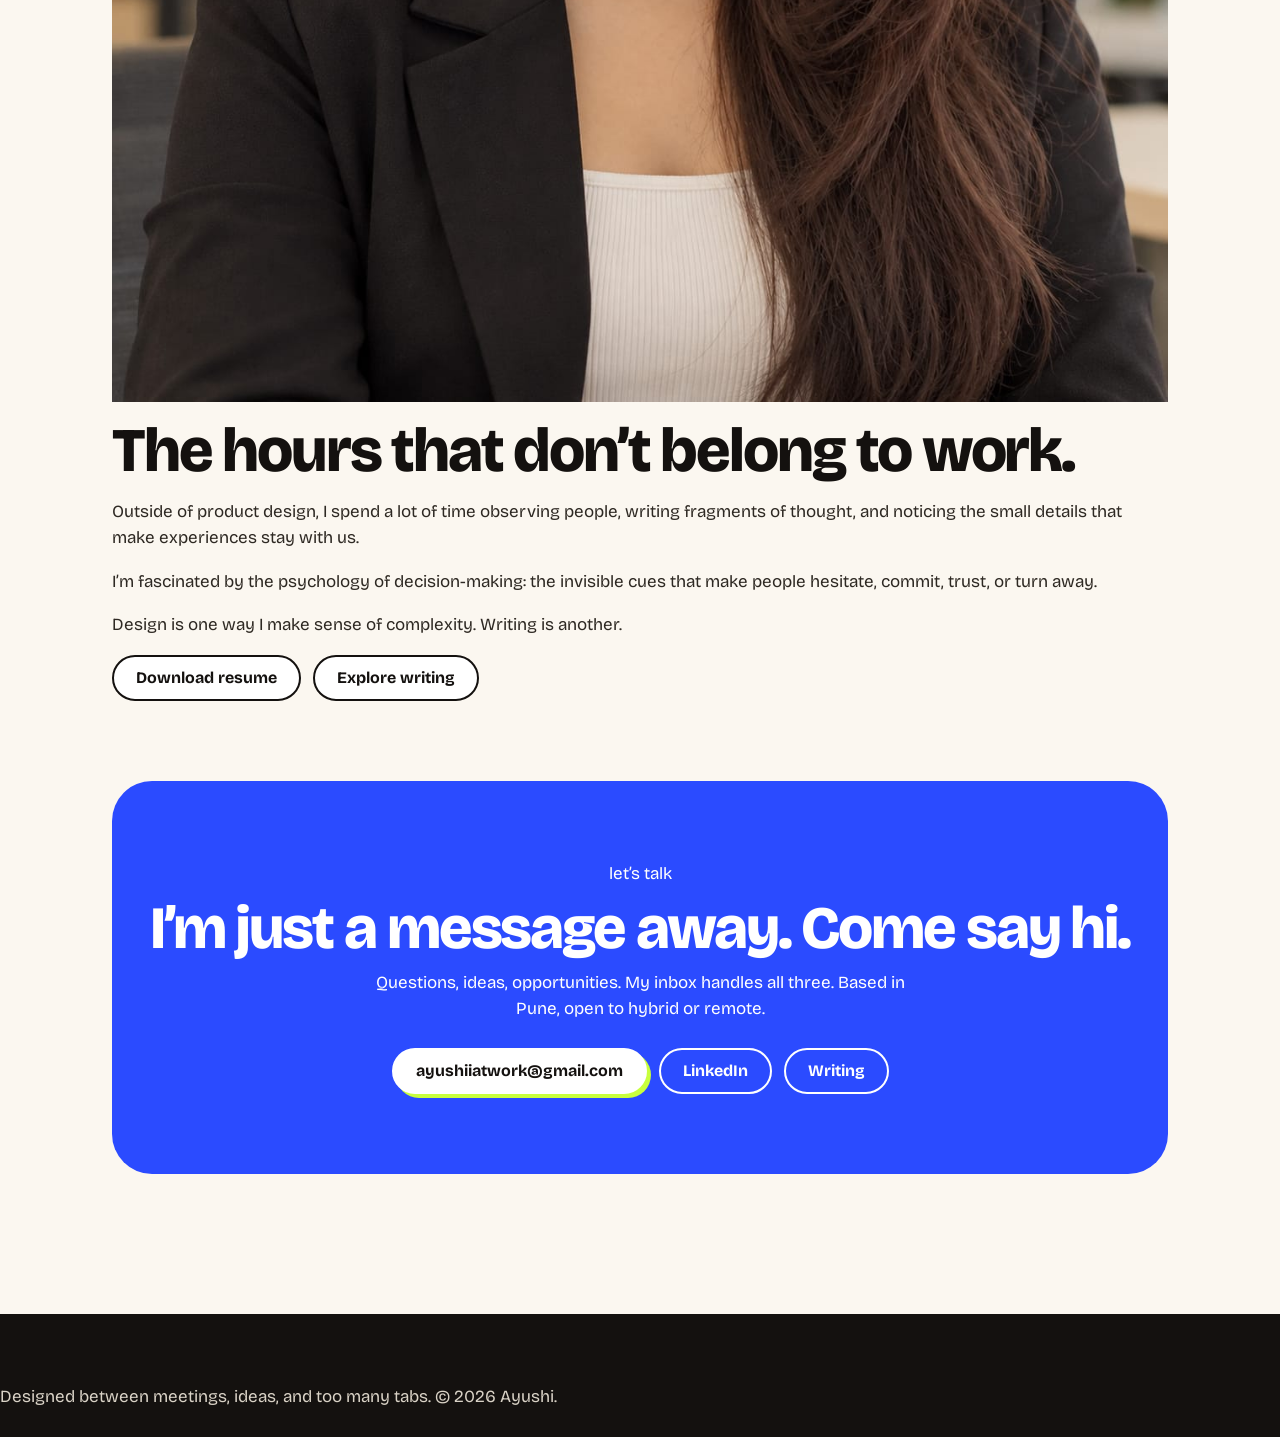
==== commit f03b7aa3: "Add files via upload" ====
--- a/index.html
+++ b/index.html
@@ -11,7 +11,7 @@
 <link rel="preconnect" href="https://fonts.googleapis.com">
 <link rel="preconnect" href="https://fonts.gstatic.com" crossorigin>
 <link href="https://fonts.googleapis.com/css2?family=Bricolage+Grotesque:opsz,wght@12..96,400;12..96,600;12..96,800&family=Permanent+Marker&display=swap" rel="stylesheet">
-<link rel="stylesheet" href="style-3.css">
+<link rel="stylesheet" href="style.css?v=3">
 </head>
 <body>
 <a class="skip" href="#main">Skip to content</a>
@@ -644,6 +644,6 @@
 </article>
 </main>
 <footer>Designed between meetings, ideas, and too many tabs. © 2026 Ayushi.</footer>
-<script src="script-3.js"></script>
+<script src="script.js?v=3"></script>
 </body>
 </html>
--- a/style.css
+++ b/style.css
@@ -0,0 +1,212 @@
+
+:root{--paper:#FBF7F0;--ink:#14110F;--body:#2E2923;--mute:#4F483F;--pink:#C8165B;--lime:#C8FF3D;--blue:#2B4BFF;--lilac:#E4DBFF;--glass:rgba(255,255,255,.74);color-scheme:light;box-sizing:border-box;padding-top:env(safe-area-inset-top,0px);padding-bottom:env(safe-area-inset-bottom,0px)}
+*,*::before,*::after{box-sizing:inherit}
+html{scroll-behavior:smooth;scroll-padding-top:90px}
+body{margin:0;background:var(--paper);color:var(--body);font-family:'Bricolage Grotesque',system-ui,sans-serif;font-size:17px;line-height:1.55;overflow-x:hidden}
+h1,h2,h3{color:var(--ink);margin:0}
+a{color:inherit}img{max-width:100%;height:auto}
+:focus-visible{outline:3px solid var(--blue);outline-offset:3px;border-radius:8px}
+.mono{font-family:'Space Mono',monospace;font-size:12.5px;letter-spacing:.08em;text-transform:uppercase}
+.mk{font-family:'Permanent Marker',cursive;font-weight:400}
+.wrap{max-width:1100px;margin:0 auto;padding:0 22px}
+#ld{position:fixed;inset:0;z-index:100;background:var(--paper);display:grid;place-items:center;transition:transform .9s cubic-bezier(.7,0,.2,1)}
+#ld.out{transform:translateY(-100%)}
+#ld svg.ls{position:absolute;inset:0;width:100%;height:100%}
+#ld line{stroke:var(--ink);stroke-width:2;stroke-dasharray:1;stroke-dashoffset:1;vector-effect:non-scaling-stroke;animation:draw .35s forwards}
+@keyframes draw{to{stroke-dashoffset:0}}
+.nd{position:absolute;width:34px;height:34px;transform:translate(-50%,-50%) scale(0);animation:pop .4s cubic-bezier(.3,1.6,.5,1) forwards}
+@keyframes pop{to{transform:translate(-50%,-50%) scale(1) rotate(12deg)}}
+#hw{position:relative;z-index:2;font-size:clamp(54px,12vw,130px);line-height:1;padding:.1em .3em;background:rgba(251,247,240,.85);border-radius:30px;color:var(--ink);min-width:3ch;text-align:center}
+#hw b{display:inline-block;font-weight:400;animation:wp .3s ease-out}
+@keyframes wp{from{transform:scale(.7) rotate(-6deg);opacity:0}}
+#sk{position:absolute;right:20px;bottom:calc(env(safe-area-inset-bottom,0px) + 20px);z-index:3}
+.btn{display:inline-flex;align-items:center;justify-content:center;gap:8px;min-height:46px;padding:0 22px;border-radius:999px;font-weight:700;text-decoration:none;border:2px solid var(--ink);background:#fff;color:var(--ink);font-family:inherit;font-size:16px;cursor:pointer;transition:transform .15s}
+.btn:hover{transform:translateY(-2px)}
+.btn.p{background:var(--pink);color:#fff;box-shadow:4px 4px 0 var(--ink)}
+.btn.sm{min-height:40px;padding:0 16px;font-size:15px}
+nav.top{position:fixed;top:calc(env(safe-area-inset-top,0px) + 12px);left:50%;transform:translateX(-50%);z-index:30;width:calc(100% - 24px);max-width:1040px;display:flex;align-items:center;justify-content:space-between;gap:8px;padding:6px 8px 6px 18px;background:var(--glass);backdrop-filter:blur(14px);-webkit-backdrop-filter:blur(14px);border:1.5px solid rgba(20,17,15,.2);border-radius:999px}
+.logo{display:flex;align-items:center;gap:8px;font-weight:800;font-size:22px;letter-spacing:-.03em;text-decoration:none;color:var(--ink);min-height:44px}
+.logo svg{width:26px;height:26px}
+.links{display:flex;gap:2px}
+.links a{padding:0 14px;min-height:44px;display:flex;align-items:center;border-radius:999px;text-decoration:none;font-family:'Space Mono',monospace;font-size:14px;color:var(--ink)}
+.links a:hover{background:var(--lime)}
+.hero{position:relative;min-height:100svh;display:grid;place-items:center;padding:120px 0 70px;overflow:hidden}
+.hero::before{content:"";position:absolute;inset:0;background-image:radial-gradient(rgba(20,17,15,.14) 1.2px,transparent 1.2px);background-size:26px 26px;opacity:.6}
+.blob{position:absolute;width:520px;height:520px;border-radius:50%;background:radial-gradient(circle,rgba(255,61,129,.28),rgba(200,255,61,.22) 55%,transparent 70%);filter:blur(30px);left:50%;top:50%;transform:translate(-50%,-50%)}
+.hin{position:relative;z-index:3;text-align:center;max-width:700px;margin:0 22px;padding:30px 26px;border-radius:36px;background:rgba(251,247,240,.84);backdrop-filter:blur(8px);-webkit-backdrop-filter:blur(8px)}
+.chip{display:inline-flex;align-items:center;gap:8px;padding:8px 16px;background:#fff;border:1.5px solid rgba(20,17,15,.25);border-radius:999px;font-size:15px;font-weight:600;color:var(--ink)}
+.dot{width:10px;height:10px;border-radius:50%;background:#12874A;flex:none}
+h1{font-size:clamp(36px,6.4vw,76px);line-height:1;letter-spacing:-.035em;font-weight:800;margin:20px 0 16px}
+.scrib{background:linear-gradient(transparent 62%,var(--lime) 62% 92%,transparent 92%)}
+.sub{font-size:clamp(17px,2.2vw,20px);max-width:580px;margin:0 auto 24px}
+.btns{display:flex;gap:12px;justify-content:center;flex-wrap:wrap}
+.stk{position:absolute;z-index:2;width:176px;padding:12px 18px;border:1.5px solid rgba(20,17,15,.18);border-radius:22px;font-weight:700;font-size:15px;color:var(--ink);animation:bob 5s ease-in-out infinite}
+.stk b{display:block;font-weight:600;font-size:13px;color:var(--mute)}
+@keyframes bob{50%{transform:translateY(-8px) rotate(1.5deg)}}
+.s1{left:2.5%;top:24%;background:linear-gradient(135deg,#E4DBFF,#fff)}.s2{right:2.5%;top:24%;background:linear-gradient(135deg,#DDFF8A,#fff);animation-delay:-1.5s}
+.s3{left:3%;bottom:15%;background:linear-gradient(135deg,#FFC9DD,#fff);animation-delay:-3s}.s4{right:3%;bottom:15%;background:linear-gradient(135deg,#C9D3FF,#fff);animation-delay:-4s}
+section{padding:80px 0}
+.eyebrow{color:var(--pink);font-family:'Space Mono',monospace;font-size:13px;letter-spacing:.1em;text-transform:uppercase;font-weight:700}
+h2{font-size:clamp(34px,6vw,62px);line-height:1;letter-spacing:-.035em;font-weight:800;margin:10px 0 12px}
+.lead{max-width:600px;color:var(--mute);margin:0 0 34px}
+.proj{display:grid;grid-template-columns:minmax(260px,.85fr) 2fr;border:2px solid var(--ink);border-radius:34px;overflow:hidden;background:#fff;box-shadow:10px 10px 0 var(--ink);margin-bottom:46px}
+.pl{position:relative;padding:24px;color:#fff;display:flex;flex-direction:column;justify-content:space-between;gap:20px;min-height:380px}
+.num{font-size:clamp(70px,9vw,110px);font-weight:800;letter-spacing:-.05em;line-height:.9;text-align:right;color:rgba(255,255,255,.92)}
+.star{position:absolute;left:20px;top:20px;width:34px;height:34px}
+.mini{display:grid;gap:10px}
+.mr{display:flex;align-items:center;gap:10px;background:#fff;color:var(--ink);padding:11px 14px;border-radius:16px;font-weight:700;font-size:15px}
+.mr i{width:14px;height:14px;border-radius:50%;flex:none}
+.mr em{margin-left:auto;font-style:normal;font-family:'Space Mono',monospace;font-size:11px;padding:3px 9px;border-radius:999px;background:var(--lime);color:var(--ink);text-transform:uppercase}
+.mr em.d{background:var(--ink);color:#fff}.mr em.l{background:var(--lilac)}
+.tg{display:flex;flex-wrap:wrap;gap:8px}
+.tg span{background:rgba(20,17,15,.82);color:#fff;font-family:'Space Mono',monospace;font-size:11.5px;letter-spacing:.07em;text-transform:uppercase;padding:8px 13px;border-radius:999px}
+.c1{background:linear-gradient(160deg,#4A62FF,#2438C9)}.c2{background:linear-gradient(160deg,#EE6C98,#C8265F)}.c3{background:linear-gradient(160deg,#8D74F0,#5B3FD0)}
+.pr{padding:30px 34px;display:flex;flex-direction:column}
+.ph{display:flex;justify-content:space-between;align-items:baseline;gap:12px;margin-bottom:14px}
+.ph h3{font-size:clamp(30px,4vw,44px);letter-spacing:-.04em}
+.row{display:grid;grid-template-columns:120px 1fr;gap:18px;padding:16px 0;border-top:2px dashed rgba(20,17,15,.22)}
+.row .mono{color:var(--pink);font-weight:700;padding-top:4px}
+.row p{margin:0}
+.hl{background:linear-gradient(transparent 58%,var(--lime) 58%);font-weight:700;color:var(--ink)}
+.pf{display:flex;justify-content:space-between;align-items:center;gap:14px;margin-top:auto;padding-top:18px;flex-wrap:wrap}
+.pf .mono{color:var(--mute);display:flex;gap:8px;align-items:center}
+.pf .mono::before{content:"";width:12px;height:12px;border-radius:3px;background:var(--blue)}
+.rt{display:grid;grid-template-columns:1.2fr 1fr;gap:30px;padding:40px;border:2px solid var(--ink);border-radius:38px;background:linear-gradient(135deg,#E4DBFF,#FFE0EC 55%,#EAFFB6);overflow:hidden}
+.rt p{max-width:520px}
+.bw{background:var(--glass);border:2px solid var(--ink);border-radius:28px;padding:22px;align-self:center;box-shadow:8px 8px 0 var(--lime)}
+.bar{height:16px;border-radius:99px;background:#fff;border:2px solid var(--ink);overflow:hidden;margin:12px 0}
+.bar i{display:block;height:100%;width:62%;background:linear-gradient(90deg,var(--pink),var(--lime))}
+.bw .tg span{background:#fff;color:var(--ink);border:1.5px solid var(--ink)}
+footer{background:var(--ink);color:#d9d2c6;padding:70px 0 26px;margin-top:40px}
+.ft{display:flex;justify-content:space-between;gap:30px;flex-wrap:wrap}
+.ft h3{color:#fff;font-size:26px;letter-spacing:-.03em;display:flex;gap:10px;align-items:center}
+.ft p{max-width:380px;font-family:'Space Mono',monospace;font-size:13px;line-height:1.8;color:#b9b2a6}
+.ft a{text-decoration:none;font-family:'Space Mono',monospace;font-size:13px;letter-spacing:.1em;text-transform:uppercase;color:#d9d2c6;min-height:44px;display:inline-flex;align-items:center}
+.big{font-size:clamp(70px,17vw,230px);font-weight:800;letter-spacing:-.04em;line-height:1;text-align:center;color:transparent;-webkit-text-stroke:1.5px rgba(255,255,255,.4);margin:40px 0 20px;user-select:none}
+.fb{border-top:1.5px dashed rgba(255,255,255,.25);padding-top:18px;display:flex;justify-content:space-between;gap:14px;flex-wrap:wrap;font-family:'Space Mono',monospace;font-size:12px;letter-spacing:.07em;text-transform:uppercase;color:#b9b2a6}
+.up{position:fixed;right:18px;bottom:calc(env(safe-area-inset-bottom,0px) + 18px);z-index:20;width:54px;height:54px;border-radius:50%;background:var(--lime);border:2px solid var(--ink);display:grid;place-items:center;font-size:24px;text-decoration:none;color:var(--ink)}
+@media(max-width:1060px){.stk{width:auto;max-width:46%}.s1{left:14px;top:92px}.s2{right:14px;top:116px}.s3{left:14px;bottom:80px}.s4{right:14px;bottom:36px}.hero{padding:170px 0 130px}.hin{width:calc(100% - 44px);margin:0}}
+@media(max-width:820px){.proj,.rt{grid-template-columns:1fr}.pl{min-height:0}.row{grid-template-columns:1fr;gap:4px}.pr{padding:22px}.rt{padding:26px}.links a:nth-child(n+3){display:none}section{padding:60px 0}.stk{padding:9px 13px;font-size:14px}.stk b{font-size:12px}}
+@media(prefers-reduced-motion:reduce){*{animation:none!important;transition:none!important}}
+.g3{display:grid;grid-template-columns:repeat(3,1fr);gap:16px}.g4{display:grid;grid-template-columns:repeat(4,1fr);gap:14px;margin-top:10px}.g2{display:grid;grid-template-columns:repeat(2,1fr);gap:16px}
+.cd{padding:24px;border:2px solid var(--ink);border-radius:26px;background:#fff}.cd h3{font-size:22px;letter-spacing:-.02em;margin-bottom:8px}.cd p{margin:0 0 10px}.cd .mono{color:var(--pink);font-weight:700}
+.g3 .c1{background:var(--lilac)}.g3 .c2{background:#FFE0EC}.g3 .c3{background:#DDFF8A}
+.nm{display:block;font-weight:800;font-size:30px;color:var(--pink);line-height:1;margin-bottom:10px}.k1{background:#fff}.k2{background:var(--lilac)}.k3{background:var(--lime)}.k4{background:#FFE0EC}
+.g2 .p1{background:var(--lime)}.g2 .cd p{color:var(--ink)}
+.abt{display:grid;grid-template-columns:240px 1fr;gap:34px;align-items:center}.abt img{width:100%;aspect-ratio:4/5;object-fit:cover;border:2px solid var(--ink);border-radius:32px;box-shadow:6px 6px 0 var(--lilac)}
+@media(max-width:900px){.g4{grid-template-columns:1fr 1fr}}@media(max-width:820px){.g3,.g2,.abt{grid-template-columns:1fr}.abt img{max-width:240px}}@media(max-width:520px){.g4{grid-template-columns:1fr}}
+
+/* inner pages */
+.view{padding:110px 0 60px}
+.back,.back-link{display:inline-flex;align-items:center;min-height:44px;font-weight:700;color:var(--ink);margin-bottom:10px;text-decoration-color:var(--pink);text-underline-offset:5px}
+
+.view h2{font-size:clamp(24px,3.4vw,32px);margin:0 0 10px}
+.view p,.view li{max-width:700px}
+.view ul{padding-left:22px}
+.kicker{display:inline-block;padding:4px 12px;border-radius:999px;background:var(--lime);border:1.5px solid var(--ink);font-size:14px;font-weight:700;color:var(--ink);margin:6px 0 0}
+.case-subtitle{font-size:20px;color:var(--mute);margin:0 0 18px}
+.case-meta{display:grid;grid-template-columns:repeat(4,1fr);gap:10px;margin:18px 0}
+.case-meta div{padding:14px 16px;border-radius:20px;background:var(--glass);border:1.5px solid rgba(20,17,15,.18)}
+.case-meta dt{font-size:13px;color:var(--mute);font-weight:600}
+.case-meta dd{font-weight:800;color:var(--ink)}
+.case-intro{font-size:19px}
+.article-body section{padding:34px 0 0}
+.case-label{display:inline-grid;place-items:center;min-width:40px;height:30px;padding:0 10px;margin:0 0 8px;border-radius:999px;background:var(--pink);color:#fff;font-weight:800;font-size:14px}
+.decision-grid{display:grid;grid-template-columns:repeat(auto-fit,minmax(210px,1fr));gap:14px;margin:18px 0}
+.decision-grid>article{padding:20px;border-radius:22px;border:2px solid var(--ink);background:#fff}
+.decision-grid>article:nth-child(2n){background:var(--lilac)}.decision-grid>article:nth-child(3n){background:var(--lime)}
+.decision-grid h3{font-size:19px;margin:0 0 6px}.decision-grid p{margin:0}
+.chip-grid{display:flex;flex-wrap:wrap;gap:8px;margin:14px 0}
+.chip-grid span{padding:8px 14px;border-radius:999px;background:#fff;border:1.5px solid var(--ink);font-weight:600;color:var(--ink);font-size:15px}
+.process-flow{list-style:none;padding:0;margin:16px 0;display:grid;grid-template-columns:repeat(auto-fit,minmax(150px,1fr));gap:10px}
+.process-flow li{padding:14px;border-radius:20px;background:var(--glass);border:1.5px solid rgba(20,17,15,.2);font-weight:700;color:var(--ink)}
+.process-flow li span{display:block;color:var(--pink);font-size:14px}
+.evidence-block{margin:18px 0;padding:14px;border-radius:26px;border:2px solid var(--ink);background:#fff}
+.evidence-block img{display:block;width:100%;border-radius:16px}
+.evidence-block figcaption span{display:block;font-weight:800;color:var(--ink);margin-top:10px}
+.evidence-block figcaption p{margin:2px 0 0}
+.evidence-block figcaption h3{margin:6px 0}
+.visual-evidence-grid{display:grid;grid-template-columns:repeat(2,1fr);gap:14px}
+.protected-visual-placeholder{display:grid;gap:10px;padding:18px;border-radius:18px;background:linear-gradient(135deg,var(--lilac),#FFE0EC)}
+.protected-window{height:40px;border-radius:12px;background:rgba(255,255,255,.7)}
+.protected-visual-placeholder p{margin:0;font-weight:700;color:var(--ink)}
+.case-nav{display:flex;gap:12px;flex-wrap:wrap;margin-top:40px}
+.case-nav__item{display:block;flex:1;min-width:200px;padding:18px 20px;border-radius:22px;border:2px solid var(--ink);background:#fff;text-decoration:none;color:var(--ink);font-weight:800}
+.case-nav__item span:first-child{display:block;font-size:13px;color:var(--mute);font-weight:600}
+.box{padding:22px 24px;border-radius:24px;border:2px solid var(--ink);background:var(--lilac);margin:26px 0}
+.box p{margin:0;color:var(--ink)}
+.pager{display:flex;gap:12px;flex-wrap:wrap;margin-top:34px}
+.arts,.poemlist{list-style:none;padding:0;margin:0 0 10px;display:grid;gap:12px}
+.arts a,.poemlist a{display:block;padding:18px 22px;border-radius:22px;border:2px solid var(--ink);background:#fff;text-decoration:none;color:var(--ink);font-weight:700}
+.arts a:hover,.poemlist a:hover{background:var(--lime)}
+.arts small,.poemlist small{display:block;font-weight:500;color:var(--mute)}
+.poem-body{font-size:clamp(17px,2.2vw,19px);line-height:1.5;white-space:pre-line;padding:24px 26px;border-radius:30px;background:var(--glass);border:2px solid var(--ink);max-width:640px;margin-top:20px;box-shadow:6px 6px 0 var(--lilac)}
+.poem-body em{font-style:italic}.poem-emphasis{background:linear-gradient(transparent 60%,var(--lime) 60%);font-weight:700}
+.six-grid{display:grid;grid-template-columns:repeat(3,1fr);gap:14px;margin:18px 0}
+.six{padding:20px;border-radius:24px;border:2px solid var(--ink);background:#fff;min-height:130px}
+.six span{display:block;font-weight:800;font-size:30px;line-height:1;color:var(--pink)}
+.six h3{margin:12px 0 0;font-size:19px;line-height:1.25}
+.six:nth-child(2){background:var(--lilac)}.six:nth-child(3){background:var(--lime)}.six:nth-child(4){background:#FFE0EC}.six:nth-child(5){background:#DCE3FF}.six:nth-child(6){background:#fff}
+.board{display:grid;grid-template-columns:repeat(3,1fr);gap:14px;margin:18px 0}
+.bc{padding:22px;border-radius:26px;border:2px solid var(--ink);background:#fff}
+.bc h3{margin:12px 0 6px;font-size:22px}.bc p{margin:0}
+.bc.live{background:var(--lime);box-shadow:5px 5px 0 var(--ink)}.bc.now{background:var(--lilac)}.bc.next{background:var(--glass);border-style:dashed}
+.pill{display:inline-block;padding:3px 12px;border-radius:999px;background:var(--ink);color:#fff;font-size:14px;font-weight:700}
+.process-flow li{position:relative}
+@media(max-width:820px){.six-grid,.board{grid-template-columns:1fr 1fr}}
+@media(max-width:560px){.six-grid,.board{grid-template-columns:1fr}}
+
+.view h1{font-size:clamp(36px,7vw,64px);margin:6px 0 8px}
+.view .band h1{font-size:clamp(40px,8vw,72px);margin:8px 0 4px}
+.meta{color:var(--mute);font-size:15px;margin:0 0 14px}
+.tag{display:inline-block;padding:4px 12px;border-radius:999px;background:var(--lime);border:1.5px solid var(--ink);font-size:14px;font-weight:700;color:var(--ink);margin-bottom:10px}
+.box{padding:22px 24px;border-radius:24px;border:2px solid var(--ink);background:var(--lilac);margin:26px 0}.box p{margin:0;color:var(--ink)}.pager{display:flex;gap:12px;flex-wrap:wrap;margin-top:34px}
+.back{display:inline-flex;align-items:center;min-height:44px;font-weight:700;color:var(--ink);text-underline-offset:5px;text-decoration-color:var(--pink)}
+.six-grid{display:grid;grid-template-columns:repeat(3,1fr);gap:14px;margin:18px 0}
+.six{padding:20px;border-radius:24px;border:2px solid var(--ink);background:#fff;min-height:130px}
+.six span{display:block;font-weight:800;font-size:30px;line-height:1;color:var(--pink)}
+.six h3{margin:12px 0 0;font-size:19px;line-height:1.25}
+.six:nth-child(2){background:var(--lilac)}.six:nth-child(3){background:var(--lime)}.six:nth-child(4){background:#FFE0EC}.six:nth-child(5){background:#DCE3FF}.six:nth-child(6){background:#fff}
+.board{display:grid;grid-template-columns:repeat(3,1fr);gap:14px;margin:18px 0}
+.bc{padding:22px;border-radius:26px;border:2px solid var(--ink);background:#fff}
+.bc h3{margin:12px 0 6px;font-size:22px}.bc p{margin:0}
+.bc.live{background:var(--lime);box-shadow:5px 5px 0 var(--ink)}.bc.now{background:var(--lilac)}.bc.next{background:var(--glass);border-style:dashed}
+.pill{display:inline-block;padding:3px 12px;border-radius:999px;background:var(--ink);color:#fff;font-size:14px;font-weight:700}
+.process-flow li{position:relative}
+@media(max-width:820px){.six-grid,.board{grid-template-columns:1fr 1fr}}
+@media(max-width:560px){.six-grid,.board{grid-template-columns:1fr}}
+
+
+.vw{max-width:900px}
+dl{margin:0}dd{margin:2px 0 0}dt{font-weight:800;color:var(--ink)}.view p,.view li{max-width:700px}
+.band{position:relative;color:#fff;border:2px solid var(--ink);border-radius:30px;padding:30px;margin:6px 0 20px;overflow:hidden}
+.band .mono{opacity:.92;color:#fff}.band h1{color:#fff;font-size:clamp(40px,8vw,72px);margin:8px 0 4px}.band p{margin:0;color:#fff;font-size:19px}
+.bn{position:absolute;right:20px;top:6px;font-size:clamp(70px,14vw,130px);font-weight:800;letter-spacing:-.05em;line-height:1;color:rgba(255,255,255,.9)}
+.band.c1{background:linear-gradient(160deg,#4A62FF,#2438C9)}.band.c2{background:linear-gradient(160deg,#EE6C98,#C8265F)}.band.c3{background:linear-gradient(160deg,#8D74F0,#5B3FD0)}
+.case-meta{border:2px solid var(--ink);border-radius:24px;background:#fff;gap:0;overflow:hidden}
+.case-meta div{border:0;border-left:2px dashed rgba(20,17,15,.25);border-radius:0;background:transparent}.case-meta div:first-child{border-left:0}
+.case-meta dt{color:var(--pink);font-family:'Space Mono',monospace;text-transform:uppercase;letter-spacing:.07em;font-size:12px;font-weight:700}
+.steps{list-style:none;padding:0;margin:16px 0;display:grid;gap:14px}.steps li{display:flex;gap:14px;align-items:flex-start;max-width:720px}
+.steps b{flex:none;width:34px;height:34px;border:2px solid var(--ink);border-radius:50%;display:grid;place-items:center;font-size:14px;color:var(--ink);background:#fff}
+.steps strong{display:block;color:var(--ink)}
+.out{position:relative;margin:34px 0 10px;padding:28px 22px 20px;border:2px solid var(--ink);border-radius:24px;background:#F0FFC7}
+.out .mono{position:absolute;top:-16px;left:18px;background:var(--ink);color:var(--lime);padding:6px 16px;border-radius:999px}
+.out p{margin:0;color:var(--ink);font-size:19px;max-width:none}
+.qt{margin:34px 0 0;padding-top:22px;border-top:2px dashed rgba(20,17,15,.25);font-size:clamp(22px,3.4vw,30px);color:var(--blue);line-height:1.3}
+.qt small{display:block;margin-top:8px;color:var(--mute);font-family:'Space Mono',monospace}
+.chip-grid{counter-reset:c}.chip-grid--role span{counter-increment:c;display:inline-flex;align-items:center;gap:8px}.chip-grid--role span::before{content:counter(c);width:22px;height:22px;border-radius:50%;background:var(--ink);color:#fff;font-size:12px;display:grid;place-items:center;flex:none}
+.contact{text-align:center;padding:80px 22px;border-radius:40px;background:var(--blue);color:#fff;margin:0 0 20px}
+.contact h2{color:#fff;font-size:clamp(34px,6vw,60px)}.contact p{max-width:540px;margin:0 auto 26px;color:#fff}.contact .mk{color:var(--lime);font-size:24px;display:block;margin-bottom:8px}
+.contact .btn{border-color:#fff}.contact .btn.p{background:#fff;color:var(--ink);box-shadow:4px 4px 0 var(--lime)}.contact .btn:not(.p){background:transparent;color:#fff}
+@media(max-width:820px){.case-meta{grid-template-columns:1fr 1fr}.case-meta div:nth-child(3){border-left:0}}
+.narrow.wide{max-width:1040px}
+@media(min-width:900px){.poem-body{max-width:none;columns:2;column-gap:44px}}
+.shape{position:absolute;z-index:1;pointer-events:none;width:46px;height:46px;display:grid;place-items:center;font-size:44px;line-height:1;opacity:.8;animation:spop .5s ease-out both,sfade 2.4s 1.2s forwards}
+.shape.sq{border-radius:14px;width:38px;height:38px}.shape.ci{border-radius:50%;width:34px;height:34px}
+@keyframes spop{from{transform:scale(0) rotate(-60deg)}to{transform:scale(1) rotate(0)}}@keyframes sfade{to{opacity:0}}
+.hero{cursor:crosshair}.nold #ld{display:none}
+.skip{position:absolute;left:12px;top:-60px;background:var(--ink);color:#fff;padding:10px 16px;border-radius:10px;z-index:200}.skip:focus{top:calc(env(safe-area-inset-top,0px) + 8px)}
+.more{display:inline-block;margin-top:6px;font-weight:800;color:var(--ink);text-decoration-thickness:3px;text-decoration-color:var(--pink);text-underline-offset:5px;font-size:15px}
+@media(max-width:820px){.visual-evidence-grid{grid-template-columns:1fr}.case-meta{grid-template-columns:1fr 1fr}.case-meta div:nth-child(3){border-left:0}}
+@media(max-width:560px){nav.top{padding:5px 6px 5px 12px}.logo{font-size:19px;gap:6px}.logo svg:last-child{display:none}.links a{padding:0 8px;font-size:12px}nav.top .btn.sm{padding:0 12px;min-height:38px;font-size:14px}}
+.up{opacity:0;pointer-events:none;transition:opacity .2s}.up.show{opacity:1;pointer-events:auto}
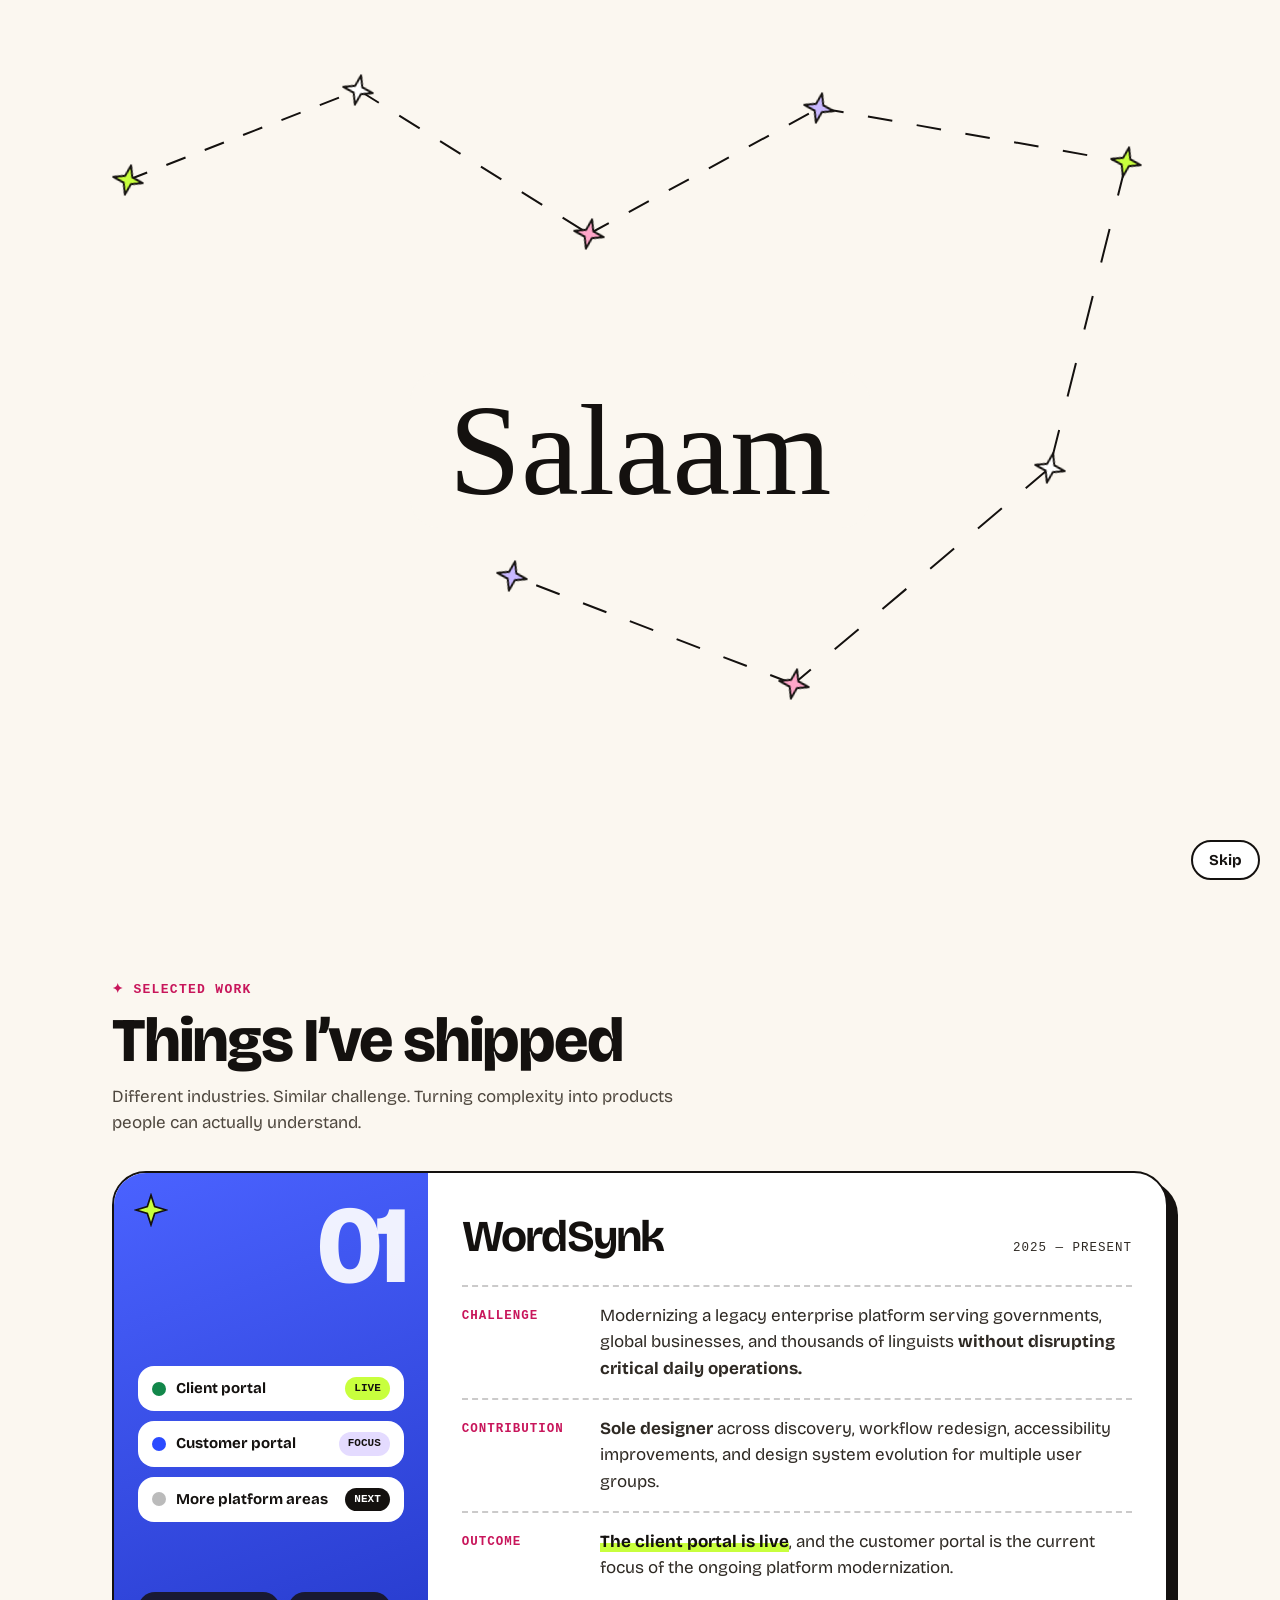
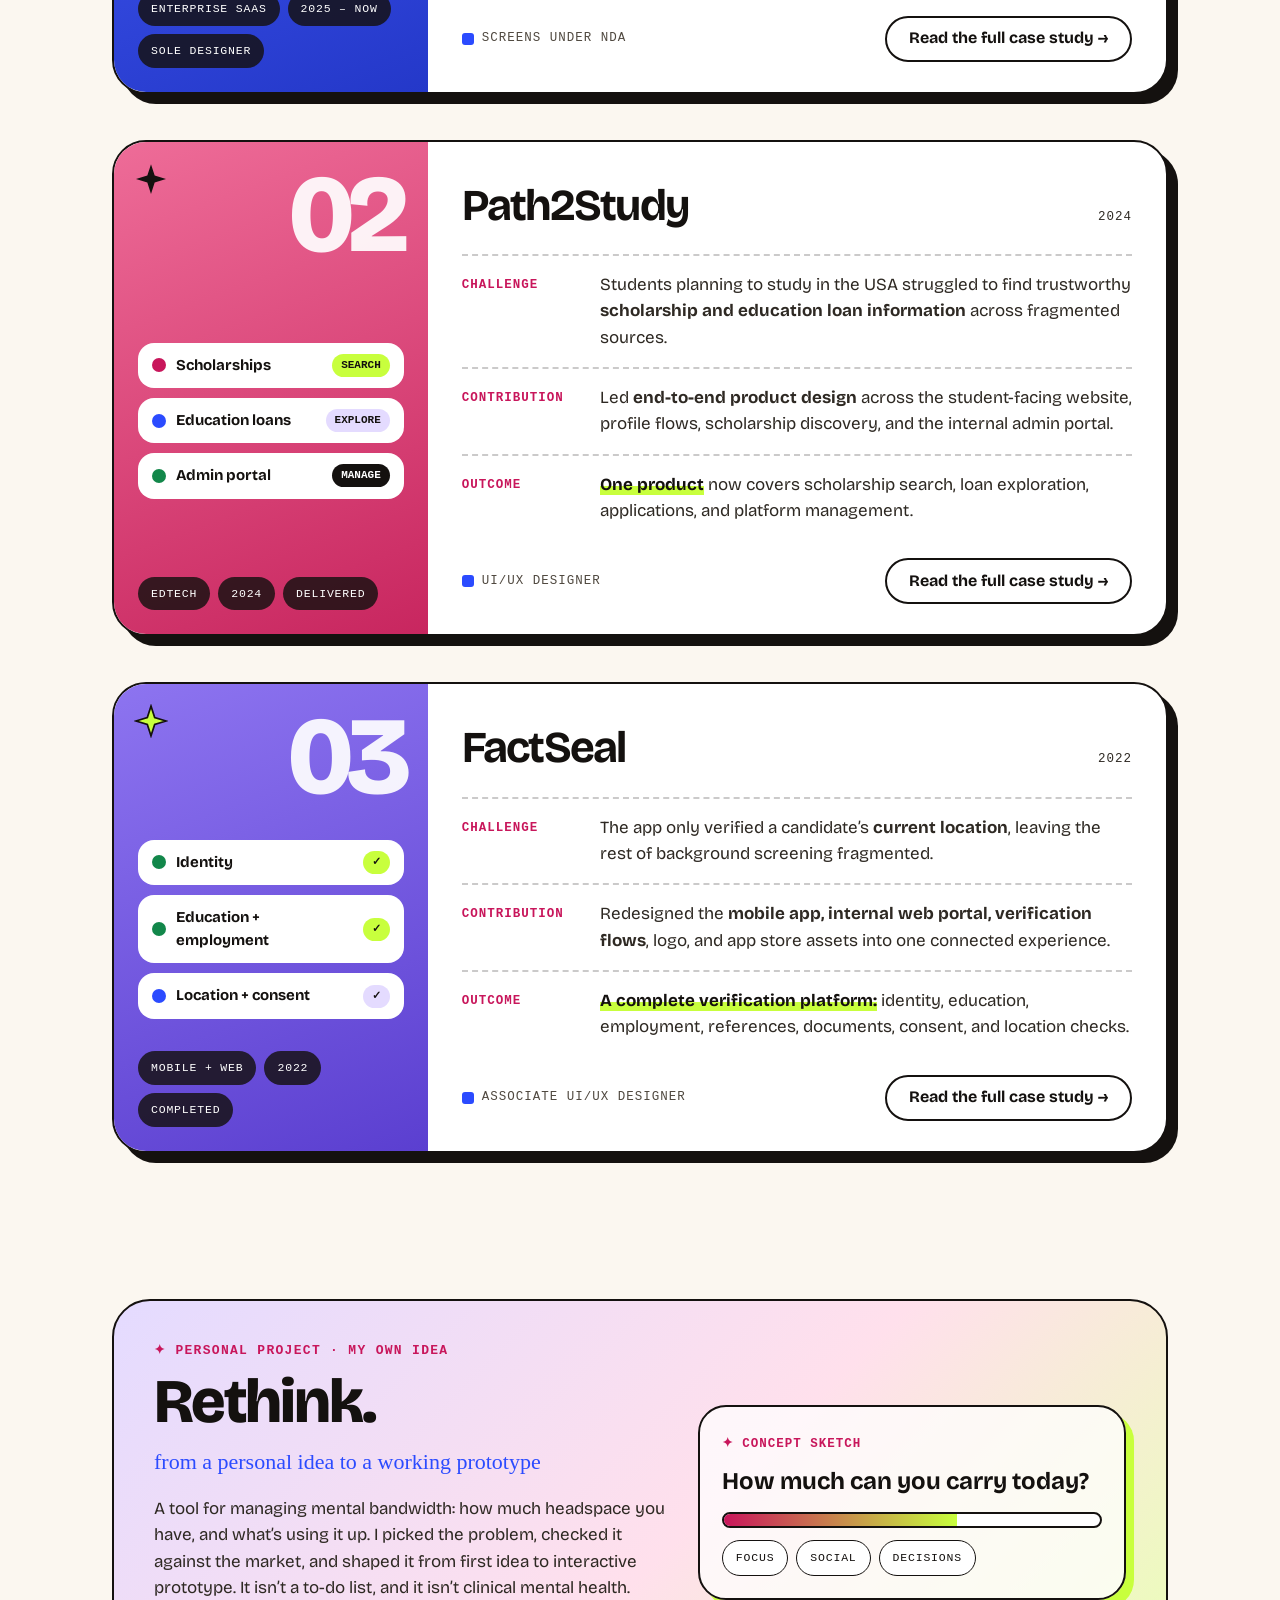
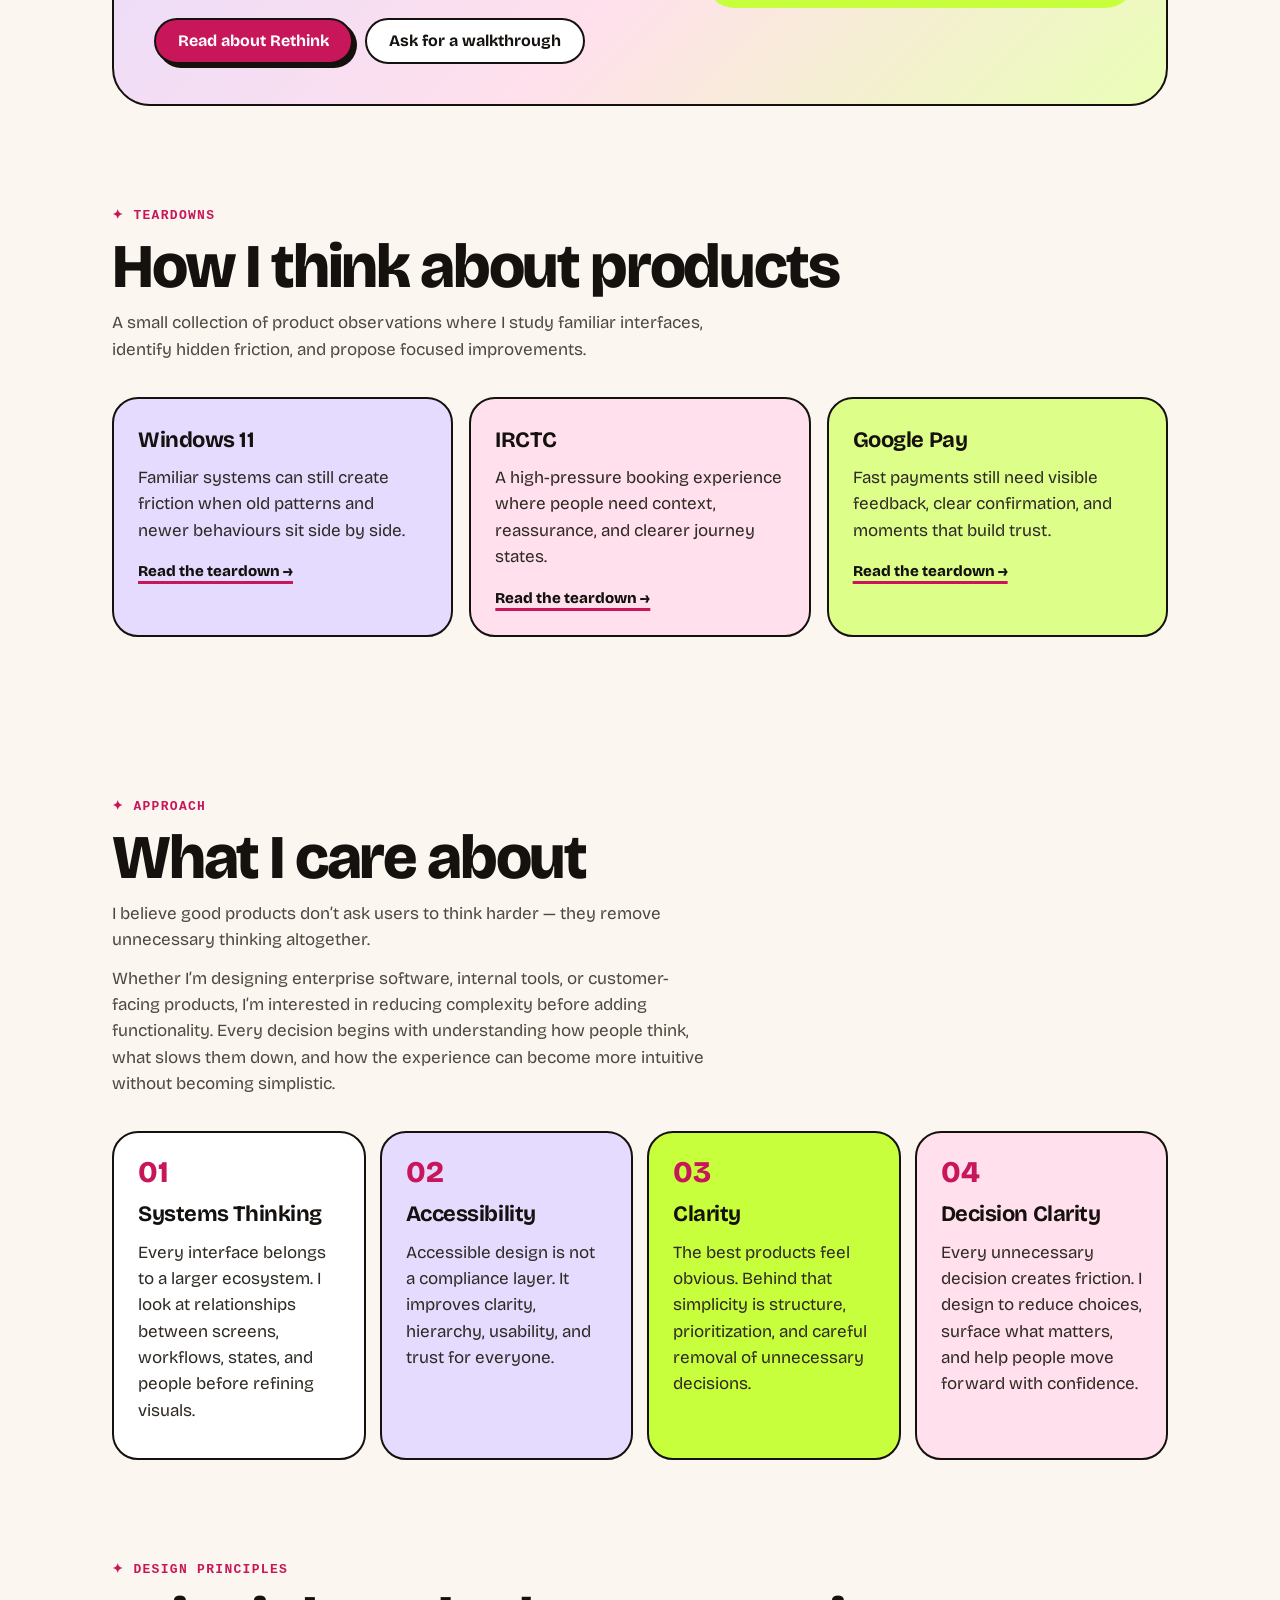
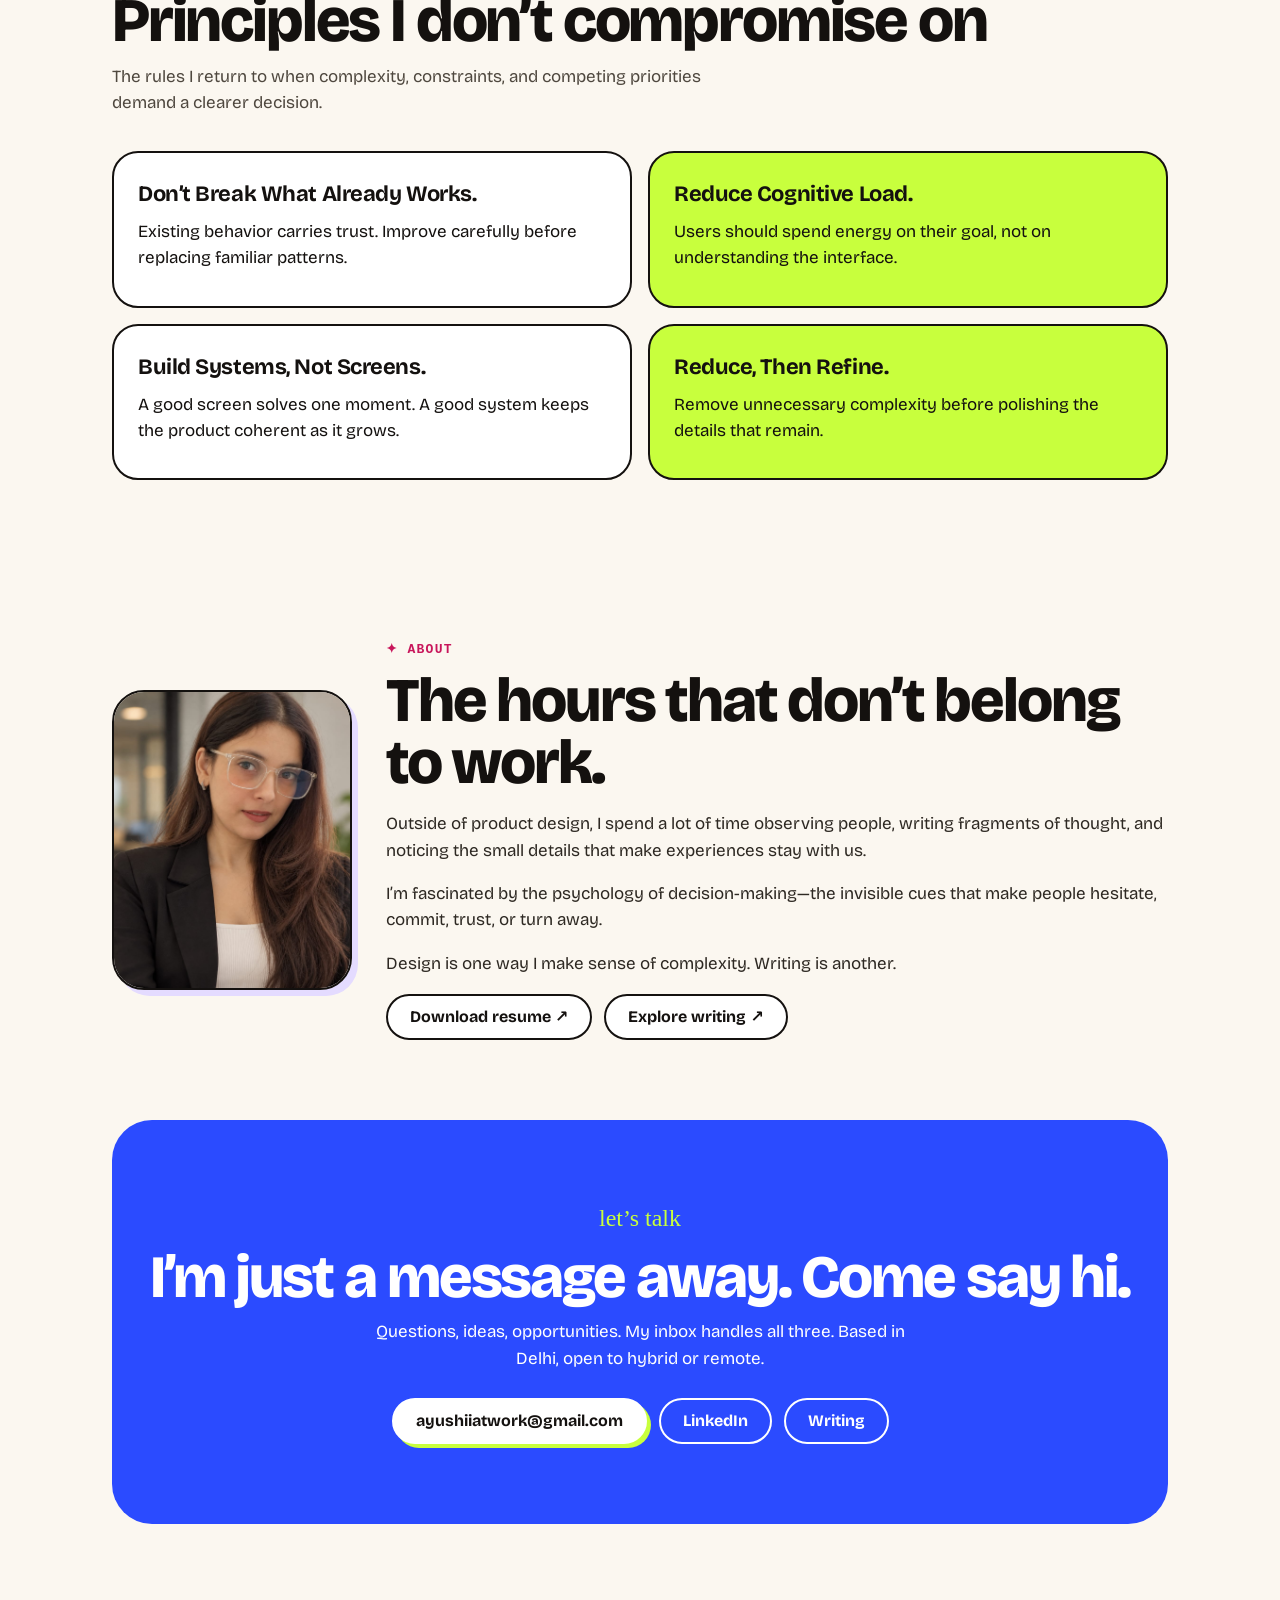
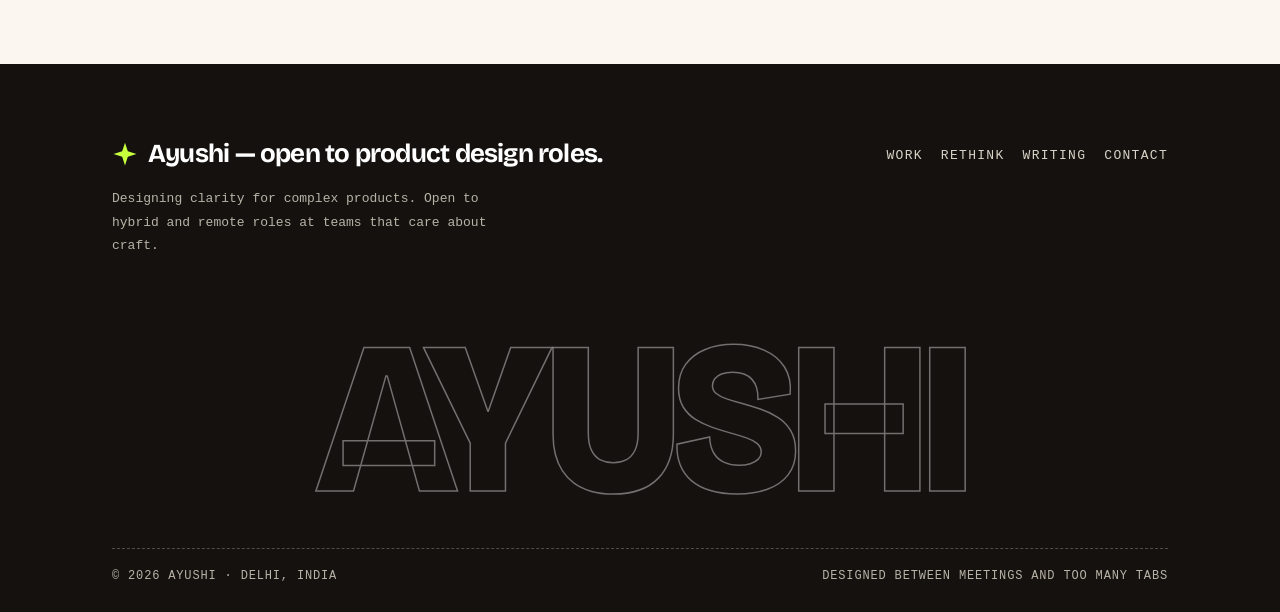
==== commit 4b2c73a1: "Add files via upload" ====
--- a/index.html
+++ b/index.html
@@ -5,112 +5,71 @@
 <meta name="viewport" content="width=device-width, initial-scale=1, viewport-fit=cover">
 <title>Ayushi – Product Designer</title>
 <meta name="description" content="Ayushi is a product designer focused on complex systems, enterprise products and clear product thinking.">
-<meta property="og:title" content="Ayushi – Product Designer">
-<meta property="og:description" content="I make complex products easy to use. Sole designer on WordSynk at The Bigword.">
-<meta property="og:image" content="assets/hero-portrait.png">
+<meta property="og:type" content="website"><meta property="og:url" content="https://ayushi-portfolio-bay.vercel.app/">
+<meta property="og:title" content="Ayushi – Product Designer"><meta property="og:description" content="I make complex products easy to use. Sole designer on WordSynk at The Bigword.">
+<meta property="og:image" content="https://ayushi-portfolio-bay.vercel.app/assets/hero-portrait.png"><meta name="twitter:card" content="summary_large_image">
 <link rel="preconnect" href="https://fonts.googleapis.com">
 <link rel="preconnect" href="https://fonts.gstatic.com" crossorigin>
-<link href="https://fonts.googleapis.com/css2?family=Bricolage+Grotesque:opsz,wght@12..96,400;12..96,600;12..96,800&family=Permanent+Marker&display=swap" rel="stylesheet">
-<link rel="stylesheet" href="style.css?v=3">
+<link href="https://fonts.googleapis.com/css2?family=Bricolage+Grotesque:opsz,wght@12..96,400;12..96,600;12..96,800&family=Space+Mono:wght@400;700&family=Permanent+Marker&display=swap" rel="stylesheet">
+<link rel="stylesheet" href="style.css?v=6">
 </head>
 <body>
+<script>try{if(sessionStorage.getItem("ld")||(location.hash&&location.hash!=="#top"))document.documentElement.classList.add("nold")}catch(e){}</script>
 <a class="skip" href="#main">Skip to content</a>
+<div id="ld" role="status" aria-label="Loading"><svg class="ls" id="ls" viewBox="0 0 100 100" preserveAspectRatio="none" aria-hidden="true"></svg><div id="hw" class="mk"></div><button id="sk" class="btn sm" type="button">Skip</button></div>
 <nav class="top" aria-label="Main">
-<a href="#work">Work</a><a href="#teardowns">Teardowns</a><a href="#writing">Writing</a><a href="#contact">Contact</a><a target="_blank" rel="noopener noreferrer" class="cv" href="assets/Ayushi-Resume.pdf">Resume</a>
+<a class="logo" href="#top" aria-label="Ayushi, back to top"><svg viewBox="0 0 24 24" aria-hidden="true"><path d="M12 1.5l2.6 8 8 2.5-8 2.5-2.6 8-2.6-8-8-2.5 8-2.5z" fill="#fff" stroke="#14110F" stroke-width="1.6" stroke-linejoin="round"/></svg>Ayushi<svg viewBox="0 0 24 24" aria-hidden="true" style="width:14px;height:14px"><path d="M12 1.5l2.6 8 8 2.5-8 2.5-2.6 8-2.6-8-8-2.5 8-2.5z" fill="#C8165B"/></svg></a>
+<div class="links"><a href="#work">Work</a><a href="#rethink">Rethink</a><a href="#writing">Writing</a><a href="#contact">Contact</a></div>
+<a target="_blank" rel="noopener noreferrer" class="btn sm" style="background:var(--ink);color:#fff" href="assets/Ayushi-Resume.pdf">Resume</a>
 </nav>
-
 <div id="home">
-<header class="hero" id="top">
-<div class="glow" id="glow" aria-hidden="true"></div>
-<div class="stk s1" data-d="22" aria-hidden="true"><b>Day job</b>Enterprise SaaS</div>
-<div class="stk s2" data-d="-30" aria-hidden="true"><b>My habit</b>Design systems</div>
-<div class="stk s3" data-d="-18" aria-hidden="true"><b>Not optional</b>Accessibility</div>
-<div class="stk s4" data-d="28" aria-hidden="true"><b>On the side</b>0-to-1 products</div>
-<div class="hero-in">
-<span class="chip"><span class="dot"></span>Open to product design roles. Hybrid or remote.</span>
+<header class="hero" id="top"><div class="blob" id="glow" aria-hidden="true"></div>
+<div class="stk s1" aria-hidden="true"><b>Day job</b>Enterprise SaaS</div><div class="stk s2" aria-hidden="true"><b>My habit</b>Design systems</div><div class="stk s3" aria-hidden="true"><b>Not optional</b>Accessibility</div><div class="stk s4" aria-hidden="true"><b>On the side</b>0-to-1 products</div>
+<div class="hin"><span class="chip"><span class="dot"></span>Open to product design roles. Hybrid or remote.</span>
 <h1>Hi, I’m Ayushi. I make complex products <span class="scrib">easy to use.</span></h1>
 <p class="sub">Product designer with 3.5 years in enterprise software. Today I’m the sole designer on WordSynk at The Bigword, a platform used by clients, linguists and ops teams.</p>
-<div class="btns"><a class="btn p" href="#work">See my work</a><a target="_blank" rel="noopener noreferrer" class="btn" href="assets/Ayushi-Resume.pdf">Get my resume</a></div>
-</div>
-<div class="note marker" aria-hidden="true">psst, click anywhere.</div>
-</header>
-
+<div class="btns"><a class="btn p" href="#work">See my work</a><a target="_blank" rel="noopener noreferrer" class="btn" href="assets/Ayushi-Resume.pdf">Get my resume</a></div></div></header>
 <main id="main" class="wrap">
-<div class="proof" role="list" aria-label="Quick facts">
-<div class="pc" role="listitem"><strong>3.5 years</strong><span>in product design</span></div>
-<div class="pc" role="listitem"><strong>Sole designer</strong><span>on WordSynk at The Bigword</span></div>
-</div>
-
-<section id="work">
-<h2>Work shaped around complexity</h2>
+<section id="work"><div class="eyebrow">✦ Selected work</div><h2>Things I’ve shipped</h2>
 <p class="lead">Different industries. Similar challenge. Turning complexity into products people can actually understand.</p>
-<div class="cards">
-<article class="card"><div><span class="tag">In progress</span><h3>WordSynk</h3><p class="meta">Product Designer · 2025 to present</p></div><div><dl><div><dt>Challenge</dt><dd>Modernizing a legacy enterprise platform serving governments, global businesses, and thousands of linguists without disrupting critical daily operations.</dd></div><div><dt>Contribution</dt><dd>Leading end-to-end product design across discovery, workflow redesign, accessibility improvements, and design system evolution for multiple user groups.</dd></div><div><dt>Outcome</dt><dd>An ongoing platform modernization focused on improving accessibility, consistency, and operational efficiency across customer and enterprise experiences.</dd></div></dl><a class="more" href="#wordsynk">View project<span style="position:absolute;left:-9999px"> WordSynk</span></a></div></article><article class="card"><div><span class="tag">Delivered</span><h3>Path2Study</h3><p class="meta">UI/UX Designer · 2024</p></div><div><dl><div><dt>Challenge</dt><dd>Students planning to study in the USA struggled to find trustworthy scholarship and education loan information across fragmented sources.</dd></div><div><dt>Contribution</dt><dd>Led the end-to-end product design across the student-facing website, profile flows, scholarship discovery experience, and internal admin portal.</dd></div><div><dt>Outcome</dt><dd>Created a scalable product foundation that simplified USA scholarship discovery, education loan exploration, application workflows, and internal platform management.</dd></div></dl><a class="more" href="#path2study">View project<span style="position:absolute;left:-9999px"> Path2Study</span></a></div></article><article class="card"><div><span class="tag">Completed</span><h3>FactSeal</h3><p class="meta">Associate UI/UX Designer · 2022</p></div><div><dl><div><dt>Challenge</dt><dd>The existing app only verified a candidate’s current location, leaving the rest of the background screening process fragmented.</dd></div><div><dt>Contribution</dt><dd>Redesigned the mobile app, internal web portal, verification flows, logo, and app store assets into one connected product experience.</dd></div><div><dt>Outcome</dt><dd>Expanded the product into a complete verification platform covering identity, education, employment, references, documents, consent, and location checks.</dd></div></dl><a class="more" href="#factseal">View project<span style="position:absolute;left:-9999px"> FactSeal</span></a></div></article>
-</div>
+<article class="proj"><div class="pl c1"><svg class="star" viewBox="0 0 24 24" aria-hidden="true"><path d="M12 1.5l2.6 8 8 2.5-8 2.5-2.6 8-2.6-8-8-2.5 8-2.5z" fill="#C8FF3D" stroke="#14110F" stroke-width="1.2"/></svg><div class="num" aria-hidden="true">01</div>
+<div class="mini" aria-hidden="true"><div class="mr"><i style="background:#12874A"></i>Client portal<em>Live</em></div><div class="mr"><i style="background:var(--blue)"></i>Customer portal<em class="l">Focus</em></div><div class="mr"><i style="background:#bbb"></i>More platform areas<em class="d">Next</em></div></div>
+<div class="tg"><span>Enterprise SaaS</span><span>2025 – now</span><span>Sole designer</span></div></div>
+<div class="pr"><div class="ph"><h3>WordSynk</h3><span class="mono">2025 — Present</span></div>
+<div class="row"><span class="mono">Challenge</span><p>Modernizing a legacy enterprise platform serving governments, global businesses, and thousands of linguists <b>without disrupting critical daily operations.</b></p></div>
+<div class="row"><span class="mono">Contribution</span><p><b>Sole designer</b> across discovery, workflow redesign, accessibility improvements, and design system evolution for multiple user groups.</p></div>
+<div class="row"><span class="mono">Outcome</span><p><span class="hl">The client portal is live</span>, and the customer portal is the current focus of the ongoing platform modernization.</p></div>
+<div class="pf"><span class="mono">Screens under NDA</span><a class="btn" href="#wordsynk">Read the full case study →</a></div></div></article>
+<article class="proj"><div class="pl c2"><svg class="star" viewBox="0 0 24 24" aria-hidden="true"><path d="M12 1.5l2.6 8 8 2.5-8 2.5-2.6 8-2.6-8-8-2.5 8-2.5z" fill="#14110F"/></svg><div class="num" aria-hidden="true">02</div>
+<div class="mini" aria-hidden="true"><div class="mr"><i style="background:var(--pink)"></i>Scholarships<em>Search</em></div><div class="mr"><i style="background:var(--blue)"></i>Education loans<em class="l">Explore</em></div><div class="mr"><i style="background:#12874A"></i>Admin portal<em class="d">Manage</em></div></div>
+<div class="tg"><span>Edtech</span><span>2024</span><span>Delivered</span></div></div>
+<div class="pr"><div class="ph"><h3>Path2Study</h3><span class="mono">2024</span></div>
+<div class="row"><span class="mono">Challenge</span><p>Students planning to study in the USA struggled to find trustworthy <b>scholarship and education loan information</b> across fragmented sources.</p></div>
+<div class="row"><span class="mono">Contribution</span><p>Led <b>end-to-end product design</b> across the student-facing website, profile flows, scholarship discovery, and the internal admin portal.</p></div>
+<div class="row"><span class="mono">Outcome</span><p><span class="hl">One product</span> now covers scholarship search, loan exploration, applications, and platform management.</p></div>
+<div class="pf"><span class="mono">UI/UX Designer</span><a class="btn" href="#path2study">Read the full case study →</a></div></div></article>
+<article class="proj"><div class="pl c3"><svg class="star" viewBox="0 0 24 24" aria-hidden="true"><path d="M12 1.5l2.6 8 8 2.5-8 2.5-2.6 8-2.6-8-8-2.5 8-2.5z" fill="#C8FF3D" stroke="#14110F" stroke-width="1.2"/></svg><div class="num" aria-hidden="true">03</div>
+<div class="mini" aria-hidden="true"><div class="mr"><i style="background:#12874A"></i>Identity<em>✓</em></div><div class="mr"><i style="background:#12874A"></i>Education + employment<em>✓</em></div><div class="mr"><i style="background:var(--blue)"></i>Location + consent<em class="l">✓</em></div></div>
+<div class="tg"><span>Mobile + web</span><span>2022</span><span>Completed</span></div></div>
+<div class="pr"><div class="ph"><h3>FactSeal</h3><span class="mono">2022</span></div>
+<div class="row"><span class="mono">Challenge</span><p>The app only verified a candidate’s <b>current location</b>, leaving the rest of background screening fragmented.</p></div>
+<div class="row"><span class="mono">Contribution</span><p>Redesigned the <b>mobile app, internal web portal, verification flows</b>, logo, and app store assets into one connected experience.</p></div>
+<div class="row"><span class="mono">Outcome</span><p><span class="hl">A complete verification platform:</span> identity, education, employment, references, documents, consent, and location checks.</p></div>
+<div class="pf"><span class="mono">Associate UI/UX Designer</span><a class="btn" href="#factseal">Read the full case study →</a></div></div></article>
 </section>
-
-<section style="padding-top:0">
-<div class="rethink">
-<div><span class="marker" style="color:var(--pink);font-size:22px">my own thing</span><h2 style="margin-top:6px">Rethink</h2>
-<p>A 0-to-1 product for managing mental bandwidth. No client, no brief. I picked the problem, tested it against the market and shaped it myself.</p></div>
-<a class="btn p" href="#rethink">Read about Rethink</a>
-</div>
-</section>
-
-<section id="teardowns">
-<h2>How I think about products</h2>
-<p class="lead">A small collection of product observations where I study familiar interfaces, identify hidden friction, and propose focused improvements.</p>
-<div class="td">
-<div class="t"><h3>Windows 11</h3><p>Familiar systems can still create friction when old patterns and newer behaviours sit side by side.</p><a class="more" href="#teardown-windows11">Read the teardown</a></div>
-<div class="t"><h3>IRCTC</h3><p>A high-pressure booking experience where people need context, reassurance, and clearer journey states.</p><a class="more" href="#teardown-irctc">Read the teardown</a></div>
-<div class="t"><h3>Google Pay</h3><p>Fast payments still need visible feedback, clear confirmation, and moments that build trust.</p><a class="more" href="#teardown-gpay">Read the teardown</a></div>
-</div>
-</section>
-
-<section id="how">
-<h2>Principles I don’t compromise on</h2>
-<p class="lead">The rules I return to when complexity, constraints, and competing priorities demand a clearer decision.</p>
-<div class="pr">
-<div><h3>Don’t break what already works.</h3><p>Existing behavior carries trust. Improve carefully before replacing familiar patterns.</p></div>
-<div><h3>Reduce cognitive load.</h3><p>Users should spend energy on their goal, not on understanding the interface.</p></div>
-<div><h3>Build systems, not screens.</h3><p>A good screen solves one moment. A good system keeps the product coherent as it grows.</p></div>
-<div><h3>Reduce, then refine.</h3><p>Remove unnecessary complexity before polishing the details that remain.</p></div>
-</div>
-</section>
-
-<section id="about" style="padding-top:0">
-<div class="about">
-<img src="assets/ayushi-portrait.png" alt="Portrait of Ayushi" loading="lazy">
-<div>
-<h2>The hours that don’t belong to work.</h2>
-<p>Outside of product design, I spend a lot of time observing people, writing fragments of thought, and noticing the small details that make experiences stay with us.</p>
-<p>I’m fascinated by the psychology of decision-making: the invisible cues that make people hesitate, commit, trust, or turn away.</p>
-<p>Design is one way I make sense of complexity. Writing is another.</p>
-<div class="btns" style="justify-content:flex-start"><a target="_blank" rel="noopener noreferrer" class="btn" href="assets/Ayushi-Resume.pdf">Download resume</a><a class="btn" href="#writing">Explore writing</a></div>
-</div>
-</div>
-</section>
-
-<section id="contact" style="padding-top:0">
-<div class="contact">
-<span class="marker">let’s talk</span>
-<h2>I’m just a message away. Come say hi.</h2>
-<p>Questions, ideas, opportunities. My inbox handles all three. Based in Pune, open to hybrid or remote.</p>
-<div class="btns"><a class="btn p" href="mailto:ayushiiatwork@gmail.com">ayushiiatwork@gmail.com</a><a target="_blank" rel="noopener noreferrer" class="btn" href="https://www.linkedin.com/in/ayushiiatwork/">LinkedIn</a><a class="btn" href="#writing">Writing</a></div>
-</div>
-</section>
-</main>
-</div>
-
-<main id="views" class="wrap narrow" hidden>
+<section id="personal" style="padding-top:20px"><div class="rt"><div><div class="eyebrow">✦ Personal project · my own idea</div><h2>Rethink.</h2><p class="mk" style="color:var(--blue);font-size:22px;margin:0 0 12px">from a personal idea to a working prototype</p>
+<p>A tool for managing mental bandwidth: how much headspace you have, and what’s using it up. I picked the problem, checked it against the market, and shaped it from first idea to interactive prototype. It isn’t a to-do list, and it isn’t clinical mental health.</p>
+<div class="btns" style="justify-content:flex-start;margin-top:8px"><a class="btn p" href="#rethink">Read about Rethink</a><a class="btn" href="mailto:ayushiiatwork@gmail.com?subject=Rethink%20walkthrough">Ask for a walkthrough</a></div></div>
+<div class="bw" aria-hidden="true"><span class="mono" style="color:var(--pink);font-weight:700">✦ Concept sketch</span><h3 style="margin-top:8px;font-size:24px">How much can you carry today?</h3><div class="bar"><i></i></div><div class="tg"><span>Focus</span><span>Social</span><span>Decisions</span></div></div></div></section>
+<section id="teardowns" style="padding-top:20px"><div class="eyebrow">✦ Teardowns</div><h2>How I think about products</h2><p class="lead">A small collection of product observations where I study familiar interfaces, identify hidden friction, and propose focused improvements.</p><div class="g3"><div class="cd c1"><h3>Windows 11</h3><p>Familiar systems can still create friction when old patterns and newer behaviours sit side by side.</p><a class="more" href="#teardown-windows11">Read the teardown →</a></div><div class="cd c2"><h3>IRCTC</h3><p>A high-pressure booking experience where people need context, reassurance, and clearer journey states.</p><a class="more" href="#teardown-irctc">Read the teardown →</a></div><div class="cd c3"><h3>Google Pay</h3><p>Fast payments still need visible feedback, clear confirmation, and moments that build trust.</p><a class="more" href="#teardown-gpay">Read the teardown →</a></div></div></section><section id="care"><div class="eyebrow">✦ Approach</div><h2>What I care about</h2><p class="lead" style="margin-bottom:12px">I believe good products don’t ask users to think harder — they remove unnecessary thinking altogether.</p><p class="lead">Whether I’m designing enterprise software, internal tools, or customer-facing products, I’m interested in reducing complexity before adding functionality. Every decision begins with understanding how people think, what slows them down, and how the experience can become more intuitive without becoming simplistic.</p><div class="g4"><div class="cd k1"><span class="nm">01</span><h3>Systems Thinking</h3><p>Every interface belongs to a larger ecosystem. I look at relationships between screens, workflows, states, and people before refining visuals.</p></div><div class="cd k2"><span class="nm">02</span><h3>Accessibility</h3><p>Accessible design is not a compliance layer. It improves clarity, hierarchy, usability, and trust for everyone.</p></div><div class="cd k3"><span class="nm">03</span><h3>Clarity</h3><p>The best products feel obvious. Behind that simplicity is structure, prioritization, and careful removal of unnecessary decisions.</p></div><div class="cd k4"><span class="nm">04</span><h3>Decision Clarity</h3><p>Every unnecessary decision creates friction. I design to reduce choices, surface what matters, and help people move forward with confidence.</p></div></div></section><section id="principles" style="padding-top:20px"><div class="eyebrow">✦ Design principles</div><h2>Principles I don’t compromise on</h2><p class="lead">The rules I return to when complexity, constraints, and competing priorities demand a clearer decision.</p><div class="g2"><div class="cd p0"><h3>Don’t Break What Already Works.</h3><p>Existing behavior carries trust. Improve carefully before replacing familiar patterns.</p></div><div class="cd p1"><h3>Reduce Cognitive Load.</h3><p>Users should spend energy on their goal, not on understanding the interface.</p></div><div class="cd p0"><h3>Build Systems, Not Screens.</h3><p>A good screen solves one moment. A good system keeps the product coherent as it grows.</p></div><div class="cd p1"><h3>Reduce, Then Refine.</h3><p>Remove unnecessary complexity before polishing the details that remain.</p></div></div></section><section id="about"><div class="abt"><img src="assets/ayushi-portrait.png" alt="Portrait of Ayushi" loading="lazy"><div><div class="eyebrow">✦ About</div><h2>The hours that don’t belong to work.</h2><p>Outside of product design, I spend a lot of time observing people, writing fragments of thought, and noticing the small details that make experiences stay with us.</p><p>I’m fascinated by the psychology of decision-making—the invisible cues that make people hesitate, commit, trust, or turn away.</p><p>Design is one way I make sense of complexity. Writing is another.</p><div class="btns" style="justify-content:flex-start"><a target="_blank" rel="noopener noreferrer" class="btn" href="assets/Ayushi-Resume.pdf">Download resume ↗</a><a class="btn" href="#writing">Explore writing ↗</a></div></div></div></section>
+<section id="contact" style="padding-top:0"><div class="contact"><span class="mk">let’s talk</span><h2>I’m just a message away. Come say hi.</h2><p>Questions, ideas, opportunities. My inbox handles all three. Based in Delhi, open to hybrid or remote.</p><div class="btns"><a class="btn p" href="mailto:ayushiiatwork@gmail.com">ayushiiatwork@gmail.com</a><a target="_blank" rel="noopener noreferrer" class="btn" href="https://www.linkedin.com/in/ayushiiatwork/">LinkedIn</a><a class="btn" href="#writing">Writing</a></div></div></section>
+</main></div>
+<main id="views" class="wrap narrow vw" hidden>
 <article class="view" id="v-wordsynk" hidden>
     <header class="article-hero case-hero">
       <a class="back-link" href="#work">&larr; Back to Workspaces</a>
-      <p class="kicker">Workspace &middot; 01 &middot; Current</p>
       <div class="case-title-block">
-        <h1 tabindex="-1">WordSynk</h1>
-        <p class="case-subtitle">Enterprise Language Operations Platform</p>
-      </div>
+        <div class="band c1"><span class="mono">Workspace &middot; 01 &middot; Current</span><h1 tabindex="-1">WordSynk</h1><p>Enterprise Language Operations Platform</p><div class="bn" aria-hidden="true">01</div></div></div>
       <dl class="case-meta" aria-label="Project metadata">
         <div>
           <dt>Role</dt>
@@ -133,13 +92,7 @@
     </header>
 
     <article class="article-body case-study">
-      <section>
-        <p class="case-label">01</p>
-        <h2>The Product</h2>
-        <p>WordSynk powers language services for governments, enterprise organizations, and thousands of professional linguists worldwide.</p>
-        <p>The platform supports the complete lifecycle of translation, transcription, and interpreting, from customer bookings to assignment management and operational coordination.</p>
-        <p>Its users range from public-sector organizations placing urgent interpreter requests to linguists accepting work on the move, making reliability and clarity essential to every workflow.</p>
-      </section>
+      <section><p class="case-label">01</p><h2>The Product</h2><p>WordSynk powers language services for governments, enterprise organizations, and thousands of professional linguists worldwide.</p><div class="chip-grid" aria-label="Who it serves"><span>Governments</span><span>Enterprise organizations</span><span>Thousands of linguists</span></div><ol class="process-flow"><li><span>Covers</span>Translation, transcription, interpreting</li><li><span>Starts with</span>Customer bookings</li><li><span>Then</span>Assignment management</li><li><span>And</span>Operational coordination</li></ol><p>Its users range from public-sector organizations placing urgent interpreter requests to linguists accepting work on the move, making reliability and clarity essential to every workflow.</p></section>
 
       <section>
         <p class="case-label">02</p>
@@ -187,12 +140,6 @@
         <h2>Discovery</h2>
         <p class="section-deck">Understanding before designing</p>
         <p>Before jumping into solutions, discovery focused on understanding where the platform was creating friction and why.</p>
-        <div class="chip-grid chip-grid--role" aria-label="Discovery methods">
-          <span>Heuristic Evaluation</span>
-          <span>Feedback Review</span>
-          <span>Stakeholder Conversations</span>
-          <span>Backlog Review</span>
-        </div>
         <div class="decision-grid decision-grid--two">
           <article>
             <h3>Heuristic Evaluation</h3>
@@ -217,80 +164,25 @@
         <p class="case-label">05</p>
         <h2>Design Leadership</h2>
         <p>My role extended beyond interface redesign. I worked across discovery, experience design, stakeholder alignment, and design system consistency.</p>
-        <div class="decision-grid decision-grid--two">
-          <article>
-            <h3>Discovery</h3>
-            <p>Audited the existing experience and identified usability opportunities across key workflows.</p>
-          </article>
-          <article>
-            <h3>Experience Design</h3>
-            <p>Owned information architecture, user flows, wireframes, and high-fidelity interfaces for redesigned experiences.</p>
-          </article>
-          <article>
-            <h3>Stakeholder Alignment</h3>
-            <p>Presented design rationale, facilitated reviews, and iterated with Product Owners based on business and technical constraints.</p>
-          </article>
-          <article>
-            <h3>Design System</h3>
-            <p>Extended existing components while maintaining consistency across the broader WordSynk platform.</p>
-          </article>
-        </div>
-      </section>
+        <ol class="steps"><li><b>1</b><span><strong>Discovery</strong>Audited the existing experience and identified usability opportunities across key workflows.</span></li><li><b>2</b><span><strong>Experience Design</strong>Owned information architecture, user flows, wireframes, and high-fidelity interfaces for redesigned experiences.</span></li><li><b>3</b><span><strong>Stakeholder Alignment</strong>Presented design rationale, facilitated reviews, and iterated with Product Owners based on business and technical constraints.</span></li><li><b>4</b><span><strong>Design System</strong>Extended existing components while maintaining consistency across the broader WordSynk platform.</span></li></ol></section>
 
       <section>
         <p class="case-label">06</p>
         <h2>What Guided Every Decision</h2>
         <p>Every design decision had to respect the reality of enterprise systems: people depend on these workflows daily, and even small changes can affect operational continuity.</p>
-        <div class="chip-grid chip-grid--role" aria-label="Design principles">
-          <span>Clarity over cleverness</span>
-          <span>Accessibility first</span>
-          <span>Serve each user type distinctly</span>
-          <span>Do not break what already works</span>
-          <span>Support business continuity</span>
-          <span>Reduce operational friction</span>
-        </div>
-      </section>
-
-      <section>
-        <p class="case-label">07</p>
-        <h2>Visual Evidence</h2>
-        <figure class="evidence-block protected-evidence">
-          <figcaption>
-            <span>NDA Protected / In Progress</span>
-            <h3><span>Visuals protected while the redesign is</span><span>in progress.</span></h3>
-            <p>The live product work is currently under active development and review. Screens will be added once the redesigned experience is approved for public sharing.</p>
-          </figcaption>
-          <div class="protected-visual-placeholder" aria-hidden="true">
-            <div class="protected-window">
-              <span></span>
-              <span></span>
-              <span></span>
-              <span></span>
-            </div>
-            <div class="protected-window protected-window--small">
-              <span></span>
-              <span></span>
-              <span></span>
-            </div>
-            <p>NDA Protected</p>
-          </div>
-        </figure>
-      </section>
-
-      <section>
+        <div class="six-grid"><div class="six"><span>01</span><h3>Clarity over cleverness</h3></div><div class="six"><span>02</span><h3>Accessibility first</h3></div><div class="six"><span>03</span><h3>Serve each user type distinctly</h3></div><div class="six"><span>04</span><h3>Do not break what already works</h3></div><div class="six"><span>05</span><h3>Support business continuity</h3></div><div class="six"><span>06</span><h3>Reduce operational friction</h3></div></div>
+      </section>
+
+      <section><p class="case-label">07</p><h2>Where it stands</h2><p>The redesign is in progress with Product Owners and engineering teams.</p><div class="board"><div class="bc live"><span class="pill">Live</span><h3>Client portal</h3><p>Out in the world and in use.</p></div><div class="bc now"><span class="pill">Current focus</span><h3>Customer portal</h3><p>Where my design work is right now.</p></div><div class="bc next"><span class="pill">Next</span><h3>More platform areas</h3><p>Following as part of the broader modernization effort.</p></div></div><div class="box"><p>Screens of the live client portal are under NDA, so I can’t show them here. I’m happy to talk through the process and decisions in an interview.</p></div></section>
+
+      <section><div class="out"><span class="mono">Outcome</span><p>The client portal is live, and the customer portal is the current focus of the ongoing platform modernization.</p></div></section>
+<section>
         <p class="case-label">08</p>
-        <h2>Current Status</h2>
-        <p>The redesign is currently in progress in collaboration with Product Owners and engineering teams.</p>
-        <p>The customer-facing experience is the current focus, with additional platform areas following as part of the broader modernization effort.</p>
-      </section>
-
-      <section>
-        <p class="case-label">09</p>
         <h2>Reflection</h2>
         <p>Designing for enterprise is not about making interfaces simpler for the sake of simplicity.</p>
         <p>It is about making complexity manageable for people whose work depends on making the right decision quickly.</p>
         <p>Working on WordSynk reinforced that successful enterprise products balance usability, operational constraints, accessibility, and business continuity, not by removing complexity, but by organizing it.</p>
-      </section>
+      </section><p class="qt mk">“Not by removing complexity, but by organizing it.”<br><small class="mono">— My one takeaway</small></p>
 
       <nav class="case-nav case-nav--single" aria-label="Project navigation">
         <a class="case-nav__item case-nav__item--next" href="#path2study">
@@ -303,11 +195,8 @@
 <article class="view" id="v-path2study" hidden>
     <header class="article-hero case-hero">
       <a class="back-link" href="#work">&larr; Back to Workspaces</a>
-      <p class="kicker">Workspace &middot; 02 &middot; 2024</p>
       <div class="case-title-block">
-        <h1 tabindex="-1">Path2Study</h1>
-        <p class="case-subtitle">USA Education Funding Platform</p>
-      </div>
+        <div class="band c2"><span class="mono">Workspace &middot; 02 &middot; 2024</span><h1 tabindex="-1">Path2Study</h1><p>USA Education Funding Platform</p><div class="bn" aria-hidden="true">02</div></div></div>
       <dl class="case-meta" aria-label="Project metadata">
         <div>
           <dt>Role</dt>
@@ -457,13 +346,14 @@
         <p>The project strengthened my ability to advocate for users while balancing business priorities, client requirements, and delivery realities.</p>
       </section>
 
-      <section>
+      <section><div class="out"><span class="mono">Outcome</span><p>One product now covers USA scholarship search, education loan exploration, application workflows, and internal platform management.</p></div></section>
+<section>
         <p class="case-label">08</p>
         <h2>Reflection</h2>
         <p>This project taught me that product design is not only about creating polished interfaces.</p>
         <p>It is also about structuring decisions, coordinating with teams, and helping a product move from idea to delivery despite changing requirements.</p>
         <p>Path2Study shaped how I think about design ownership, stakeholder communication, and building products that support both users and the teams operating behind the scenes.</p>
-      </section>
+      </section><p class="qt mk">“Product design is not only about creating polished interfaces.”<br><small class="mono">— My one takeaway</small></p>
 
       <nav class="case-nav" aria-label="Project navigation">
         <a class="case-nav__item case-nav__item--previous" href="#wordsynk">
@@ -480,11 +370,8 @@
 <article class="view" id="v-factseal" hidden>
     <header class="article-hero case-hero">
       <a class="back-link" href="#work">&larr; Back to Workspaces</a>
-      <p class="kicker">Workspace &middot; 03 &middot; 2022</p>
       <div class="case-title-block">
-        <h1 tabindex="-1">FactSeal</h1>
-        <p class="case-subtitle">Background Verification Platform</p>
-      </div>
+        <div class="band c3"><span class="mono">Workspace &middot; 03 &middot; 2022</span><h1 tabindex="-1">FactSeal</h1><p>Background Verification Platform</p><div class="bn" aria-hidden="true">03</div></div></div>
       <dl class="case-meta" aria-label="Project metadata">
         <div>
           <dt>Role</dt>
@@ -554,21 +441,7 @@
       <section>
         <p class="case-label">05</p>
         <h2>Design Decisions</h2>
-        <div class="decision-grid">
-          <article>
-            <h3>Guided Verification Flow</h3>
-            <p>Instead of exposing users to the entire verification system at once, the experience guides them step by step through the required checks.</p>
-          </article>
-          <article>
-            <h3>Clear Verification States</h3>
-            <p>Each stage communicates what has been completed, what requires attention, and what the user needs to do next.</p>
-          </article>
-          <article>
-            <h3>Sensitive Data, Clear Interaction</h3>
-            <p>Because verification involves personal and professional information, the interface needed to feel structured, transparent, and reliable.</p>
-          </article>
-        </div>
-      </section>
+        <ol class="steps"><li><b>1</b><span><strong>Guided Verification Flow</strong>Instead of exposing users to the entire verification system at once, the experience guides them step by step through the required checks.</span></li><li><b>2</b><span><strong>Clear Verification States</strong>Each stage communicates what has been completed, what requires attention, and what the user needs to do next.</span></li><li><b>3</b><span><strong>Sensitive Data, Clear Interaction</strong>Because verification involves personal and professional information, the interface needed to feel structured, transparent, and reliable.</span></li></ol></section>
 
       <section>
         <p class="case-label">06</p>
@@ -586,11 +459,12 @@
         </figure>
       </section>
 
-      <section>
+      <section><div class="out"><span class="mono">Outcome</span><p>The product became a complete verification platform covering identity, education, employment, references, documents, consent, and location checks.</p></div></section>
+<section>
         <p class="case-label">07</p>
         <h2>Looking Back</h2>
         <p>This project taught me that enterprise product design is not just about adding more functionality. It is about organizing complex workflows into experiences that feel predictable, transparent, and easy to complete.</p>
-      </section>
+      </section><p class="qt mk">“It is about organizing complex workflows into experiences that feel predictable, transparent, and easy to complete.”<br><small class="mono">— My one takeaway</small></p>
 
       <nav class="case-nav" aria-label="Project navigation">
         <a class="case-nav__item case-nav__item--previous" href="#path2study">
@@ -604,14 +478,9 @@
       </nav>
     </article>
   </article>
-<article class="view" id="v-teardown-windows11" hidden><a class="back-link" href="#teardowns">&larr; Back to teardowns</a><p class="kicker">Product teardown</p><h1 tabindex="-1">Windows 11</h1><div class="article-body"><section><h2>Observation</h2><p>Windows 11 carries decades of user familiarity, but familiar systems can still create friction when old interaction patterns and newer behaviours sit side by side.</p></section><section><h2>Insight</h2><p>Users do not resist change itself. They resist losing predictability. When navigation, settings, and task entry points shift without enough contextual support, even small changes can feel heavier than they are.</p></section><section><h2>Opportunity</h2><p>Improve feature discovery through contextual entry points, clearer system feedback, and progressive guidance that respects existing user habits instead of forcing users to relearn familiar workflows.</p></section></div><div class="pager"><a class="btn p" href="https://drive.google.com/file/d/1tIHihHxlXgY_8Tzstn_UuutYuvA_2rXF/view" target="_blank" rel="noopener">Open the deck</a></div></article>
-<article class="view" id="v-teardown-irctc" hidden><a class="back-link" href="#teardowns">&larr; Back to teardowns</a><p class="kicker">Product teardown</p><h1 tabindex="-1">IRCTC</h1><div class="article-body"><section><h2>Observation</h2><p>The product serves a high-pressure need, but users must decode availability, waitlist logic, timing, and payment risk while moving quickly.</p></section><section><h2>Insight</h2><p>When the stakes are practical and immediate, design has to make system truth visible. Ambiguity damages trust faster than visual roughness.</p></section><section><h2>Opportunity</h2><p>Use clearer sequencing, stronger status language, and visible recovery routes so people know where they are and what can still be done.</p></section></div><div class="pager"><a target="_blank" rel="noopener noreferrer" class="btn p" href="https://drive.google.com/file/d/1ArP2CaiscUN-wuhrUqIr43IJRq8ZQo8D/view">Open the deck</a></div></article>
-<article class="view" id="v-teardown-gpay" hidden><a class="back-link" href="#teardowns">&larr; Back to teardowns</a><p class="kicker">Product teardown</p><h1 tabindex="-1">Google Pay</h1><div class="article-body"><section><h2>Observation</h2><p>The payment flow is simple, but the surrounding experience includes offers, rewards, finance prompts, and commerce features competing for attention.</p></section><section><h2>Insight</h2><p>In money movement, focus is a trust signal. People should never wonder whether the product's priorities are aligned with their task.</p></section><section><h2>Opportunity</h2><p>Keep the primary payment path visually and structurally protected, then introduce secondary actions only when they are contextual and easy to dismiss.</p></section></div><div class="pager"><a target="_blank" rel="noopener noreferrer" class="btn p" href="https://www.behance.net/gallery/185330705/Google-Pay-Product-Case-Study">View the case study on Behance</a></div></article>
-
-
 <article class="view" id="v-rethink" hidden>
 <a class="back" href="#work">Back to work</a><br>
-<span class="tag">Personal project</span>
+<span class="tag">Personal project · my own idea</span>
 <h1 tabindex="-1">Rethink</h1>
 <p class="meta">0-to-1 product · Self-initiated</p>
 <h2>What it is</h2>
@@ -622,9 +491,7 @@
 <ul><li>Checked the idea against Indian market data and the competitive landscape.</li><li>Confirmed nine features across phases, with a smaller Phase 1 set and later v2 features.</li><li>Built three interactive HTML prototypes to test the flows.</li></ul>
 <div class="box"><p>Rethink is still in progress, so I’m not showing finished screens yet. Want a walkthrough of the prototypes? Email me and I’ll share them.</p></div>
 <div class="pager"><a class="btn p" href="mailto:ayushiiatwork@gmail.com?subject=Rethink%20walkthrough">Ask for a walkthrough</a><a class="btn" href="#work">Back to work</a></div>
-</article>
-
-<article class="view" id="v-writing" hidden>
+</article><article class="view" id="v-writing" hidden>
 <a class="back" href="#contact">Back to home</a>
 <h1 tabindex="-1">Writing beyond the interface.</h1>
 <p class="lead">Observations, product notes, and unfinished thoughts about systems, people, behaviour, and the small decisions that shape how an experience feels. Two forms: design notes and verses.</p>
@@ -634,16 +501,18 @@
 <h2 id="verses" style="margin-top:44px">Verses</h2>
 <p class="meta">Four poems. Open one when you have a moment.</p>
 <ul class="poemlist" id="poemList"></ul>
-</article>
-
-<article class="view" id="v-poem" hidden>
+</article><article class="view" id="v-poem" hidden>
 <a class="back" href="#writing">Back to writing</a>
 <h1 tabindex="-1" id="poemTitle"></h1>
 <div class="poem-body" id="poemBody"></div>
 <div class="pager"><a class="btn" id="poemPrev" href="#">Previous poem</a><a class="btn p" id="poemNext" href="#">Next poem</a></div>
-</article>
+</article><article class="view" id="v-teardown-windows11" hidden><a class="back-link" href="#teardowns">&larr; Back to teardowns</a><p class="kicker">Product teardown</p><h1 tabindex="-1">Windows 11</h1><div class="article-body"><section><h2>Observation</h2><p>Windows 11 carries decades of user familiarity, but familiar systems can still create friction when old interaction patterns and newer behaviours sit side by side.</p></section><section><h2>Insight</h2><p>Users do not resist change itself. They resist losing predictability. When navigation, settings, and task entry points shift without enough contextual support, even small changes can feel heavier than they are.</p></section><section><h2>Opportunity</h2><p>Improve feature discovery through contextual entry points, clearer system feedback, and progressive guidance that respects existing user habits instead of forcing users to relearn familiar workflows.</p></section></div><div class="pager"><a class="btn p" href="https://drive.google.com/file/d/1tIHihHxlXgY_8Tzstn_UuutYuvA_2rXF/view" target="_blank" rel="noopener">Open the deck</a></div></article><article class="view" id="v-teardown-irctc" hidden><a class="back-link" href="#teardowns">&larr; Back to teardowns</a><p class="kicker">Product teardown</p><h1 tabindex="-1">IRCTC</h1><div class="article-body"><section><h2>Observation</h2><p>The product serves a high-pressure need, but users must decode availability, waitlist logic, timing, and payment risk while moving quickly.</p></section><section><h2>Insight</h2><p>When the stakes are practical and immediate, design has to make system truth visible. Ambiguity damages trust faster than visual roughness.</p></section><section><h2>Opportunity</h2><p>Use clearer sequencing, stronger status language, and visible recovery routes so people know where they are and what can still be done.</p></section></div><div class="pager"><a target="_blank" rel="noopener noreferrer" class="btn p" href="https://drive.google.com/file/d/1ArP2CaiscUN-wuhrUqIr43IJRq8ZQo8D/view">Open the deck</a></div></article><article class="view" id="v-teardown-gpay" hidden><a class="back-link" href="#teardowns">&larr; Back to teardowns</a><p class="kicker">Product teardown</p><h1 tabindex="-1">Google Pay</h1><div class="article-body"><section><h2>Observation</h2><p>The payment flow is simple, but the surrounding experience includes offers, rewards, finance prompts, and commerce features competing for attention.</p></section><section><h2>Insight</h2><p>In money movement, focus is a trust signal. People should never wonder whether the product's priorities are aligned with their task.</p></section><section><h2>Opportunity</h2><p>Keep the primary payment path visually and structurally protected, then introduce secondary actions only when they are contextual and easy to dismiss.</p></section></div><div class="pager"><a target="_blank" rel="noopener noreferrer" class="btn p" href="https://www.behance.net/gallery/185330705/Google-Pay-Product-Case-Study">View the case study on Behance</a></div></article>
 </main>
-<footer>Designed between meetings, ideas, and too many tabs. © 2026 Ayushi.</footer>
-<script src="script.js?v=3"></script>
+<footer><div class="wrap"><div class="ft"><div><h3><svg viewBox="0 0 24 24" width="26" height="26" aria-hidden="true"><path d="M12 1.5l2.6 8 8 2.5-8 2.5-2.6 8-2.6-8-8-2.5 8-2.5z" fill="#C8FF3D"/></svg>Ayushi — open to product design roles.</h3><p>Designing clarity for complex products. Open to hybrid and remote roles at teams that care about craft.</p></div>
+<div style="display:flex;gap:18px;flex-wrap:wrap;align-items:flex-start"><a href="#work">Work</a><a href="#rethink">Rethink</a><a href="#writing">Writing</a><a href="#contact">Contact</a></div></div>
+<div class="big" aria-hidden="true">AYUSHI</div>
+<div class="fb"><span>© 2026 Ayushi · Delhi, India</span><span>Designed between meetings and too many tabs</span></div></div></footer>
+<a class="up" href="#top" aria-label="Back to top">↑</a>
+<script src="script.js?v=6"></script>
 </body>
 </html>
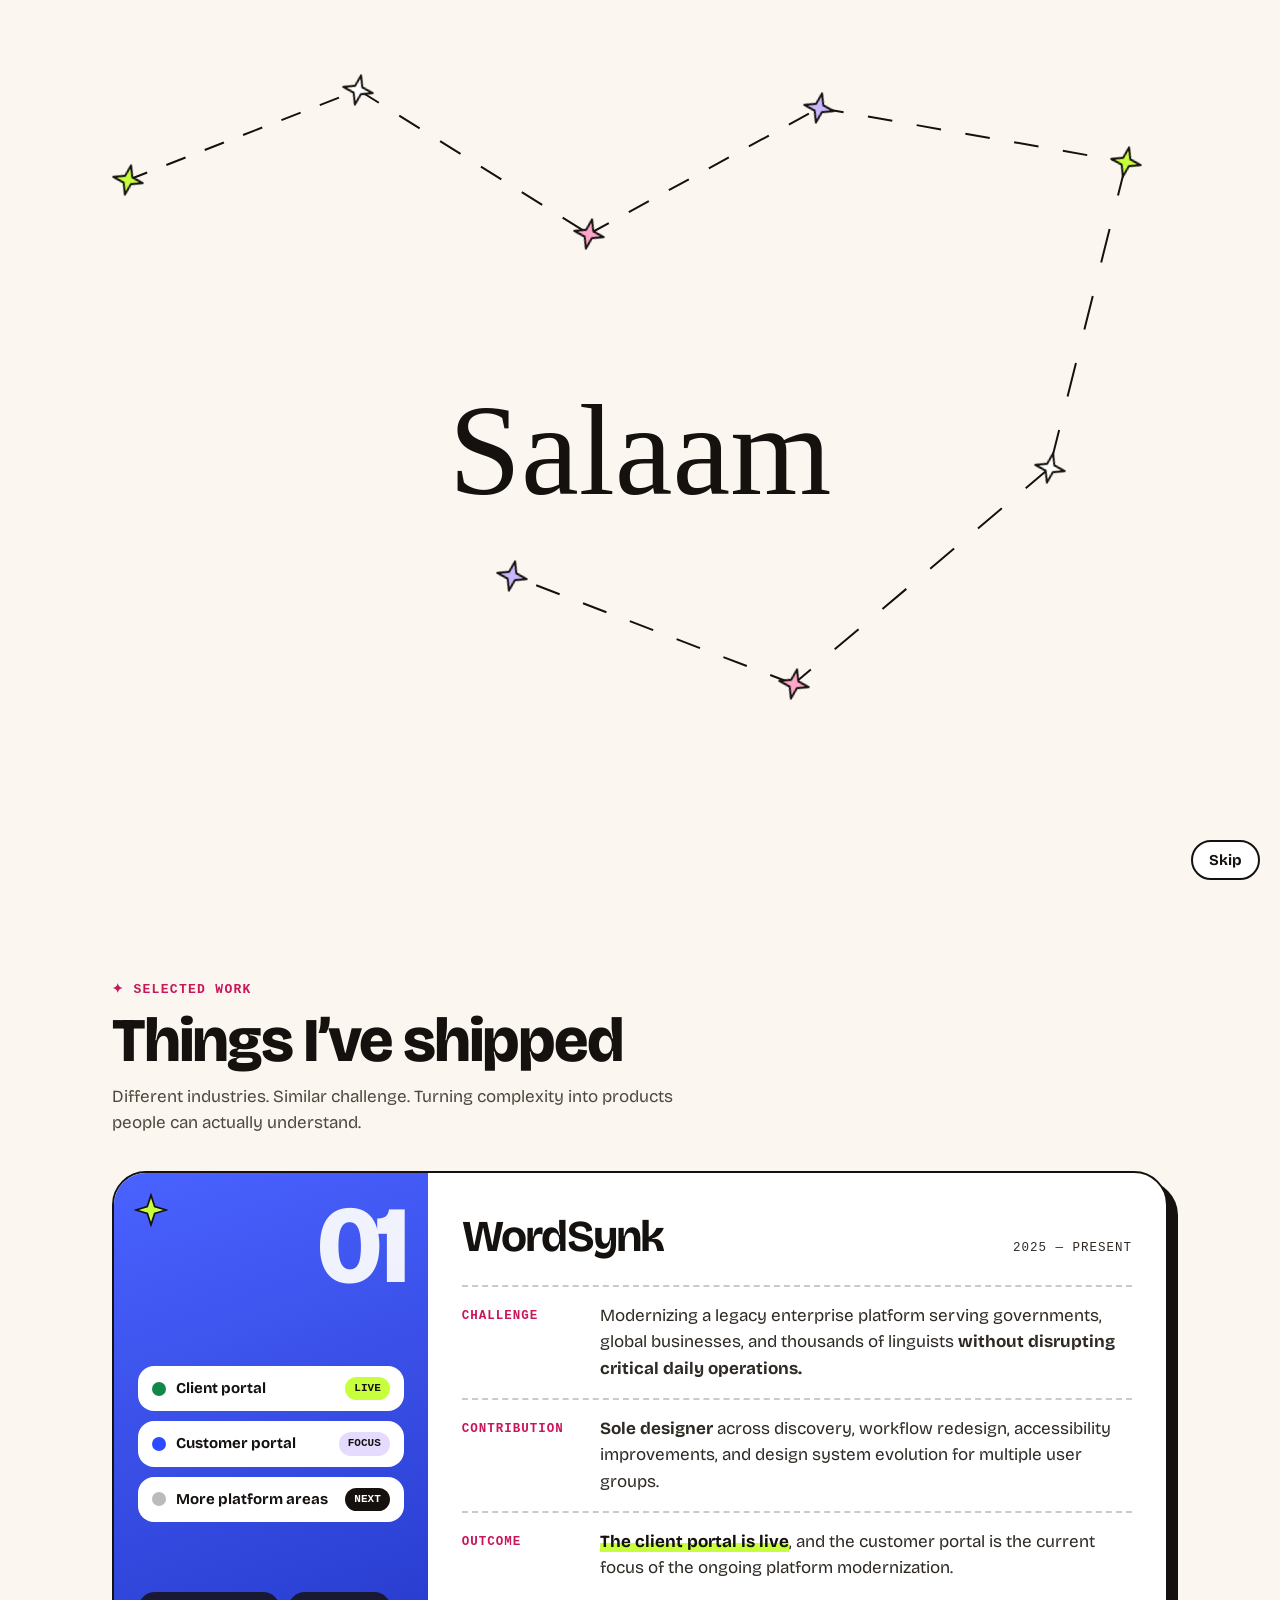
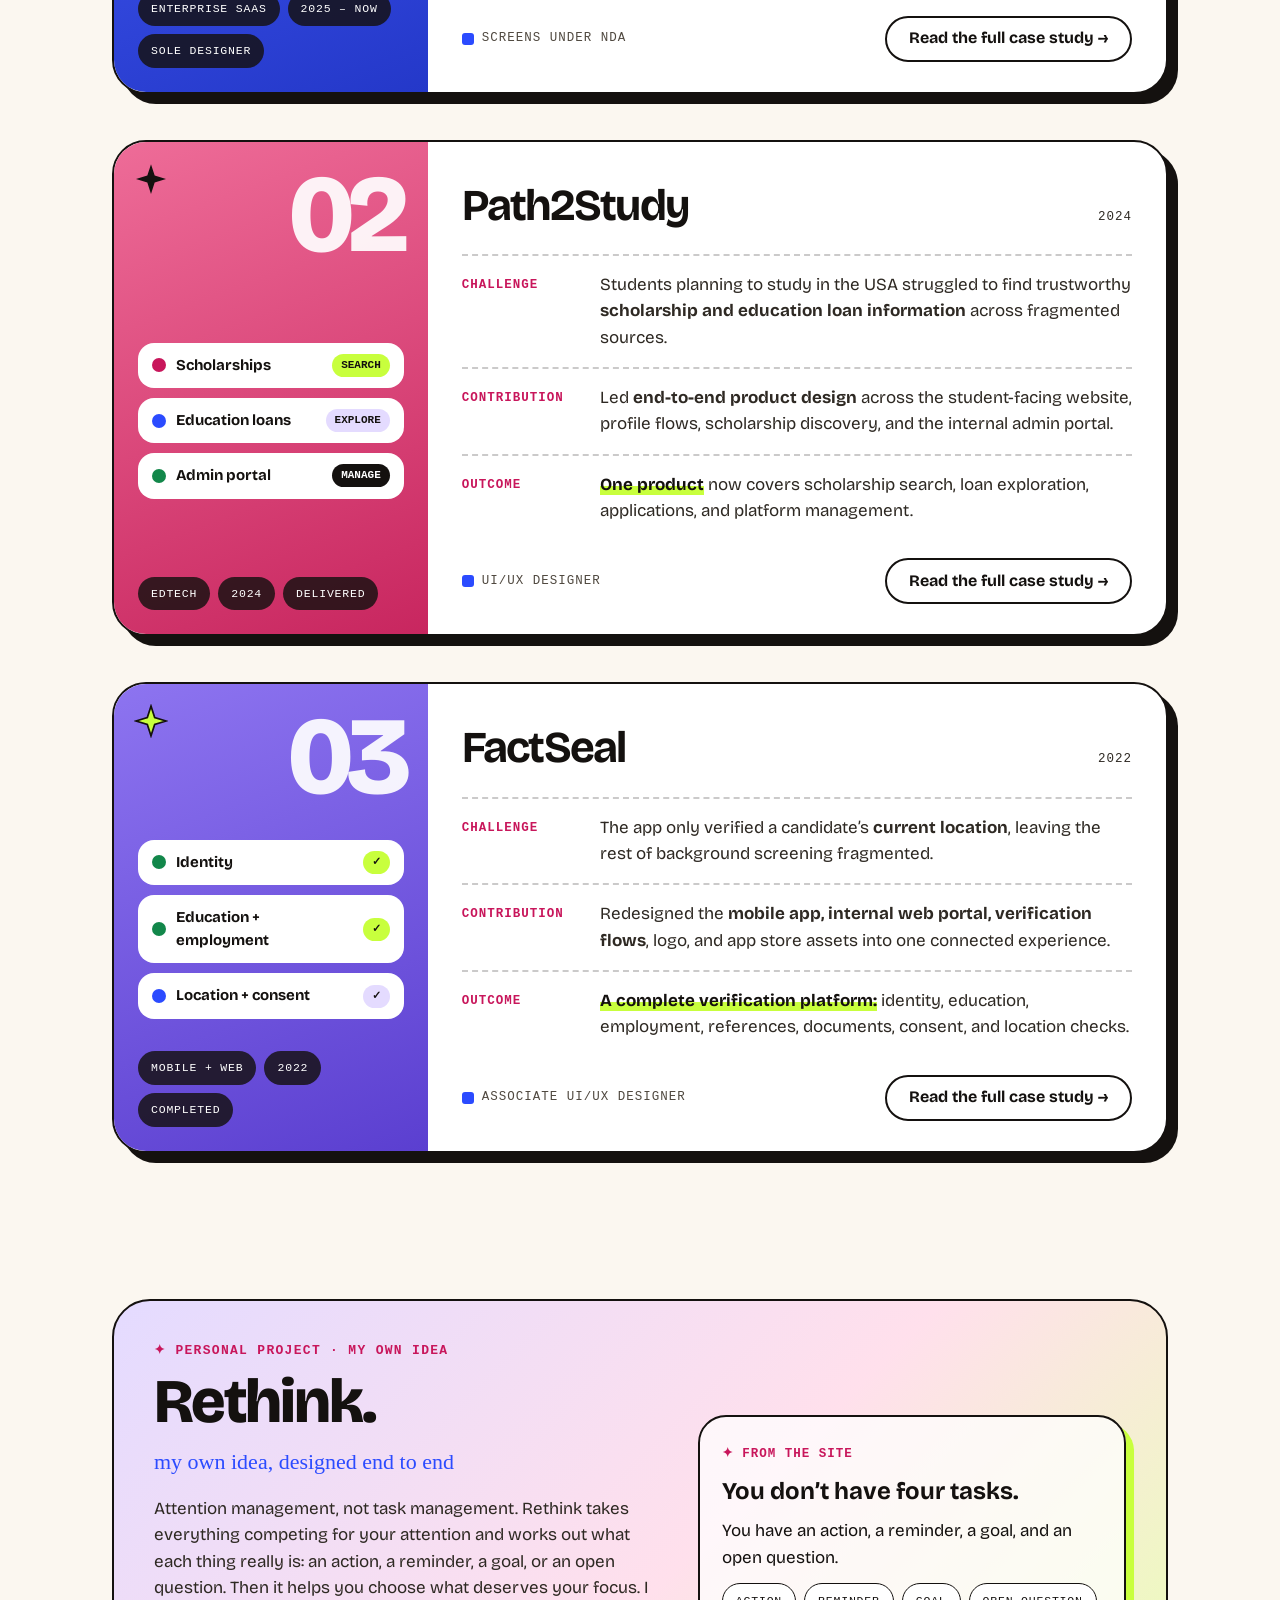
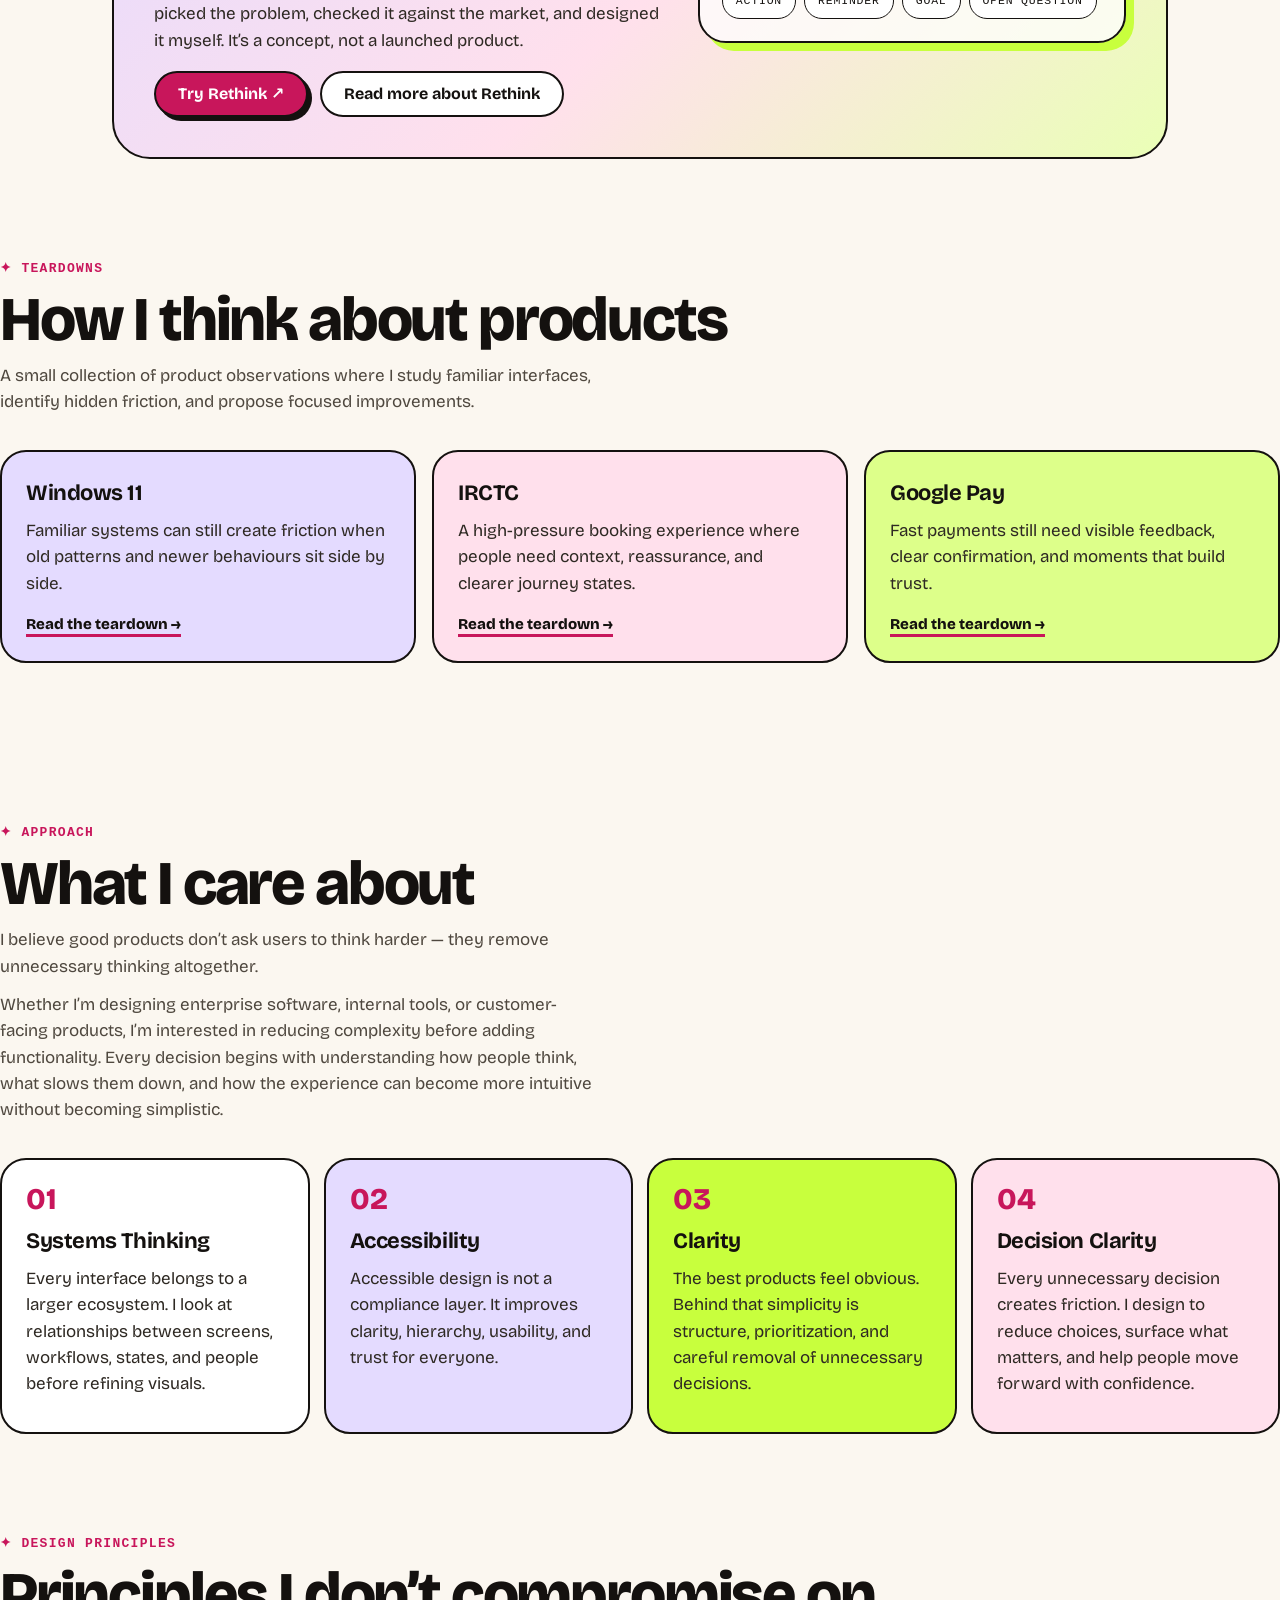
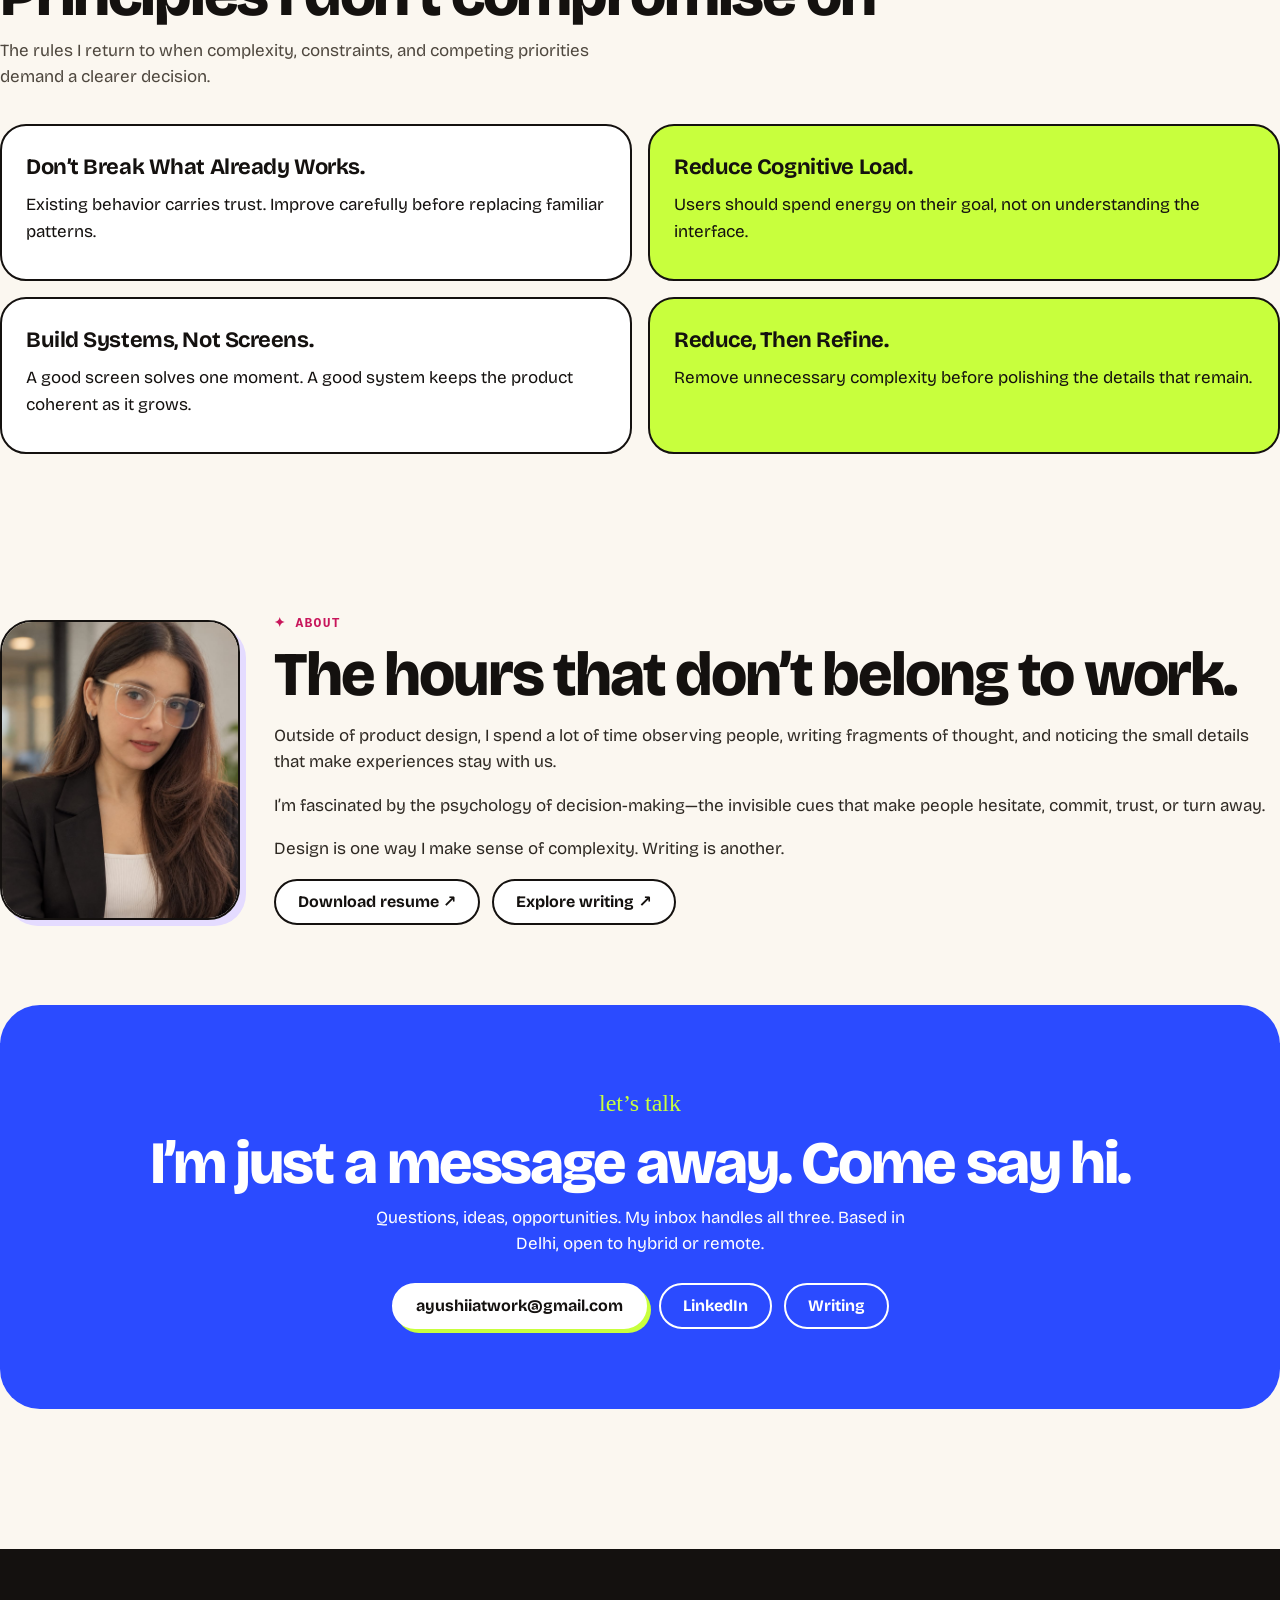
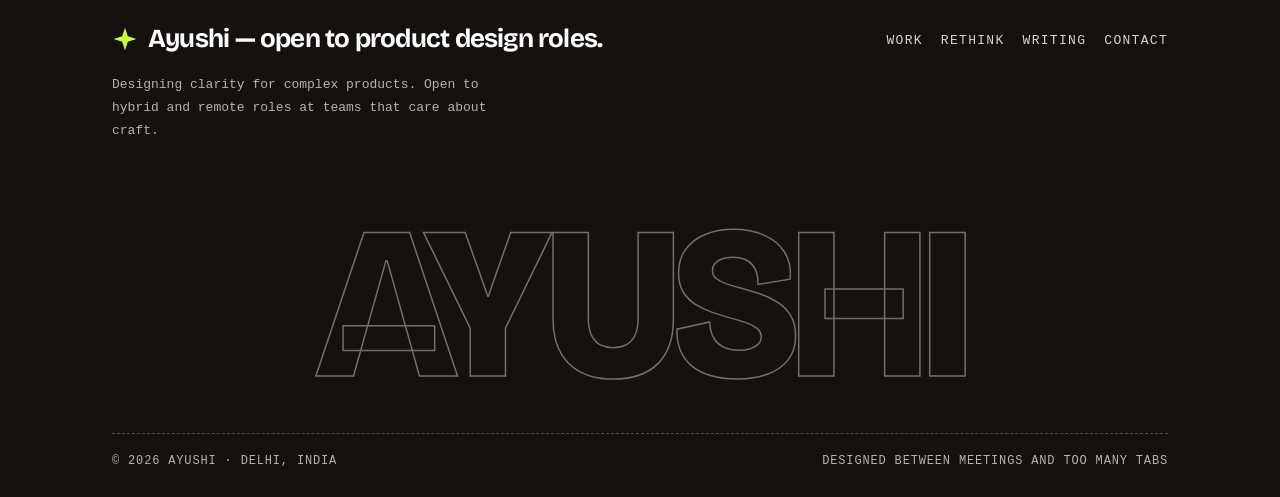
==== commit 6be4b52e: "Add files via upload" ====
--- a/index.html
+++ b/index.html
@@ -57,10 +57,10 @@
 <div class="row"><span class="mono">Outcome</span><p><span class="hl">A complete verification platform:</span> identity, education, employment, references, documents, consent, and location checks.</p></div>
 <div class="pf"><span class="mono">Associate UI/UX Designer</span><a class="btn" href="#factseal">Read the full case study →</a></div></div></article>
 </section>
-<section id="personal" style="padding-top:20px"><div class="rt"><div><div class="eyebrow">✦ Personal project · my own idea</div><h2>Rethink.</h2><p class="mk" style="color:var(--blue);font-size:22px;margin:0 0 12px">from a personal idea to a working prototype</p>
-<p>A tool for managing mental bandwidth: how much headspace you have, and what’s using it up. I picked the problem, checked it against the market, and shaped it from first idea to interactive prototype. It isn’t a to-do list, and it isn’t clinical mental health.</p>
-<div class="btns" style="justify-content:flex-start;margin-top:8px"><a class="btn p" href="#rethink">Read about Rethink</a><a class="btn" href="mailto:ayushiiatwork@gmail.com?subject=Rethink%20walkthrough">Ask for a walkthrough</a></div></div>
-<div class="bw" aria-hidden="true"><span class="mono" style="color:var(--pink);font-weight:700">✦ Concept sketch</span><h3 style="margin-top:8px;font-size:24px">How much can you carry today?</h3><div class="bar"><i></i></div><div class="tg"><span>Focus</span><span>Social</span><span>Decisions</span></div></div></div></section>
+<section id="personal" style="padding-top:20px"><div class="rt"><div><div class="eyebrow">✦ Personal project · my own idea</div><h2>Rethink.</h2><p class="mk" style="color:var(--blue);font-size:22px;margin:0 0 12px">my own idea, designed end to end</p>
+<p>Attention management, not task management. Rethink takes everything competing for your attention and works out what each thing really is: an action, a reminder, a goal, or an open question. Then it helps you choose what deserves your focus. I picked the problem, checked it against the market, and designed it myself. It’s a concept, not a launched product.</p>
+<div class="btns" style="justify-content:flex-start;margin-top:8px"><a class="btn p" href="https://wem5dn-owq4othgh-arcadawebapps2.vercel.app" target="_blank" rel="noopener noreferrer">Try Rethink ↗</a><a class="btn" href="#rethink">Read more about Rethink</a></div></div>
+<div class="bw" aria-hidden="true"><span class="mono" style="color:var(--pink);font-weight:700">✦ From the site</span><h3 style="margin-top:8px;font-size:24px">You don’t have four tasks.</h3><p style="margin:8px 0 12px;color:var(--ink)">You have an action, a reminder, a goal, and an open question.</p><div class="tg"><span>Action</span><span>Reminder</span><span>Goal</span><span>Open question</span></div></div></div></div></section>
 <section id="teardowns" style="padding-top:20px"><div class="eyebrow">✦ Teardowns</div><h2>How I think about products</h2><p class="lead">A small collection of product observations where I study familiar interfaces, identify hidden friction, and propose focused improvements.</p><div class="g3"><div class="cd c1"><h3>Windows 11</h3><p>Familiar systems can still create friction when old patterns and newer behaviours sit side by side.</p><a class="more" href="#teardown-windows11">Read the teardown →</a></div><div class="cd c2"><h3>IRCTC</h3><p>A high-pressure booking experience where people need context, reassurance, and clearer journey states.</p><a class="more" href="#teardown-irctc">Read the teardown →</a></div><div class="cd c3"><h3>Google Pay</h3><p>Fast payments still need visible feedback, clear confirmation, and moments that build trust.</p><a class="more" href="#teardown-gpay">Read the teardown →</a></div></div></section><section id="care"><div class="eyebrow">✦ Approach</div><h2>What I care about</h2><p class="lead" style="margin-bottom:12px">I believe good products don’t ask users to think harder — they remove unnecessary thinking altogether.</p><p class="lead">Whether I’m designing enterprise software, internal tools, or customer-facing products, I’m interested in reducing complexity before adding functionality. Every decision begins with understanding how people think, what slows them down, and how the experience can become more intuitive without becoming simplistic.</p><div class="g4"><div class="cd k1"><span class="nm">01</span><h3>Systems Thinking</h3><p>Every interface belongs to a larger ecosystem. I look at relationships between screens, workflows, states, and people before refining visuals.</p></div><div class="cd k2"><span class="nm">02</span><h3>Accessibility</h3><p>Accessible design is not a compliance layer. It improves clarity, hierarchy, usability, and trust for everyone.</p></div><div class="cd k3"><span class="nm">03</span><h3>Clarity</h3><p>The best products feel obvious. Behind that simplicity is structure, prioritization, and careful removal of unnecessary decisions.</p></div><div class="cd k4"><span class="nm">04</span><h3>Decision Clarity</h3><p>Every unnecessary decision creates friction. I design to reduce choices, surface what matters, and help people move forward with confidence.</p></div></div></section><section id="principles" style="padding-top:20px"><div class="eyebrow">✦ Design principles</div><h2>Principles I don’t compromise on</h2><p class="lead">The rules I return to when complexity, constraints, and competing priorities demand a clearer decision.</p><div class="g2"><div class="cd p0"><h3>Don’t Break What Already Works.</h3><p>Existing behavior carries trust. Improve carefully before replacing familiar patterns.</p></div><div class="cd p1"><h3>Reduce Cognitive Load.</h3><p>Users should spend energy on their goal, not on understanding the interface.</p></div><div class="cd p0"><h3>Build Systems, Not Screens.</h3><p>A good screen solves one moment. A good system keeps the product coherent as it grows.</p></div><div class="cd p1"><h3>Reduce, Then Refine.</h3><p>Remove unnecessary complexity before polishing the details that remain.</p></div></div></section><section id="about"><div class="abt"><img src="assets/ayushi-portrait.png" alt="Portrait of Ayushi" loading="lazy"><div><div class="eyebrow">✦ About</div><h2>The hours that don’t belong to work.</h2><p>Outside of product design, I spend a lot of time observing people, writing fragments of thought, and noticing the small details that make experiences stay with us.</p><p>I’m fascinated by the psychology of decision-making—the invisible cues that make people hesitate, commit, trust, or turn away.</p><p>Design is one way I make sense of complexity. Writing is another.</p><div class="btns" style="justify-content:flex-start"><a target="_blank" rel="noopener noreferrer" class="btn" href="assets/Ayushi-Resume.pdf">Download resume ↗</a><a class="btn" href="#writing">Explore writing ↗</a></div></div></div></section>
 <section id="contact" style="padding-top:0"><div class="contact"><span class="mk">let’s talk</span><h2>I’m just a message away. Come say hi.</h2><p>Questions, ideas, opportunities. My inbox handles all three. Based in Delhi, open to hybrid or remote.</p><div class="btns"><a class="btn p" href="mailto:ayushiiatwork@gmail.com">ayushiiatwork@gmail.com</a><a target="_blank" rel="noopener noreferrer" class="btn" href="https://www.linkedin.com/in/ayushiiatwork/">LinkedIn</a><a class="btn" href="#writing">Writing</a></div></div></section>
 </main></div>
@@ -479,18 +479,17 @@
     </article>
   </article>
 <article class="view" id="v-rethink" hidden>
-<a class="back" href="#work">Back to work</a><br>
+<a class="back" href="#personal">Back to home</a><br>
 <span class="tag">Personal project · my own idea</span>
 <h1 tabindex="-1">Rethink</h1>
-<p class="meta">0-to-1 product · Self-initiated</p>
-<h2>What it is</h2>
-<p>A tool for managing mental bandwidth: how much headspace you have, and what’s using it up. It isn’t a to-do list, and it isn’t clinical mental health.</p>
-<h2 style="margin-top:28px">Why I started it</h2>
-<p>Most productivity tools ask what you need to do. I wanted one that asks how much you can actually carry today.</p>
-<h2 style="margin-top:28px">What I’ve done so far</h2>
-<ul><li>Checked the idea against Indian market data and the competitive landscape.</li><li>Confirmed nine features across phases, with a smaller Phase 1 set and later v2 features.</li><li>Built three interactive HTML prototypes to test the flows.</li></ul>
-<div class="box"><p>Rethink is still in progress, so I’m not showing finished screens yet. Want a walkthrough of the prototypes? Email me and I’ll share them.</p></div>
-<div class="pager"><a class="btn p" href="mailto:ayushiiatwork@gmail.com?subject=Rethink%20walkthrough">Ask for a walkthrough</a><a class="btn" href="#work">Back to work</a></div>
+<p class="meta">Attention management, not task management · Concept</p>
+<h2>The idea</h2>
+<p>The problem isn’t that you have too much to do. It’s that too many things are asking for your attention at once. Most tools ask what you have to do. Rethink first asks what each thought actually is: an action, a decision, a reminder, or something you’re waiting on.</p>
+<h2 style="margin-top:28px">How it works: four movements, one quiet loop</h2>
+<ol class="steps"><li><b>1</b><span><strong>Dump</strong>Get everything out of your head. No formatting, no folders, no structure needed.</span></li><li><b>2</b><span><strong>Understand</strong>Not everything in your head is a task. Rethink works out what each thought is.</span></li><li><b>3</b><span><strong>Prioritize</strong>Decide what deserves your attention. The suggestions are yours to change.</span></li><li><b>4</b><span><strong>Resurface</strong>Forget without losing. Things that don’t matter now leave the active space and return when they’re relevant.</span></li></ol>
+<h2 style="margin-top:28px">Where it stands</h2>
+<ul><li>Checked the idea against Indian market data and the competitive landscape.</li><li>Confirmed nine features across phases, with a smaller Phase 1 set and later v2 features.</li><li>Built a website that explains the idea, with a small interactive demo of the first step. It is a concept, not a launched product.</li></ul>
+<div class="pager"><a class="btn p" href="https://wem5dn-owq4othgh-arcadawebapps2.vercel.app" target="_blank" rel="noopener noreferrer">Try Rethink ↗</a><a class="btn" href="mailto:ayushiiatwork@gmail.com?subject=Rethink%20walkthrough">Ask for a walkthrough</a><a class="btn" href="#personal">Back to home</a></div>
 </article><article class="view" id="v-writing" hidden>
 <a class="back" href="#contact">Back to home</a>
 <h1 tabindex="-1">Writing beyond the interface.</h1>
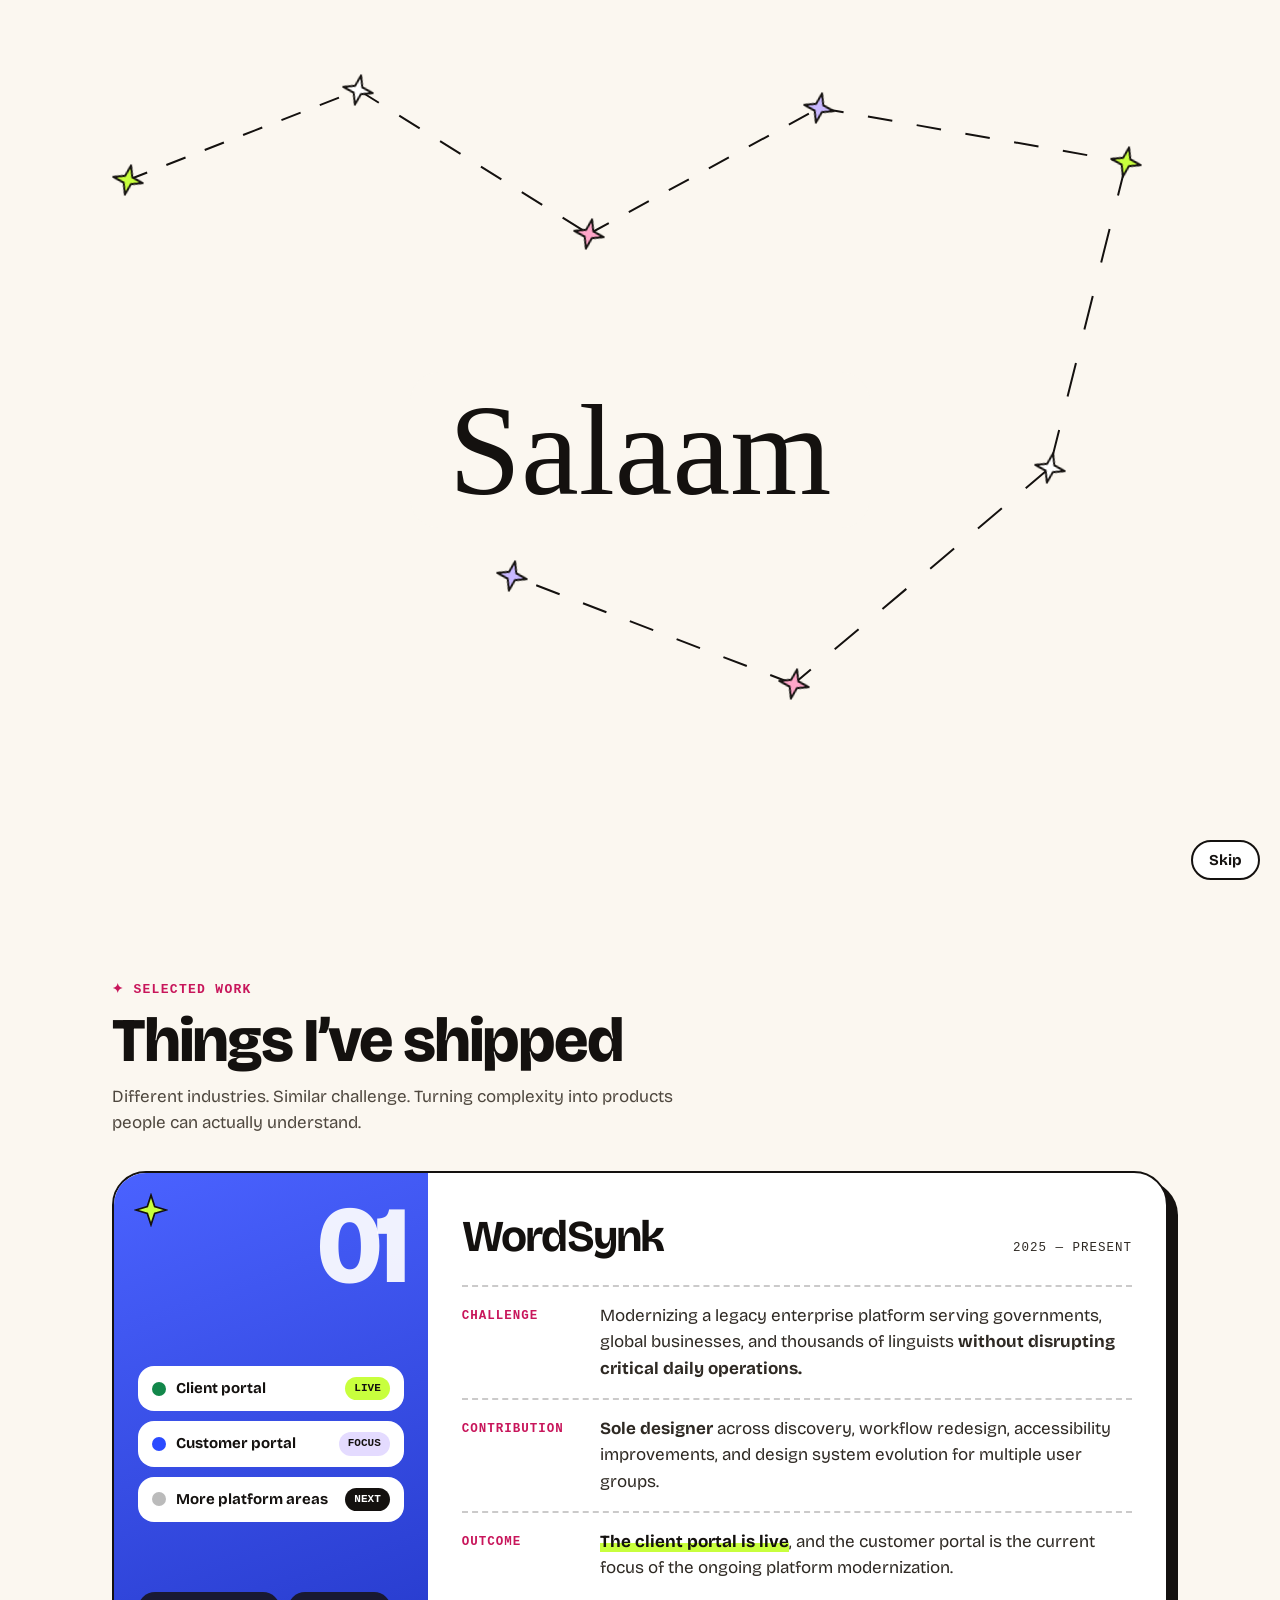
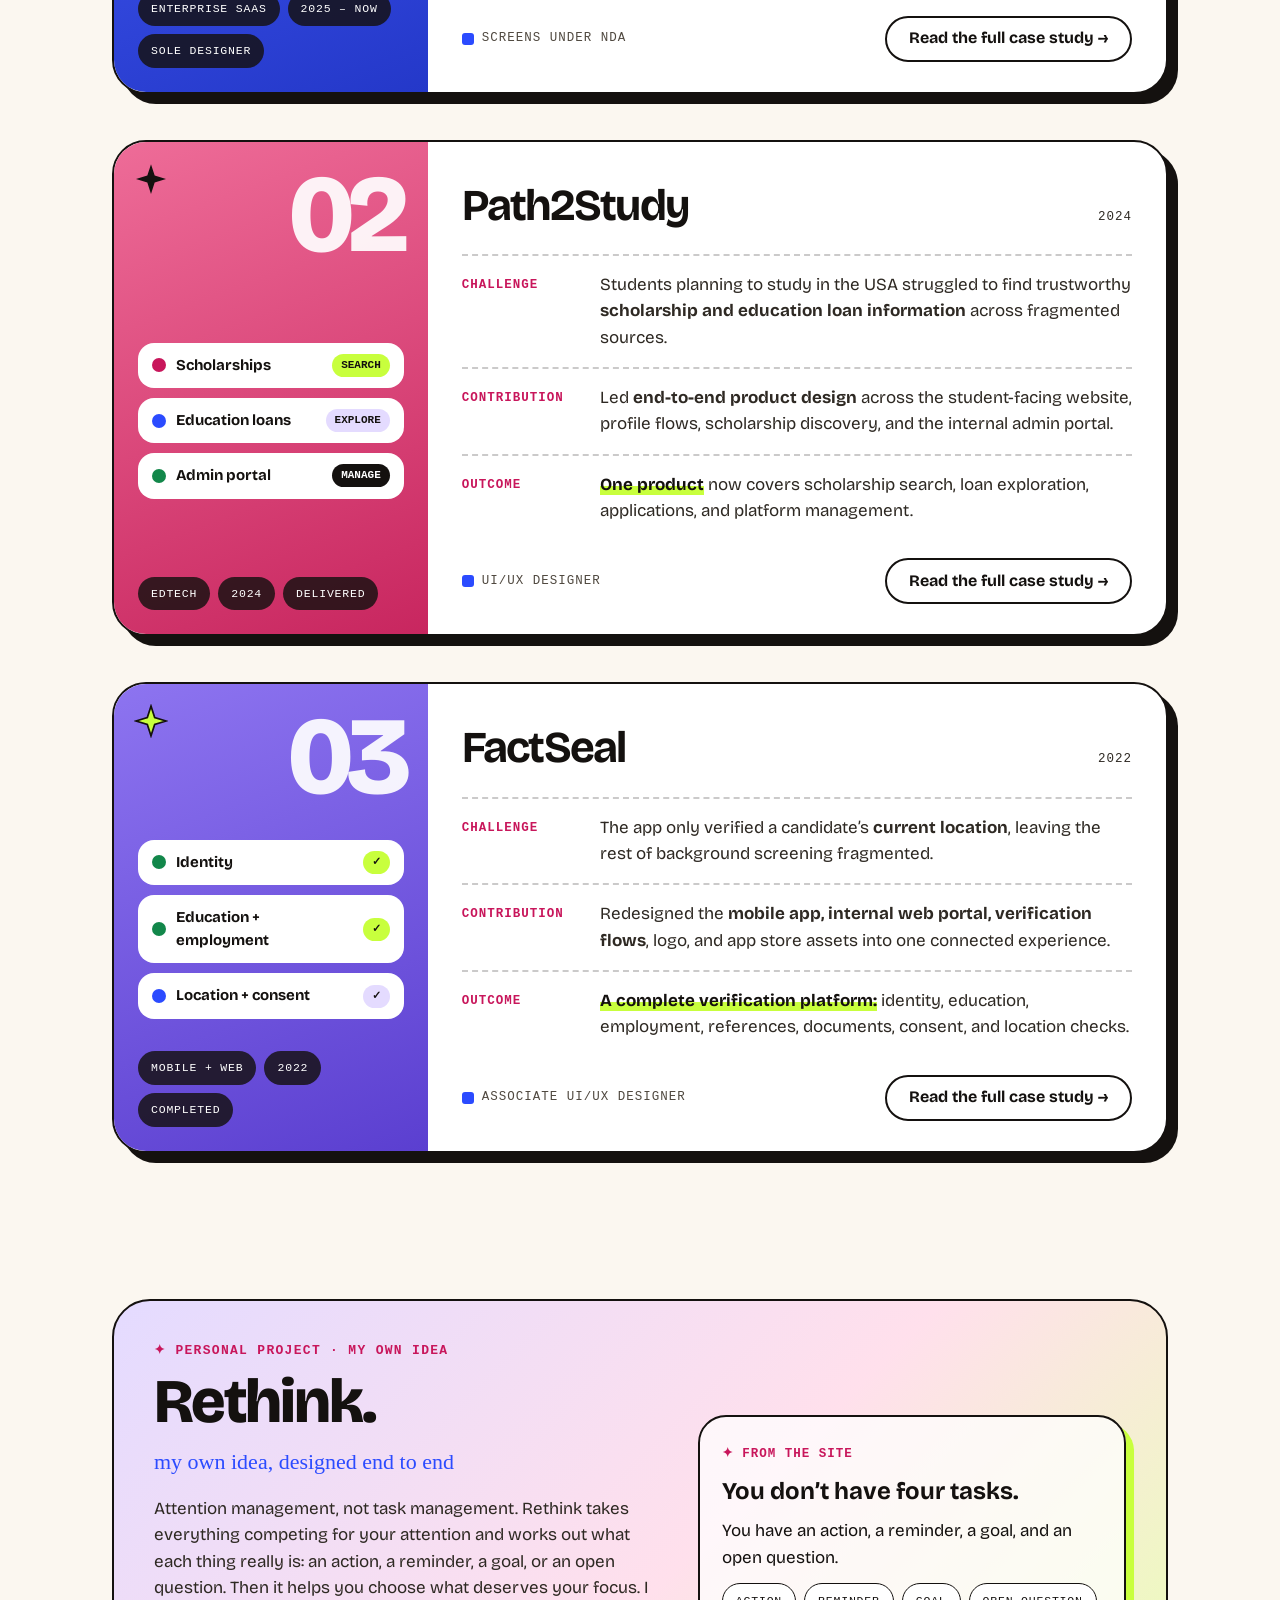
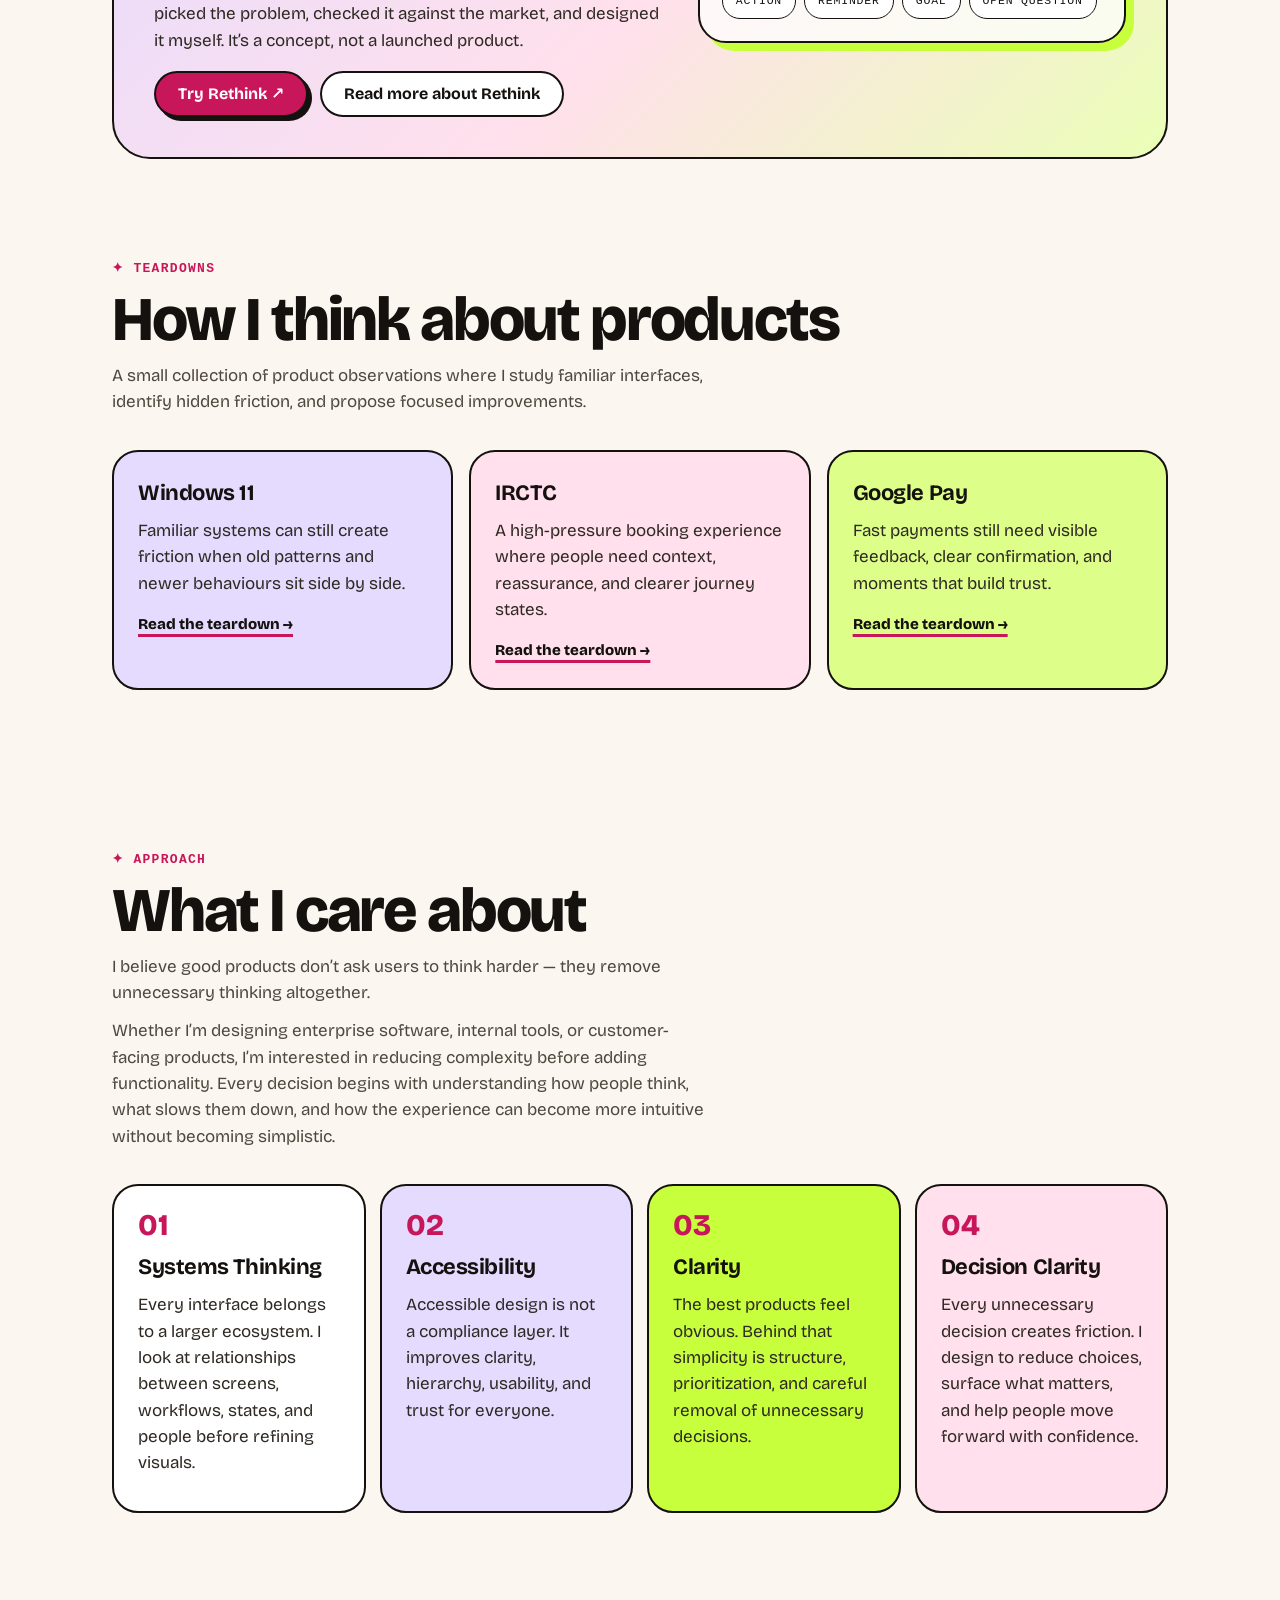
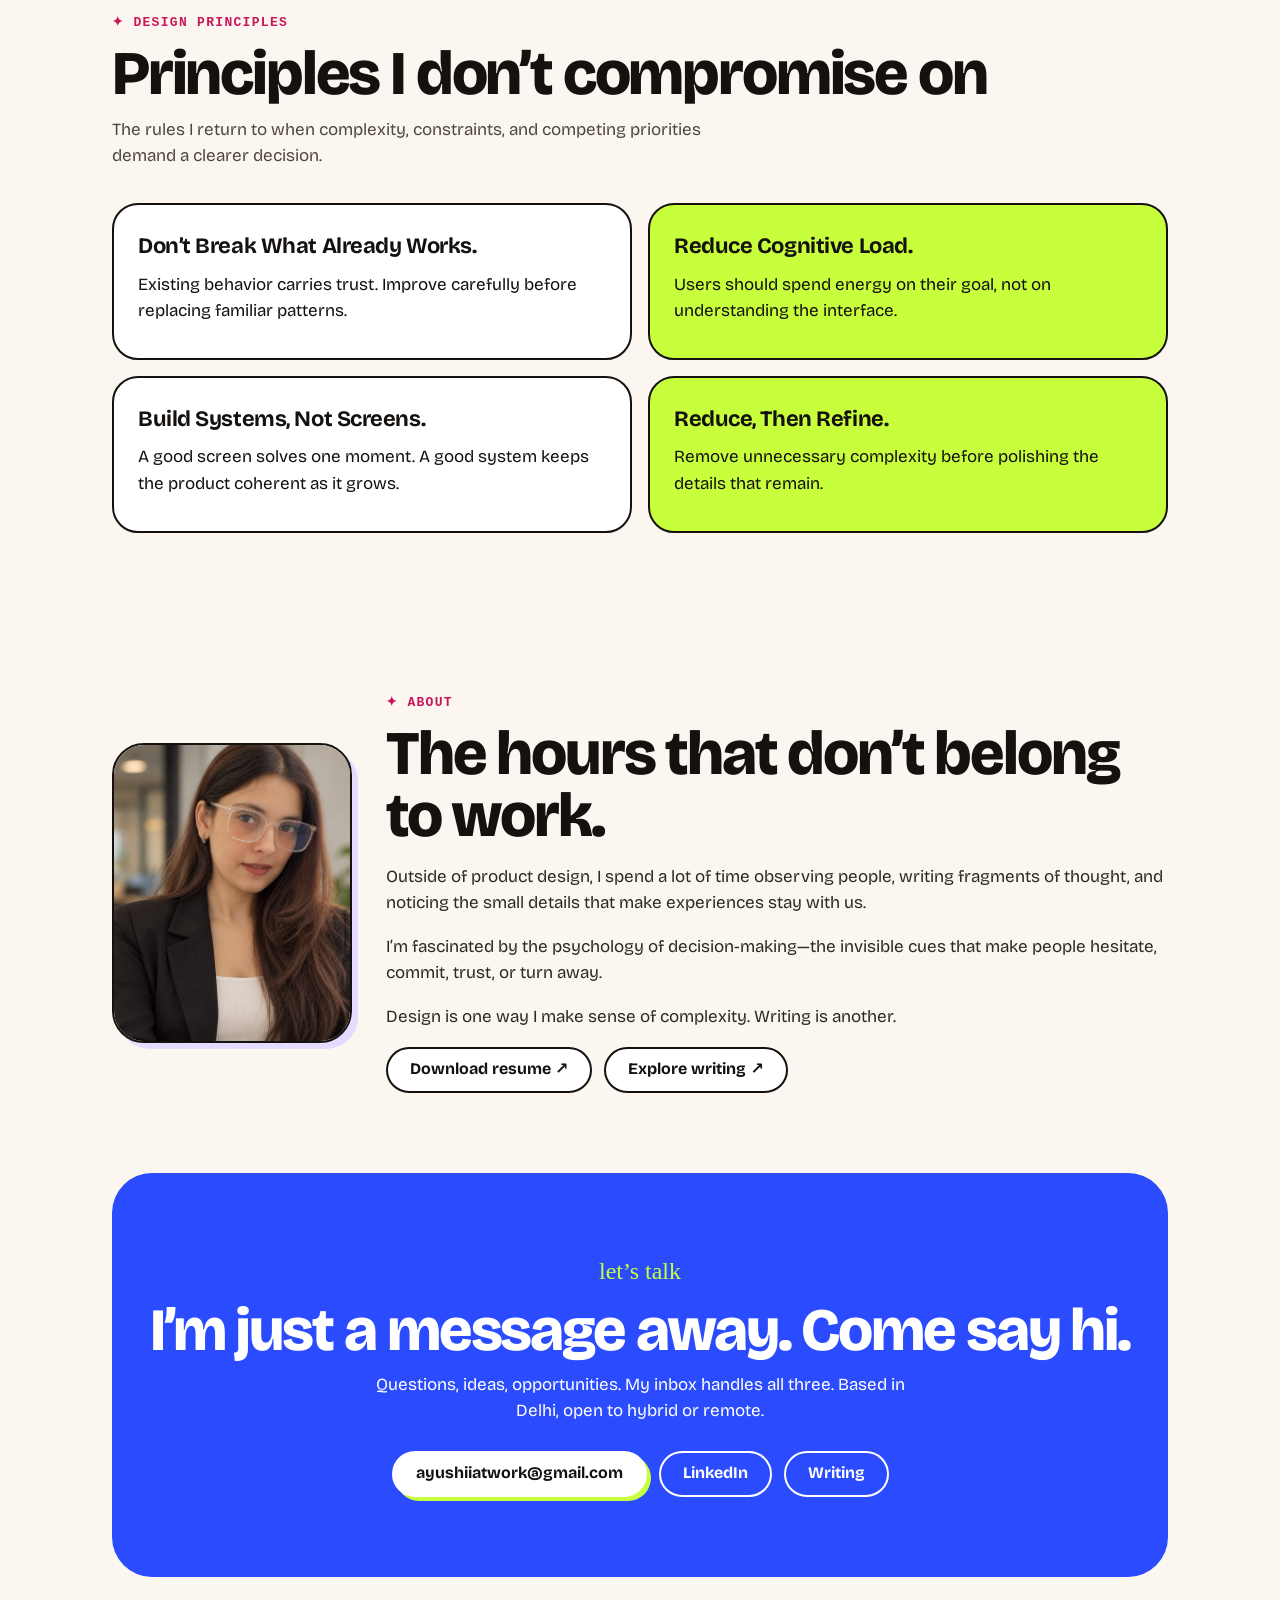
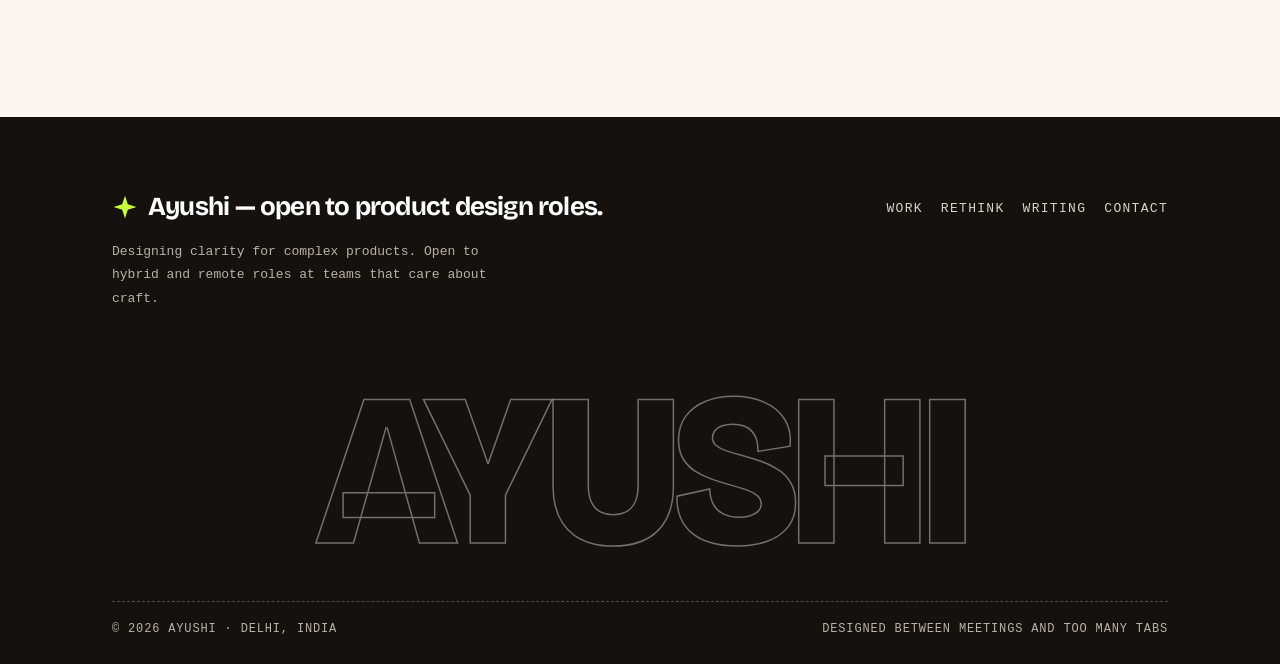
==== commit 7a6cd19b: "Add files via upload" ====
--- a/index.html
+++ b/index.html
@@ -12,6 +12,18 @@
 <link rel="preconnect" href="https://fonts.gstatic.com" crossorigin>
 <link href="https://fonts.googleapis.com/css2?family=Bricolage+Grotesque:opsz,wght@12..96,400;12..96,600;12..96,800&family=Space+Mono:wght@400;700&family=Permanent+Marker&display=swap" rel="stylesheet">
 <link rel="stylesheet" href="style.css?v=6">
+<style>
+.mbtn{display:none;width:44px;height:44px;border-radius:50%;border:2px solid var(--ink);background:#fff;cursor:pointer;padding:0;flex-direction:column;align-items:center;justify-content:center;gap:5px;margin-left:auto}
+.mbtn span{display:block;width:18px;height:2px;background:var(--ink);border-radius:2px;transition:transform .2s}
+.mbtn[aria-expanded="true"] span:first-child{transform:translateY(3.5px) rotate(45deg)}
+.mbtn[aria-expanded="true"] span:last-child{transform:translateY(-3.5px) rotate(-45deg)}
+.mmenu{position:absolute;top:calc(100% + 8px);left:0;right:0;padding:10px;display:grid;gap:4px;background:#fff;border:2px solid var(--ink);border-radius:28px;box-shadow:6px 6px 0 var(--lime)}
+.mmenu[hidden]{display:none}
+.mmenu a{display:flex;align-items:center;min-height:50px;padding:0 18px;border-radius:18px;font-weight:800;font-size:19px;letter-spacing:-.02em;text-decoration:none;color:var(--ink)}
+.mmenu a:hover,.mmenu a:focus-visible{background:var(--lime)}
+@media(max-width:820px){nav.top .links{display:none}.mbtn{display:flex}}
+@media(min-width:821px){.mmenu{display:none!important}}
+</style>
 </head>
 <body>
 <script>try{if(sessionStorage.getItem("ld")||(location.hash&&location.hash!=="#top"))document.documentElement.classList.add("nold")}catch(e){}</script>
@@ -20,6 +32,8 @@
 <nav class="top" aria-label="Main">
 <a class="logo" href="#top" aria-label="Ayushi, back to top"><svg viewBox="0 0 24 24" aria-hidden="true"><path d="M12 1.5l2.6 8 8 2.5-8 2.5-2.6 8-2.6-8-8-2.5 8-2.5z" fill="#fff" stroke="#14110F" stroke-width="1.6" stroke-linejoin="round"/></svg>Ayushi<svg viewBox="0 0 24 24" aria-hidden="true" style="width:14px;height:14px"><path d="M12 1.5l2.6 8 8 2.5-8 2.5-2.6 8-2.6-8-8-2.5 8-2.5z" fill="#C8165B"/></svg></a>
 <div class="links"><a href="#work">Work</a><a href="#rethink">Rethink</a><a href="#writing">Writing</a><a href="#contact">Contact</a></div>
+<button class="mbtn" id="mbtn" type="button" aria-expanded="false" aria-controls="mmenu" aria-label="Open menu"><span></span><span></span></button>
+<div class="mmenu" id="mmenu" hidden><a href="#work">Work</a><a href="#rethink">Rethink</a><a href="#teardowns">Teardowns</a><a href="#writing">Writing</a><a href="#about">About</a><a href="#contact">Contact</a></div>
 <a target="_blank" rel="noopener noreferrer" class="btn sm" style="background:var(--ink);color:#fff" href="assets/Ayushi-Resume.pdf">Resume</a>
 </nav>
 <div id="home">
@@ -60,7 +74,7 @@
 <section id="personal" style="padding-top:20px"><div class="rt"><div><div class="eyebrow">✦ Personal project · my own idea</div><h2>Rethink.</h2><p class="mk" style="color:var(--blue);font-size:22px;margin:0 0 12px">my own idea, designed end to end</p>
 <p>Attention management, not task management. Rethink takes everything competing for your attention and works out what each thing really is: an action, a reminder, a goal, or an open question. Then it helps you choose what deserves your focus. I picked the problem, checked it against the market, and designed it myself. It’s a concept, not a launched product.</p>
 <div class="btns" style="justify-content:flex-start;margin-top:8px"><a class="btn p" href="https://wem5dn-owq4othgh-arcadawebapps2.vercel.app" target="_blank" rel="noopener noreferrer">Try Rethink ↗</a><a class="btn" href="#rethink">Read more about Rethink</a></div></div>
-<div class="bw" aria-hidden="true"><span class="mono" style="color:var(--pink);font-weight:700">✦ From the site</span><h3 style="margin-top:8px;font-size:24px">You don’t have four tasks.</h3><p style="margin:8px 0 12px;color:var(--ink)">You have an action, a reminder, a goal, and an open question.</p><div class="tg"><span>Action</span><span>Reminder</span><span>Goal</span><span>Open question</span></div></div></div></div></section>
+<div class="bw" aria-hidden="true"><span class="mono" style="color:var(--pink);font-weight:700">✦ From the site</span><h3 style="margin-top:8px;font-size:24px">You don’t have four tasks.</h3><p style="margin:8px 0 12px;color:var(--ink)">You have an action, a reminder, a goal, and an open question.</p><div class="tg"><span>Action</span><span>Reminder</span><span>Goal</span><span>Open question</span></div></div></div></section>
 <section id="teardowns" style="padding-top:20px"><div class="eyebrow">✦ Teardowns</div><h2>How I think about products</h2><p class="lead">A small collection of product observations where I study familiar interfaces, identify hidden friction, and propose focused improvements.</p><div class="g3"><div class="cd c1"><h3>Windows 11</h3><p>Familiar systems can still create friction when old patterns and newer behaviours sit side by side.</p><a class="more" href="#teardown-windows11">Read the teardown →</a></div><div class="cd c2"><h3>IRCTC</h3><p>A high-pressure booking experience where people need context, reassurance, and clearer journey states.</p><a class="more" href="#teardown-irctc">Read the teardown →</a></div><div class="cd c3"><h3>Google Pay</h3><p>Fast payments still need visible feedback, clear confirmation, and moments that build trust.</p><a class="more" href="#teardown-gpay">Read the teardown →</a></div></div></section><section id="care"><div class="eyebrow">✦ Approach</div><h2>What I care about</h2><p class="lead" style="margin-bottom:12px">I believe good products don’t ask users to think harder — they remove unnecessary thinking altogether.</p><p class="lead">Whether I’m designing enterprise software, internal tools, or customer-facing products, I’m interested in reducing complexity before adding functionality. Every decision begins with understanding how people think, what slows them down, and how the experience can become more intuitive without becoming simplistic.</p><div class="g4"><div class="cd k1"><span class="nm">01</span><h3>Systems Thinking</h3><p>Every interface belongs to a larger ecosystem. I look at relationships between screens, workflows, states, and people before refining visuals.</p></div><div class="cd k2"><span class="nm">02</span><h3>Accessibility</h3><p>Accessible design is not a compliance layer. It improves clarity, hierarchy, usability, and trust for everyone.</p></div><div class="cd k3"><span class="nm">03</span><h3>Clarity</h3><p>The best products feel obvious. Behind that simplicity is structure, prioritization, and careful removal of unnecessary decisions.</p></div><div class="cd k4"><span class="nm">04</span><h3>Decision Clarity</h3><p>Every unnecessary decision creates friction. I design to reduce choices, surface what matters, and help people move forward with confidence.</p></div></div></section><section id="principles" style="padding-top:20px"><div class="eyebrow">✦ Design principles</div><h2>Principles I don’t compromise on</h2><p class="lead">The rules I return to when complexity, constraints, and competing priorities demand a clearer decision.</p><div class="g2"><div class="cd p0"><h3>Don’t Break What Already Works.</h3><p>Existing behavior carries trust. Improve carefully before replacing familiar patterns.</p></div><div class="cd p1"><h3>Reduce Cognitive Load.</h3><p>Users should spend energy on their goal, not on understanding the interface.</p></div><div class="cd p0"><h3>Build Systems, Not Screens.</h3><p>A good screen solves one moment. A good system keeps the product coherent as it grows.</p></div><div class="cd p1"><h3>Reduce, Then Refine.</h3><p>Remove unnecessary complexity before polishing the details that remain.</p></div></div></section><section id="about"><div class="abt"><img src="assets/ayushi-portrait.png" alt="Portrait of Ayushi" loading="lazy"><div><div class="eyebrow">✦ About</div><h2>The hours that don’t belong to work.</h2><p>Outside of product design, I spend a lot of time observing people, writing fragments of thought, and noticing the small details that make experiences stay with us.</p><p>I’m fascinated by the psychology of decision-making—the invisible cues that make people hesitate, commit, trust, or turn away.</p><p>Design is one way I make sense of complexity. Writing is another.</p><div class="btns" style="justify-content:flex-start"><a target="_blank" rel="noopener noreferrer" class="btn" href="assets/Ayushi-Resume.pdf">Download resume ↗</a><a class="btn" href="#writing">Explore writing ↗</a></div></div></div></section>
 <section id="contact" style="padding-top:0"><div class="contact"><span class="mk">let’s talk</span><h2>I’m just a message away. Come say hi.</h2><p>Questions, ideas, opportunities. My inbox handles all three. Based in Delhi, open to hybrid or remote.</p><div class="btns"><a class="btn p" href="mailto:ayushiiatwork@gmail.com">ayushiiatwork@gmail.com</a><a target="_blank" rel="noopener noreferrer" class="btn" href="https://www.linkedin.com/in/ayushiiatwork/">LinkedIn</a><a class="btn" href="#writing">Writing</a></div></div></section>
 </main></div>
@@ -513,5 +527,15 @@
 <div class="fb"><span>© 2026 Ayushi · Delhi, India</span><span>Designed between meetings and too many tabs</span></div></div></footer>
 <a class="up" href="#top" aria-label="Back to top">↑</a>
 <script src="script.js?v=6"></script>
+<script>
+(function(){var b=document.getElementById('mbtn'),m=document.getElementById('mmenu');if(!b||!m)return;
+function set(o){m.hidden=!o;b.setAttribute('aria-expanded',o?'true':'false');b.setAttribute('aria-label',o?'Close menu':'Open menu')}
+b.addEventListener('click',function(e){e.stopPropagation();set(m.hidden)});
+m.addEventListener('click',function(e){if(e.target.closest('a'))set(false)});
+document.addEventListener('click',function(e){if(!m.hidden&&!e.target.closest('nav'))set(false)});
+document.addEventListener('keydown',function(e){if(e.key==='Escape'&&!m.hidden){set(false);b.focus()}});
+window.addEventListener('hashchange',function(){set(false)});
+window.addEventListener('resize',function(){if(innerWidth>820)set(false)});})();
+</script>
 </body>
 </html>
